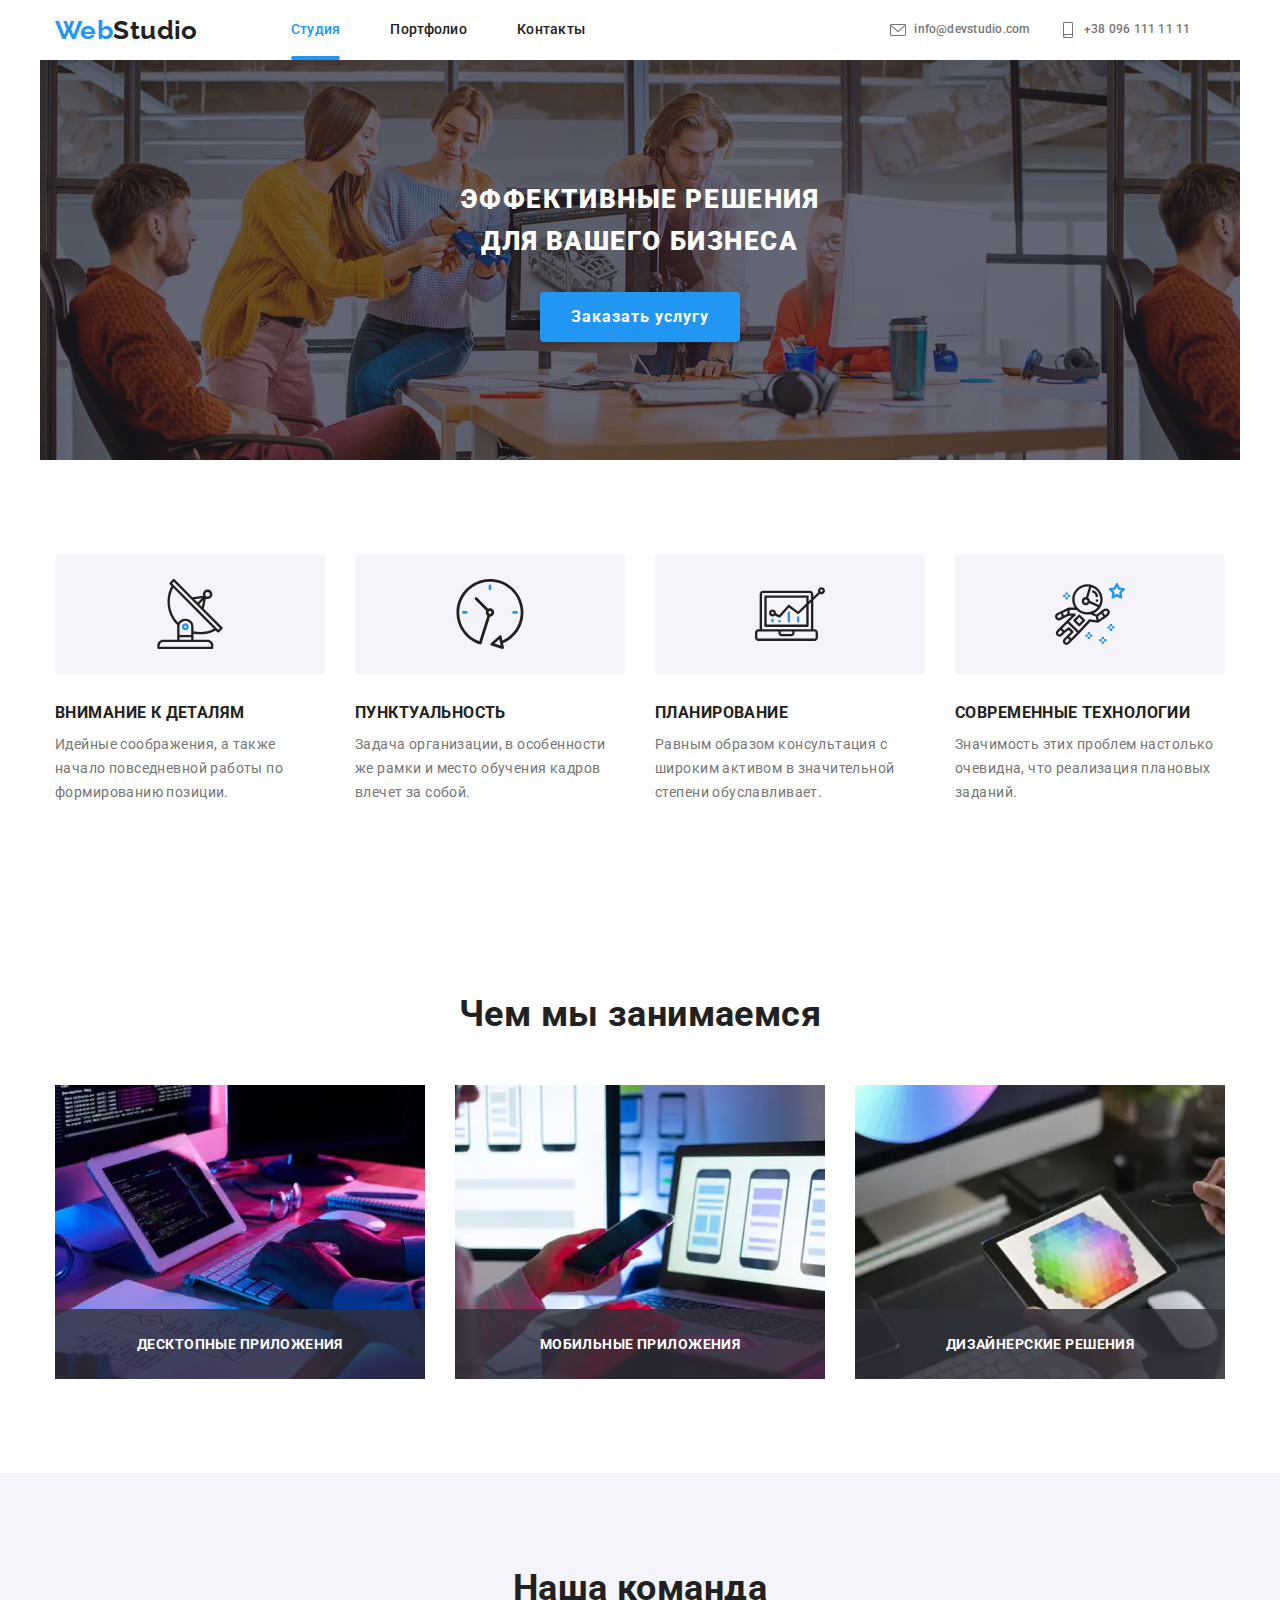
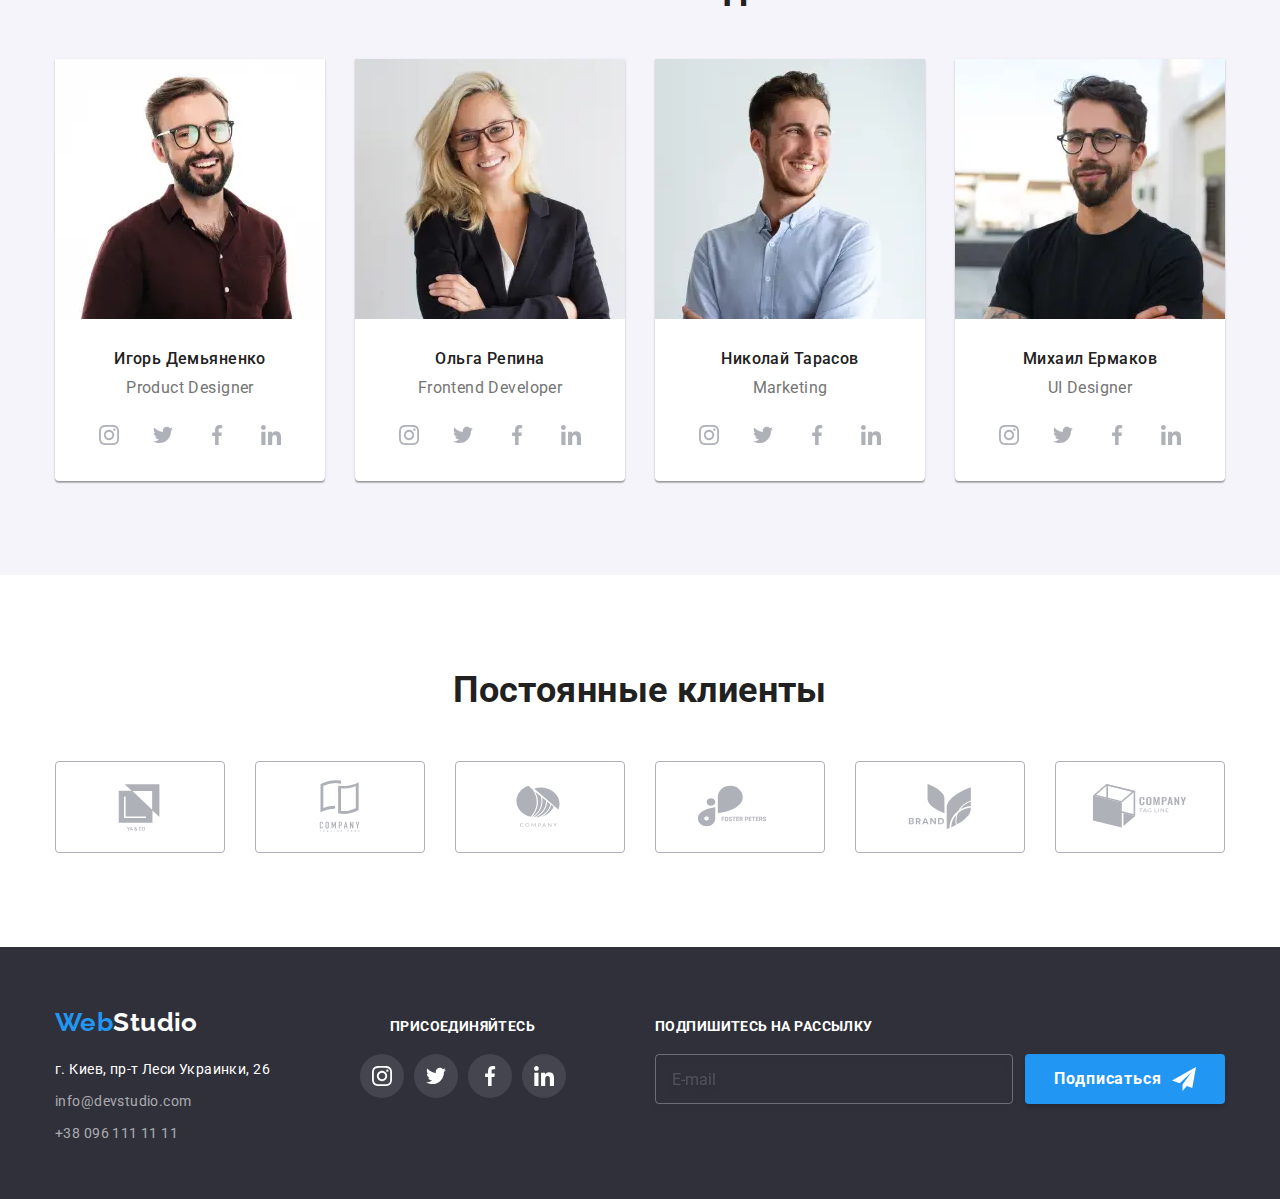
==== index.html @ 32bf3b50 "исправление ошибок в разметке." ====
<!doctype html>
<html lang="ru">
<head>
    <meta charset="utf-8">
    <meta name="viewport" content="width=device-width, initial-scale=1.0" />
    <link 
    href="https://fonts.googleapis.com/css2?family=Raleway:wght@700&family=Roboto:wght@400;500;700;900&display=swap"
    rel="stylesheet">
    <link rel="stylesheet" href="./css/modern-normalize.css">
    <link rel="stylesheet" href="./css/main.min.css" />
    <title>Studio Main</title>
</head>
<body>
<!-- Page header -->
<header class="page-header">
    <div class="section__container header-container">
        <nav class="nav-group">
            <a href="#" class="header-logo">
                <span class="header-logo-colorized">Web</span>Studio
            </a>
            <ul class="site-nav">
                <li class="site-nav__item"> 
                    <a href="#" class="site-nav__link site-nav__link--current">Студия</a>
                </li>
                <li class="site-nav__item"> 
                    <a href="./portfolio.html" class="site-nav__link">Портфолио</a>
                </li>
                <li class="site-nav__item"> 
                    <a href="#" class="site-nav__link">Контакты</a>
                </li>
            </ul>
        </nav>
        <ul class="contact">
            <li class="contact__item"> 
               <a href="mailto:info@devstudio.com" class="contact__link">
                <svg class="contact__icon contact__icon--envelope">
                    <use href="./images/sprite.svg#envelope"></use>
                </svg>
                info@devstudio.com
                </a>
            </li>
            <li class="contact__item"> 
                <a href="tel:+380961111111" class="contact__link">
                    <svg class="contact__icon contact__icon--phone">
                        <use href="./images/sprite.svg#smartphone"></use>
                    </svg>
                    +38 096 111 11 11
                </a> 
            </li>
        </ul>
        <button type="button" class="menu-btn" data-menu-open>
            <svg class="menu-btn__icon" width="40" height="40">
                <use href="./images/sprite.svg#menu-icon"></use>
            </svg>
        </button>
    </div>
    <div class="mob-menu" data-menu>
        <div class="section__container mob-menu__container" >
            <button class="mob-menu__close-btn" type="button" data-menu-close>
                <svg class="mob-menu__close-icon" width="40" height="40">
                    <use href="./images/sprite.svg#close-mob-menu"></use>
                </svg>
            </button>
            <ul class="mob-menu__nav">
                <li class="mob-menu__nav__item">
                    <a href="#" class="mob-menu__nav__link mob-menu__nav__link--current">Студия</a>
                </li>
                <li class="mob-menu__nav__item">
                    <a href="./portfolio.html" class="mob-menu__nav__link">Портфолио</a>
                </li>
                <li class="mob-menu__nav__item">
                    <a href="#" class="mob-menu__nav__link">Контакты</a>
                </li>
            </ul>
            <div class="mob-menu__tel">
                <a href="tel:+380961111111" class="mob-menu__tel__link">
                    +38 096 111 11 11
                </a>
            </div>
            <div class="mob-menu__mail">
                <a href="mailto:info@devstudio.com" class="mob-menu__mail__link">
                    info@devstudio.com
                </a>
            </div>
            <ul class="mob-menu__socials">
                <li class="mob-menu__socials__item">
                    <a class="mob-menu__socials__link" href="#">Instagram</a>
                </li>
                <li class="mob-menu__socials__item">
                    <a class="mob-menu__socials__link" href="#">Twitter</a>
                </li>
                <li class="mob-menu__socials__item">
                    <a class="mob-menu__socials__link" href="#">Facebook</a>
                </li>
                <li class="mob-menu__socials__item">
                    <a class="mob-menu__socials__link" href="#">LinkedIn</a>
                </li>
            </ul>
        </div>
    </div>
</header>

<main>
<!-- Hero -->
<section class="section__container hero">
    <h1 class="hero__title">Эффективные решения для вашего бизнеса</h1>
    <button type="button" class="button-primary button-primary--hero" data-modal-open>Заказать услугу</button>
</section>

<!-- Our advantages -->
<section class="section">
    <div class="section__container">
        <h2 class="section__title section__title--hide">Наши преимущества</h2>
        <ul class="advantage">
            <li class="advantage__item">
                <div class="icon-wrapper">                
                  <svg class="advantage__icon" width="70" height="70">
                    <use href="./images/sprite.svg#antenna"></use>
                  </svg>
                </div>
                <h3 class="advantage__title">Внимание к деталям</h3>
                <p class="advantage__text">Идейные соображения, а также начало повседневной работы по формированию позиции.</p>
            </li>
            <li class="advantage__item">
                <div class="icon-wrapper">
                  <svg class="advantage__icon" width="70" height="70">
                    <use href="./images/sprite.svg#clock"></use>
                  </svg>
                </div>
                <h3 class="advantage__title">Пунктуальность</h3>
                <p class="advantage__text">Задача организации, в особенности же рамки и место обучения кадров влечет за собой.</p>
            </li>
            <li class="advantage__item">
                <div class="icon-wrapper">
                  <svg class="advantage__icon" width="70" height="70">
                    <use href="./images/sprite.svg#diagram"></use>
                  </svg>
                </div>
                <h3 class="advantage__title">Планирование</h3>
                <p class="advantage__text">Равным образом консультация с широким активом в значительной степени обуславливает.</p>
            </li>
            <li class="advantage__item">
                <div class="icon-wrapper">
                  <svg class="advantage__icon" width="70" height="70">
                    <use href="./images/sprite.svg#astronaut"></use>
                  </svg>
                </div>
                <h3 class="advantage__title">Современные технологии</h3>
                <p class="advantage__text">Значимость этих проблем настолько очевидна, что реализация плановых заданий.</p>
            </li>
        </ul>
    </div>
</section>

<!-- Features -->
<section class="section section--none-top">
    <div class="section__container">
        <h2 class="section__title">Чем мы занимаемся</h2>
        <ul class="feature">
            <li class="feature__item">
                <picture>
                    <source srcset="
                        ./images/desk/feature1.webp 1x, 
                        ./images/desk/feature1@2x.webp 2x" type="image/webp"/>
                    <source srcset="
                        ./images/desk/feature1.jpg 1x, 
                        ./images/desk/feature1@2x.jpg 2x" type="image/jpg"/>
                    <img class="member__image" src="./images/mob/feature1.jpg" alt="Процесс расработки проекта">
                </picture>
                <div class="feature-wrapper">
                    <p class="feature__text">Десктопные приложения</p>
                </div>
            </li>
            <li class="feature__item">
                <picture>
                    <source srcset="
                        ./images/desk/feature2.webp 1x, 
                        ./images/desk/feature2@2x.webp 2x" type="image/webp"/>
                    <source srcset="
                        ./images/desk/feature2.jpg 1x, 
                        ./images/desk/feature2@2x.jpg 2x" type="image/jpg"/>
                    <img class="member__image" src="./images/mob/feature2.jpg" alt="Адаптация для мобильных устройств">
                </picture>
                <div class="feature-wrapper">
                    <p class="feature__text">Мобильные приложения</p>
                </div>
            </li>
            <li class="feature__item">
                <picture>
                    <source srcset="
                        ./images/desk/feature3.webp 1x, 
                        ./images/desk/feature3@2x.webp 2x" type="image/webp"/>
                    <source srcset="
                        ./images/desk/feature3.jpg 1x, 
                        ./images/desk/feature3@2x.jpg 2x" type="image/jpg"/>
                    <img class="member__image" src="./images/mob/feature3.jpg" alt="Разработка дизайна">
                </picture>
                <div class="feature-wrapper">
                    <p class="feature__text">Дизайнерские решения</p>
                </div>
            </li>
        </ul>
    </div>
</section>

<!-- Our team -->
<section class="section section--dimm">
    <div class="section__container">
        <h2 class="section__title">Наша команда</h2>
        <ul class="member">
            <li class="member__item">
                <picture>
                    <source media="(min-width:1200px)" srcset="
                        ./images/desk/member1.webp 1x, 
                        ./images/desk/member1@2x.webp 2x" type="image/webp"/>
                    <source media="(min-width:1200px)" srcset="
                        ./images/desk/member1.jpg 1x, 
                        ./images/desk/member1@2x.jpg 2x" type="image/jpg"/>
                    <source media="(min-width:768px)" srcset="
                        ./images/tab/member1.webp 1x, 
                        ./images/tab/member1@2x.webp 2x" type="image/webp"/>
                    <source media="(min-width:768px)" srcset="
                        ./images/tab/member1.jpg 1x, 
                        ./images/tab/member1@2x.jpg 2x" type="image/jpg"/>
                    <source media="(max-width:767px)" srcset="
                        ./images/mob/member1.webp 1x, 
                        ./images/mob/member1@2x.webp 2x" type="image/webp"/>
                    <source media="(max-width:767px)" srcset="
                        ./images/mob/member1.jpg 1x, 
                        ./images/mob/member1@2x.jpg 2x" type="image/jpg"/>
                    <img class="member__image" src="./images/mob/member1.jpg" alt="фото Игоря Демьяненко">
                </picture>
                <div class="member-wrapper">
                  <h3 class="member__name">Игорь Демьяненко</h3>
                  <p class="member__position">Product Designer</p>
                  <ul class="socials">
                      <li class="socials__item">
                        <a href="" class="socials__link">
                            <svg class="socials__icon socials__icon--grey">
                                <use href="./images/sprite.svg#instagram"></use>
                            </svg>
                        </a>
                          </li>
                      <li class="socials__item">
                        <a href="" class="socials__link">
                            <svg class="socials__icon socials__icon--grey">
                                <use href="./images/sprite.svg#twitter"></use>
                            </svg>
                        </a>
                          </li>
                      <li class="socials__item">
                        <a href="" class="socials__link">
                            <svg class="socials__icon socials__icon--grey">
                                <use href="./images/sprite.svg#facebook"></use>
                            </svg>
                        </a>
                          </li>
                      <li class="socials__item">
                         <a href="" class="socials__link">
                            <svg class="socials__icon socials__icon--grey">
                                <use href="./images/sprite.svg#linkedin"></use>
                            </svg>
                        </a>
                          </li>
                  </ul>
                </div>
            </li>
            <li class="member__item">
                <picture>
                    <source media="(min-width:1200px)" srcset="
                        ./images/desk/member2.webp 1x, 
                        ./images/desk/member2@2x.webp 2x" type="image/webp"/>
                    <source media="(min-width:1200px)" srcset="
                        ./images/desk/member2.jpg 1x, 
                        ./images/desk/member2@2x.jpg 2x" type="image/jpg"/>
                    <source media="(min-width:768px)" srcset="
                        ./images/tab/member2.webp 1x, 
                        ./images/tab/member2@2x.webp 2x" type="image/webp"/>
                    <source media="(min-width:768px)" srcset="
                        ./images/tab/member2.jpg 1x, 
                        ./images/tab/member2@2x.jpg 2x" type="image/jpg"/>
                    <source media="(max-width:767px)" srcset="
                        ./images/mob/member2.webp 1x, 
                        ./images/mob/member2@2x.webp 2x" type="image/webp"/>
                    <source media="(max-width:767px)" srcset="
                        ./images/mob/member2.jpg 1x, 
                        ./images/mob/member2@2x.jpg 2x" type="image/jpg"/>
                    <img class="member__image" src="./images/mob/member2.jpg" alt="фото Игоря Демьяненко">
                </picture>
                <div class="member-wrapper">
                  <h3 class="member__name">Ольга Репина</h3>
                  <p class="member__position">Frontend Developer</p>
                  <ul class="socials">
                      <li class="socials__item">
                          <a href="" class="socials__link">
                              <svg class="socials__icon socials__icon--grey">
                                  <use href="./images/sprite.svg#instagram"></use>
                              </svg>
                          </a>
                      </li>
                      <li class="socials__item">
                          <a href="" class="socials__link">
                              <svg class="socials__icon socials__icon--grey">
                                  <use href="./images/sprite.svg#twitter"></use>
                              </svg>
                          </a>
                      </li>
                      <li class="socials__item">
                          <a href="" class="socials__link">
                              <svg class="socials__icon socials__icon--grey">
                                  <use href="./images/sprite.svg#facebook"></use>
                              </svg>
                          </a>
                      </li>
                      <li class="socials__item">
                          <a href="" class="socials__link">
                              <svg class="socials__icon socials__icon--grey">
                                  <use href="./images/sprite.svg#linkedin"></use>
                              </svg>
                          </a>
                      </li>
                  </ul>
                </div>
            </li>
            <li class="member__item">
                <picture>
                    <source media="(min-width:1200px)" srcset="
                        ./images/desk/member3.webp 1x, 
                        ./images/desk/member3@2x.webp 2x" type="image/webp"/>
                    <source media="(min-width:1200px)" srcset="
                        ./images/desk/member3.jpg 1x, 
                        ./images/desk/member3@2x.jpg 2x" type="image/jpg"/>
                    <source media="(min-width:768px)" srcset="
                        ./images/tab/member3.webp 1x, 
                        ./images/tab/member3@2x.webp 2x" type="image/webp"/>
                    <source media="(min-width:768px)" srcset="
                        ./images/tab/member3.jpg 1x, 
                        ./images/tab/member3@2x.jpg 2x" type="image/jpg"/>
                    <source media="(max-width:767px)" srcset="
                        ./images/mob/member3.webp 1x, 
                        ./images/mob/member3@2x.webp 2x" type="image/webp"/>
                    <source media="(max-width:767px)" srcset="
                        ./images/mob/member3.jpg 1x, 
                        ./images/mob/member3@2x.jpg 2x" type="image/jpg"/>
                    <img class="member__image" src="./images/mob/member3.jpg" alt="фото Игоря Демьяненко">
                </picture>
                <div class="member-wrapper">
                  <h3 class="member__name">Николай Тарасов</h3>
                  <p class="member__position">Marketing</p>
                  <ul class="socials">
                      <li class="socials__item">
                          <a href="" class="socials__link">
                              <svg class="socials__icon socials__icon--grey">
                                  <use href="./images/sprite.svg#instagram"></use>
                              </svg>
                          </a>
                      </li>
                      <li class="socials__item">
                          <a href="" class="socials__link">
                              <svg class="socials__icon socials__icon--grey">
                                  <use href="./images/sprite.svg#twitter"></use>
                              </svg>
                          </a>
                      </li>
                      <li class="socials__item">
                          <a href="" class="socials__link">
                              <svg class="socials__icon socials__icon--grey">
                                  <use href="./images/sprite.svg#facebook"></use>
                              </svg>
                          </a>
                      </li>
                      <li class="socials__item">
                          <a href="" class="socials__link">
                              <svg class="socials__icon socials__icon--grey">
                                  <use href="./images/sprite.svg#linkedin"></use>
                              </svg>
                          </a>
                      </li>
                  </ul>
                </div>
            </li>
            <li class="member__item">
                <picture>
                    <source media="(min-width:1200px)" srcset="
                        ./images/desk/member4.webp 1x, 
                        ./images/desk/member4@2x.webp 2x" type="image/webp"/>
                    <source media="(min-width:1200px)" srcset="
                        ./images/desk/member4.jpg 1x, 
                        ./images/desk/member4@2x.jpg 2x" type="image/jpg"/>
                    <source media="(min-width:768px)" srcset="
                        ./images/tab/member4.webp 1x, 
                        ./images/tab/member4@2x.webp 2x" type="image/webp"/>
                    <source media="(min-width:768px)" srcset="
                        ./images/tab/member4.jpg 1x, 
                        ./images/tab/member4@2x.jpg 2x" type="image/jpg"/>
                    <source media="(max-width:767px)" srcset="
                        ./images/mob/member4.webp 1x, 
                        ./images/mob/member4@2x.webp 2x" type="image/webp"/>
                    <source media="(max-width:767px)" srcset="
                        ./images/mob/member4.jpg 1x, 
                        ./images/mob/member4@2x.jpg 2x" type="image/jpg"/>
                    <img class="member__image" src="./images/mob/member4.jpg" alt="фото Игоря Демьяненко">
                </picture>
                <div class="member-wrapper">
                  <h3 class="member__name">Михаил Ермаков</h3>
                  <p class="member__position">UI Designer</p>
                  <ul class="socials">
                      <li class="socials__item">
                          <a href="" class="socials__link">
                              <svg class="socials__icon socials__icon--grey">
                                  <use href="./images/sprite.svg#instagram"></use>
                              </svg>
                          </a>
                      </li>
                      <li class="socials__item">
                          <a href="" class="socials__link">
                              <svg class="socials__icon socials__icon--grey">
                                  <use href="./images/sprite.svg#twitter"></use>
                              </svg>
                          </a>
                      </li>
                      <li class="socials__item">
                          <a href="" class="socials__link">
                              <svg class="socials__icon socials__icon--grey">
                                  <use href="./images/sprite.svg#facebook"></use>
                              </svg>
                          </a>
                      </li>
                      <li class="socials__item">
                          <a href="" class="socials__link">
                              <svg class="socials__icon socials__icon--grey">
                                  <use href="./images/sprite.svg#linkedin"></use>
                              </svg>
                          </a>
                      </li>
                  </ul>
                </div>
            </li>
        </ul>
    </div>
</section>

<!-- Our Clients -->
<section class="section">
    <div class="section__container">
        <h2 class="section__title">Постоянные клиенты</h2>
        <ul class="client">
            <li class="client__item">
                <a href="" class="client__link">
                    <svg class="client__icon" width="106" height="60">
                        <use  href="./images/clients-sprite.svg#logo1"></use>
                    </svg>
                </a>
            </li>
            <li class="client__item">
                <a href="" class="client__link">
                    <svg class="client__icon" width="106" height="60">
                        <use href="./images/clients-sprite.svg#logo2"></use>
                    </svg>
                </a>
            </li>
            <li class="client__item">
                <a href="" class="client__link">
                    <svg class="client__icon" width="106" height="60">
                        <use href="./images/clients-sprite.svg#logo3"></use>
                    </svg>
                </a>
            </li>
            <li class="client__item">
                <a href="" class="client__link">
                    <svg class="client__icon" width="106" height="60">
                        <use href="./images/clients-sprite.svg#logo4"></use>
                    </svg>
                </a>
            </li>
            <li class="client__item">
                <a href="" class="client__link">
                    <svg class="client__icon" width="106" height="60">
                        <use href="./images/clients-sprite.svg#logo5"></use>
                    </svg>
                </a>
            </li>
            <li class="client__item">
                <a href="" class="client__link">
                    <svg class="client__icon" width="106" height="60">
                        <use href="./images/clients-sprite.svg#logo6"></use>
                    </svg>
                </a>
            </li>
        </ul>
    </div>
</section>
</main>

<!-- Footer -->
<footer class="page-footer">
    <div class="section__container footer-container">      
        <div class="ftr-address-wrapper">
            <a href="#" class="footer-logo">
                <span class="footer-logo-colorized">Web</span>Studio
            </a>
            <address class="footer-address">
                <p class="location">г. Киев, пр-т Леси Украинки, 26</p>
                <ul class="ftr-contact">
                    <li class="ftr-contact__item"> 
                        <a href="mailto:info@devstudio.com" class="ftr-contact__link">info@devstudio.com
                        </a> 
                    </li>
                    <li class="ftr-contact__item"> 
                        <a href="tel:+380961111111" class="ftr-contact__link">+38 096 111 11 11
                        </a> 
                    </li>
                </ul>
            </address>
        </div>
        <div class="ftr-socials-wrapper">
            <p class="appeal">присоединяйтесь</p>
            <ul class="socials">
                <li class="socials__item">
                    <a href="" class="socials__link">
                      <svg class="socials__icon">
                        <use href="./images/sprite.svg#instagram"></use>
                      </svg>
                    </a>                    
                </li>
                <li class="socials__item">
                    <a href="" class="socials__link">
                      <svg class="socials__icon">
                        <use href="./images/sprite.svg#twitter"></use>
                      </svg>
                    </a>                    
                </li>
                <li class="socials__item">
                    <a href="" class="socials__link">
                      <svg class="socials__icon">
                        <use href="./images/sprite.svg#facebook"></use>
                      </svg>
                    </a>                    
                </li>
                <li class="socials__item">
                    <a href="" class="socials__link">
                      <svg class="socials__icon">
                        <use href="./images/sprite.svg#linkedin"></use>
                      </svg>
                    </a>                    
                </li>
            </ul>
        </div>       
        <form name="subscription" class="subscription">
            <label for="user_mail" class="subscription__title">Подпишитесь на рассылку</label>
            <div class="signup">
                <input type="email" name="mail" id="user_mail" class="signup__mail" placeholder="E-mail">
                    <button type="submit" class="button-primary button-primary--footer">
                        Подписаться
                        <svg class="signup__icon">
                            <use href="./images/sprite.svg#send"></use>
                        </svg>
                    </button>
            </div>           
        </form>
    </div>
</footer>

<!-- Modal Window -->
<div class="backdrop backdrop--is-hidden" data-modal>
    <div class="window">
        <h3 class="window__title">Оставьте свои данные, мы вам перезвоним</h3>
        <button class="window__close-button" data-modal-close></button>
        <form class="form" name="order__form">
            <div class="form__field">
                <label class="form__field__lable" for="client-name">Имя</label>
                <div class="input-wrapper">
                    <input
                    class="form__field__input" 
                    type="text"
                    name="client-name"
                    id="client-name">
                    <svg class="form__field__icon">
                        <use href="./images/sprite.svg#person"></use>
                    </svg>
                </div>
            </div>
            <div class="form__field">
                <label class="form__field__lable" for="phone-number">Телефон</label>
                <div class="input-wrapper">
                    <input
                    class="form__field__input" 
                    type="tel" 
                    name="phone-number"
                    id="phone-number">
                    <svg class="form__field__icon">
                        <use href="./images/sprite.svg#phone"></use>
                    </svg>
                </div>
            </div>
            <div class="form__field">
                <label class="form__field__lable" for="mail">Почта</label>
                <div class="input-wrapper">
                    <input
                    class="form__field__input" 
                    type="email" 
                    name="mail"
                    id="mail">
                    <svg class="form__field__icon">
                        <use href="./images/sprite.svg#email"></use>
                    </svg>
                </div>
            </div> 
            <div class="form__comment">
                <label class="form__comment__lable" for="comment">Комментарий</label>
                <textarea class="form__comment__textarea" name="comment" rows="5" id="comment" placeholder="Введите текст"></textarea>
            </div>
            <div class="form__checkbox">
                <label class="form__checkbox__lable">
                    <input class="form__checkbox__standart" type="checkbox" name="agreement" value="agree"/>
                    <span class="form__checkbox__custom"></span><span class="">Соглашаюсь с рассылкой и принимаю</span>
                </label>
                <a class="form__checkbox__contract-link" href=""> Условия договора</a>
            </div>
            <button class="button-primary button-primary--modal-wind" type="submit">Отправить</button>
        </form>
    </div>
</div>
<script src="./js/modal.js"></script> 
<script src="./js/mobile-menu.js"></script>
</body>
</html>
---- css/main.min.css ----
.mob-menu__nav__link,.mob-menu__tel__link,.mob-menu__mail__link,.mob-menu__socials__link,.ftr-contact__link,.socials__link,.client__link,.form__checkbox__contract-link,.portfolio__link{text-decoration:none}.ftr-contact,.advantage,.member,.socials,.client,.filter,.portfolio{padding:0;margin:0;list-style:none}.location,.appeal,.advantage__text,.member__position,.portfolio__filter,.overlay__text{margin:0;padding:0}.header-logo,.footer-logo{font-family:Raleway;font-size:26px;line-height:1.19;font-weight:700;text-decoration:none}.button-primary--footer,.button-primary--hero,.button-primary{display:-webkit-box;display:-ms-flexbox;display:flex;-webkit-box-align:center;-ms-flex-align:center;align-items:center;-webkit-box-pack:center;-ms-flex-pack:center;justify-content:center;width:200px;height:50px;border-radius:4px;border:none;font-weight:700;font-size:16px;line-height:1.88;letter-spacing:0.06em;color:#fff;-webkit-box-shadow:0px 4px 4px rgba(0,0,0,0.15);box-shadow:0px 4px 4px rgba(0,0,0,0.15);background-color:#2196f3;cursor:pointer}*,*::before,*::after{-webkit-box-sizing:border-box;box-sizing:border-box}body{background-color:#fff;color:#757575;font-family:Roboto,sans-serif;letter-spacing:0.03em;font-size:14px;line-height:1.71}.section__container{padding:0 15px;margin:0 auto;overflow-x:hidden}@media screen and (min-width: 480px){.section__container{width:480px;padding:60px 15px}}@media screen and (min-width: 768px){.section__container{width:768px}}@media screen and (min-width: 1200px){.section__container{width:1200px;padding:94px 15px}}.section__title{margin-top:0;font-weight:bold;line-height:1.17;text-align:center;color:#212121}@media screen and (min-width: 480px){.section__title{margin-bottom:30px;font-size:28px}}@media screen and (min-width: 1200px){.section__title{margin-bottom:50px;font-size:36px}}.mob-menu{z-index:2;position:absolute;top:0;left:0;opacity:0;visibility:hidden;pointer-events:none;width:100%;height:100vh;overflow:auto}.mob-menu.is-open{opacity:1;visibility:visible;pointer-events:auto;background-color:#fff}.mob-menu__container{position:relative;padding-top:48px;padding-bottom:48px;padding-left:40px}.mob-menu__close-btn{position:absolute;top:10px;right:15px;display:-webkit-box;display:-ms-flexbox;display:flex;-webkit-box-align:center;-ms-flex-align:center;align-items:center;-webkit-box-pack:center;-ms-flex-pack:center;justify-content:center;padding:0;border:0;-webkit-box-sizing:border-box;box-sizing:border-box;background-color:transparent;line-height:0}.mob-menu__close-icon{display:block;fill:#212121}.mob-menu__close-btn:active .mob-menu__close-icon{fill:#2196f3}.mob-menu__nav{padding:0;margin:0 0 302px 0;list-style:none}.mob-menu__nav__item{margin-bottom:32px}.mob-menu__nav__link{font-weight:500;letter-spacing:0.02em;font-size:40px;line-height:1.18;color:#212121}.mob-menu__nav__link--current{color:#2196f3}.mob-menu__tel{margin-bottom:32px}.mob-menu__tel__link{font-weight:500;font-size:34px;line-height:1.18;letter-spacing:0.02em;color:#2196f3}.mob-menu__mail{margin-bottom:64px}.mob-menu__mail__link{font-weight:500;font-size:24px;line-height:1.18;letter-spacing:0.02em;color:#757575}.mob-menu__socials{display:-webkit-box;display:-ms-flexbox;display:flex;padding:0;margin:0;list-style:none}.mob-menu__socials__item:not(:last-child){padding-right:10px}.mob-menu__socials__item+.mob-menu__socials__item{padding-left:10px;border-left:1px solid rgba(33,33,33,0.2)}.mob-menu__socials__link{font-weight:500;font-size:18px;line-height:1.22;letter-spacing:0.02em;color:#2196f3}.site-nav{display:none}.contact{display:none}.header-container{display:-webkit-box;display:-ms-flexbox;display:flex;-webkit-box-pack:justify;-ms-flex-pack:justify;justify-content:space-between;-webkit-box-align:center;-ms-flex-align:center;align-items:center;height:60px;padding:0 15px}.header-logo{font-size:24px;color:#212121}.header-logo-colorized{color:#2196f3}.menu-btn{display:-webkit-box;display:-ms-flexbox;display:flex;-webkit-box-align:center;-ms-flex-align:center;align-items:center;-webkit-box-pack:center;-ms-flex-pack:center;justify-content:center;padding:0;border:0;-webkit-box-sizing:border-box;box-sizing:border-box;background-color:transparent;line-height:0}.menu-btn__icon{display:block;fill:#212121}.menu-btn:active .menu-btn__icon{fill:#2196f3}@media screen and (min-width: 768px){.menu-btn{display:none}.nav-group{display:-webkit-box;display:-ms-flexbox;display:flex;-webkit-box-align:center;-ms-flex-align:center;align-items:center;height:60px}.site-nav{display:-webkit-box;display:-ms-flexbox;display:flex;list-style:none;height:60px;margin:0 0 0 88px;padding:0}.site-nav__item{position:relative}.site-nav__item+.site-nav__item{margin-left:50px}.site-nav__link{display:block;padding:22px 0;color:#212121;font-weight:500;font-size:14px;line-height:1.14;letter-spacing:0.02em;text-decoration:none;-webkit-transition:color 250ms cubic-bezier(0.4, 0, 0.2, 1);transition:color 250ms cubic-bezier(0.4, 0, 0.2, 1)}.site-nav__link--current{color:#2196f3}.site-nav__link--current::after{content:'';position:absolute;bottom:0;left:0;width:100%;height:4px;border-radius:2px;background-color:#2196f3}.contact{display:-webkit-box;display:-ms-flexbox;display:flex;-webkit-box-orient:vertical;-webkit-box-direction:normal;-ms-flex-direction:column;flex-direction:column;margin:0;padding:0;list-style:none}.contact__item:first-child{margin-bottom:10px}.contact__link{text-decoration:none;display:-webkit-box;display:-ms-flexbox;display:flex;color:#757575;font-weight:500;font-size:12px;line-height:1.17;letter-spacing:0.02em;-webkit-transition:color 250ms cubic-bezier(0.4, 0, 0.2, 1);transition:color 250ms cubic-bezier(0.4, 0, 0.2, 1)}.contact__icon{width:16px;height:16px;margin-right:8px;fill:currentColor}}@media screen and (min-width: 1200px){.header-container{-webkit-box-pack:start;-ms-flex-pack:start;justify-content:start}.header-logo{font-size:26px}.site-nav{margin-left:93px}.site-nav__link:hover,.site-nav__link:focus{color:#2196f3}.contact{-webkit-box-orient:horizontal;-webkit-box-direction:normal;-ms-flex-direction:row;flex-direction:row;margin-left:305px}.contact__link:hover,.contact__link:focus{color:#2196f3}.contact__item:first-child{margin-bottom:0px}.contact__item:last-child{margin-left:30px}}.page-footer{background-color:#2f303a}.ftr-address-wrapper{display:block;text-align:center;margin-bottom:60px}.footer-logo{display:block;margin-bottom:20px;font-size:24px;color:#fff}.footer-logo-colorized{color:#2196f3}.location{margin-bottom:8px;font-style:normal;line-height:1.71;color:#fff}.ftr-contact__item:first-child{margin-bottom:8px}.ftr-contact__link{font-style:normal;line-height:1.71;color:rgba(255,255,255,0.6)}.ftr-contact__link:active{color:#fff}.ftr-socials-wrapper{display:block;text-align:center;margin-bottom:60px}.appeal{margin-bottom:20px;line-height:1.17;font-weight:700;text-transform:uppercase;color:#fff}.subscription{display:-webkit-box;display:-ms-flexbox;display:flex;-webkit-box-orient:vertical;-webkit-box-direction:normal;-ms-flex-direction:column;flex-direction:column;text-align:center}.subscription__title{margin-bottom:20px;line-height:1.17;font-weight:700;text-transform:uppercase;color:#fff}.signup{display:block;text-align:center}.signup__mail{width:450px;height:50px;padding-left:16px;margin-bottom:20px;font-size:16px;line-height:1.25;color:rgba(255,255,255,0.6);background-color:transparent;border:1px solid rgba(255,255,255,0.3);-webkit-box-sizing:border-box;box-sizing:border-box;-webkit-filter:drop-shadow(0px 4px 4px rgba(0,0,0,0.15));filter:drop-shadow(0px 4px 4px rgba(0,0,0,0.15));border-radius:4px}.signup__icon{display:inline-block;width:24px;height:24px;margin-left:10px;background-color:transparent}.button-primary--footer{margin:0 auto}@media screen and (min-width: 768px){.footer-container{display:-webkit-box;display:-ms-flexbox;display:flex;-ms-flex-wrap:wrap;flex-wrap:wrap;-ms-flex-pack:distribute;justify-content:space-around}}@media screen and (min-width: 1200px){.footer-container{display:-webkit-box;display:-ms-flexbox;display:flex;-webkit-box-align:baseline;-ms-flex-align:baseline;align-items:baseline;-webkit-box-pack:justify;-ms-flex-pack:justify;justify-content:space-between;height:252px;padding:60px 15px}.footer-logo{font-size:26px}.ftr-address-wrapper{text-align:left}.subscription{display:-webkit-box;display:-ms-flexbox;display:flex;-webkit-box-orient:vertical;-webkit-box-direction:normal;-ms-flex-direction:column;flex-direction:column;text-align:left}.button-primary--footer{margin-left:12px}.signup{display:-webkit-box;display:-ms-flexbox;display:flex}.signup__mail{width:358px;margin-bottom:0}}.hero{max-width:480px;margin:0 auto;padding-top:118px;padding-bottom:118px;background-color:#c4c4c4;background-size:contain;background-image:-webkit-gradient(linear, left top, left bottom, from(rgba(47,48,58,0.4)), to(rgba(47,48,58,0.4))),url(../../../images/mob/Hero.jpg);background-image:linear-gradient(rgba(47,48,58,0.4), rgba(47,48,58,0.4)),url(../../../images/mob/Hero.jpg)}@media screen and (min-device-pixel-ratio: 2), screen and (-webkit-min-device-pixel-ratio: 2), screen and (min-resolution: 192dpi), screen and (min-resolution: 2dppx){.hero{background-image:url(../../../images/mob/Hero@2x.jpg)}}.hero__title{margin:0 auto 30px;max-width:360px;font-weight:900;font-size:26px;line-height:1.62;text-align:center;letter-spacing:0.06em;text-transform:uppercase;color:#fff}@media screen and (min-width: 768px){.hero{max-width:768px;background-image:-webkit-gradient(linear, left top, left bottom, from(rgba(47,48,58,0.4)), to(rgba(47,48,58,0.4))),url(../../../images/tab/Hero.jpg);background-image:linear-gradient(rgba(47,48,58,0.4), rgba(47,48,58,0.4)),url(../../../images/tab/Hero.jpg)}}@media screen and (min-width: 768px) and (min-device-pixel-ratio: 2), screen and (min-width: 768px) and (-webkit-min-device-pixel-ratio: 2), screen and (min-width: 768px) and (min-resolution: 192dpi), screen and (min-width: 768px) and (min-resolution: 2dppx){.hero{background-image:url(../../../images/tab/Hero@2x.jpg)}}@media screen and (min-width: 1200px){.hero{max-width:1200px;background-image:-webkit-gradient(linear, left top, left bottom, from(rgba(47,48,58,0.4)), to(rgba(47,48,58,0.4))),url(../../../images/desk/Hero.jpg);background-image:linear-gradient(rgba(47,48,58,0.4), rgba(47,48,58,0.4)),url(../../../images/desk/Hero.jpg)}}@media screen and (min-width: 1200px) and (min-device-pixel-ratio: 2), screen and (min-width: 1200px) and (-webkit-min-device-pixel-ratio: 2), screen and (min-width: 1200px) and (min-resolution: 192dpi), screen and (min-width: 1200px) and (min-resolution: 2dppx){.hero{background-image:url(../../../images/desk/Hero@2x.jpg)}}.button-primary--hero{margin:0 auto;-webkit-transition:background-color 250ms cubic-bezier(0.4, 0, 0.2, 1);transition:background-color 250ms cubic-bezier(0.4, 0, 0.2, 1)}.button-primary--hero:hover,.button-primary--hero:focus{background-color:#188ce8}.advantage__title{margin-top:0;margin-bottom:10px;text-align:center;font-weight:bold;line-height:1.14;text-transform:uppercase;color:#212121}.advantage__item{margin-bottom:30px}.advantage__item:last-child{margin-bottom:0%}.icon-wrapper{display:-webkit-box;display:-ms-flexbox;display:flex;-webkit-box-align:center;-ms-flex-align:center;align-items:center;-webkit-box-pack:center;-ms-flex-pack:center;justify-content:center;margin-bottom:30px;max-width:450px;height:120px;border-radius:4px;background-color:#f5f4fa}.section__title--hide{display:none}@media screen and (min-width: 768px){.advantage{display:-webkit-box;display:-ms-flexbox;display:flex;-ms-flex-wrap:wrap;flex-wrap:wrap}.advantage__item{max-width:354px}.advantage__item:nth-child(2n){margin-left:30px}.advantage__item:nth-last-child(-n+2){margin-bottom:0}.advantage__title{text-align:left}}@media screen and (min-width: 1200px){.advantage{-ms-flex-wrap:nowrap;flex-wrap:nowrap}.advantage__item{max-width:270px;margin-bottom:0}.advantage__item+.advantage__item{margin-left:30px}}.section--none-top{display:none}@media screen and (min-width: 1200px){.section--none-top{display:block;padding-top:0}.feature{display:-webkit-box;display:-ms-flexbox;display:flex;list-style:none;margin:0;padding:0%;-webkit-box-pack:center;-ms-flex-pack:center;justify-content:center}.feature__item{position:relative}.feature__item+.feature__item{margin-left:30px}.feature__image{display:block}.feature__text{margin:0;padding:0}.feature-wrapper{position:absolute;display:block;bottom:0;left:0;text-align:center;padding-top:27px;padding-bottom:27px;width:100%;height:70px;font-weight:700;line-height:1.17;text-transform:uppercase;color:#fff;background-color:rgba(47,48,58,0.8)}}.section--dimm{background-color:#f5f4fa}.member__image{display:block;width:100%}.member__name{font-weight:500;font-size:16px;line-height:1.19;text-align:center;margin-top:0;margin-bottom:10px;color:#212121}.member__position{margin-bottom:16px;font-size:16px;line-height:1.19;text-align:center}.member__item{max-width:100%;-webkit-box-shadow:0px 1px 3px rgba(0,0,0,0.12),0px 1px 1px rgba(0,0,0,0.14),0px 2px 1px rgba(0,0,0,0.2);box-shadow:0px 1px 3px rgba(0,0,0,0.12),0px 1px 1px rgba(0,0,0,0.14),0px 2px 1px rgba(0,0,0,0.2);border-radius:0px 0px 4px 4px;background-color:#fff;margin-bottom:30px}.member-wrapper{padding:30px 0 24px}.socials{display:-webkit-box;display:-ms-flexbox;display:flex;-webkit-box-pack:center;-ms-flex-pack:center;justify-content:center}.socials__item+.socials__item{margin-left:10px}.socials__link{display:-webkit-box;display:-ms-flexbox;display:flex;-webkit-box-align:center;-ms-flex-align:center;align-items:center;-webkit-box-pack:center;-ms-flex-pack:center;justify-content:center;width:44px;height:44px;border-radius:50px;background-color:rgba(255,255,255,0.1);-webkit-transition:background-color 250ms cubic-bezier(0.4, 0, 0.2, 1);transition:background-color 250ms cubic-bezier(0.4, 0, 0.2, 1)}.socials__item:active .socials__link{background-color:#2196f3}.socials__icon{display:inline-block;width:20px;height:20px;fill:#fff;-webkit-transition:fill 250ms cubic-bezier(0.4, 0, 0.2, 1);transition:fill 250ms cubic-bezier(0.4, 0, 0.2, 1)}.socials__icon--grey{fill:#afb1b8}.socials__item:active .socials__icon{fill:#fff}@media screen and (min-width: 768px){.member{display:-webkit-box;display:-ms-flexbox;display:flex;-ms-flex-wrap:wrap;flex-wrap:wrap}.member__item{width:354px}.member__item:nth-child(2n){margin-left:30px}.member__item:nth-last-child(-n+2){margin-bottom:0}}@media screen and (min-width: 1200px){.member{-ms-flex-wrap:nowrap;flex-wrap:nowrap}.member__item{width:270px;margin-bottom:0}.member__item+.member__item{margin-left:30px}.socials__item:hover .socials__link{background-color:#2196f3}.socials__item:hover .socials__icon{fill:#fff}}.client{display:-webkit-box;display:-ms-flexbox;display:flex;-ms-flex-wrap:wrap;flex-wrap:wrap;-webkit-box-sizing:border-box;box-sizing:border-box}.client__item:nth-child(2n){margin-left:30px}.client__item{margin-bottom:30px;width:210px}.client__link{display:-webkit-box;display:-ms-flexbox;display:flex;-webkit-box-align:center;-ms-flex-align:center;align-items:center;-webkit-box-pack:center;-ms-flex-pack:center;justify-content:center;width:100%;height:92px;border:1px solid #afb1b8;-webkit-box-sizing:border-box;box-sizing:border-box;border-radius:4px;-webkit-transition:border-color 250ms cubic-bezier(0.4, 0, 0.2, 1);transition:border-color 250ms cubic-bezier(0.4, 0, 0.2, 1)}.client__link:active{border-color:#2196f3}.client__icon{fill:#afb1b8;-webkit-transition:fill 250ms cubic-bezier(0.4, 0, 0.2, 1);transition:fill 250ms cubic-bezier(0.4, 0, 0.2, 1)}.client__link:active .client__icon{fill:#2196f3}@media screen and (min-width: 768px){.client{-webkit-box-align:center;-ms-flex-align:center;align-items:center;-webkit-box-pack:center;-ms-flex-pack:center;justify-content:center}.client__item{margin-left:30px}.client__item:nth-child(3n+1){margin-left:0}.client__item:nth-last-child(-n+3){margin-bottom:0}.client__link{width:226px}}@media screen and (min-width: 1200px){.client{-ms-flex-wrap:nowrap;flex-wrap:nowrap}.client__item{margin-bottom:0}.client__item+.client__item{margin-left:30px}.client__link{width:170px}.client__link:hover{border-color:#2196f3}.client__link:hover .client__icon{fill:#2196f3}}input:focus-visible,textarea:focus-visible{outline:none}.backdrop{position:fixed;top:0;left:0;display:block;width:100%;height:100%;background-color:rgba(0,0,0,0.2);-webkit-transition:opacity 250ms cubic-bezier(0.4, 0, 0.2, 1),-webkit-transform 250ms cubic-bezier(0.4, 0, 0.2, 1);transition:opacity 250ms cubic-bezier(0.4, 0, 0.2, 1),-webkit-transform 250ms cubic-bezier(0.4, 0, 0.2, 1);transition:opacity 250ms cubic-bezier(0.4, 0, 0.2, 1),transform 250ms cubic-bezier(0.4, 0, 0.2, 1);transition:opacity 250ms cubic-bezier(0.4, 0, 0.2, 1),transform 250ms cubic-bezier(0.4, 0, 0.2, 1),-webkit-transform 250ms cubic-bezier(0.4, 0, 0.2, 1)}.backdrop--is-hidden{opacity:0;-webkit-transform:scale(0);transform:scale(0);pointer-events:none}.window{position:absolute;top:50%;left:50%;-webkit-transform:translate(-50%, -50%);transform:translate(-50%, -50%);width:450px;height:609px;padding:40px;background-color:#fff;-webkit-box-shadow:0px 1px 3px rgba(0,0,0,0.12),0px 1px 1px rgba(0,0,0,0.14),0px 2px 1px rgba(0,0,0,0.2);box-shadow:0px 1px 3px rgba(0,0,0,0.12),0px 1px 1px rgba(0,0,0,0.14),0px 2px 1px rgba(0,0,0,0.2);border-radius:4px}.window__title{margin:0;font-weight:bold;font-size:20px;line-height:1.5;text-align:center;color:#212121}.window__close-button{position:absolute;display:-webkit-box;display:-ms-flexbox;display:flex;-webkit-box-align:center;-ms-flex-align:center;align-items:center;-webkit-box-pack:center;-ms-flex-pack:center;justify-content:center;top:8px;right:8px;width:30px;height:30px;background-image:url(../images/close.svg);background-color:transparent;border:none;cursor:pointer;-webkit-transition:background-image 250ms cubic-bezier(0.4, 0, 0.2, 1);transition:background-image 250ms cubic-bezier(0.4, 0, 0.2, 1)}.window__close-button:hover,.window__close-button:focus{background-image:url(../images/close-active.svg)}.input-wrapper{position:relative}.form__field{display:-webkit-box;display:-ms-flexbox;display:flex;-webkit-box-orient:vertical;-webkit-box-direction:normal;-ms-flex-direction:column;flex-direction:column;margin-bottom:10px}.form__field__lable{margin-bottom:4px;font-size:12px;line-height:1.17;letter-spacing:0.01em;color:#757575}.form__field__input{width:100%;height:40px;padding-left:42px;border:1px solid rgba(33,33,33,0.2);border-radius:4px;-webkit-transition:border-color 250ms cubic-bezier(0.4, 0, 0.2, 1);transition:border-color 250ms cubic-bezier(0.4, 0, 0.2, 1)}.form__field__input:focus-within{outline:transparent;border-color:#2196f3}.form__field__icon{position:absolute;top:50%;left:12px;-webkit-transform:translateY(-50%);transform:translateY(-50%);width:18px;height:18px;fill:#212121;-webkit-transition:fill 250ms cubic-bezier(0.4, 0, 0.2, 1);transition:fill 250ms cubic-bezier(0.4, 0, 0.2, 1)}.form__field__input:focus+.form__field__icon{fill:#2196f3}::-webkit-input-placeholder{color:rgba(117,117,117,0.5)}:-ms-input-placeholder{color:rgba(117,117,117,0.5)}::-ms-input-placeholder{color:rgba(117,117,117,0.5)}::placeholder{color:rgba(117,117,117,0.5)}.form__comment{display:-webkit-box;display:-ms-flexbox;display:flex;-webkit-box-orient:vertical;-webkit-box-direction:normal;-ms-flex-direction:column;flex-direction:column}.form__comment__lable{margin-bottom:4px;font-size:12px;line-height:1.17;letter-spacing:0.01em}.form__comment__textarea{width:100%;height:120px;padding:12px 16px;resize:none;margin-bottom:20px;font-size:12px;line-height:1.17;letter-spacing:0.01em;border:1px solid rgba(33,33,33,0.2);border-radius:4px;-webkit-transition:border-color 250ms cubic-bezier(0.4, 0, 0.2, 1);transition:border-color 250ms cubic-bezier(0.4, 0, 0.2, 1)}.form__comment__textarea:focus{outline:transparent;border-color:#2196f3}.form__checkbox{display:block;text-align:center;margin-bottom:30px}.form__checkbox__lable{display:inline-block;font-size:12px;line-height:1.17}.form__checkbox__contract-link{font-size:12px;line-height:1.17;color:#2196f3}.form__checkbox__standart{-webkit-appearance:none;-moz-appearance:none;appearance:none;position:absolute}.form__checkbox__custom{display:inline-block;min-width:16px;height:15px;margin-right:7px;border:2px solid #212121;border-radius:4px;overflow:hidden;-webkit-transition:background-color 250ms cubic-bezier(0.4, 0, 0.2, 1),background-image 250ms cubic-bezier(0.4, 0, 0.2, 1),border-color 250ms cubic-bezier(0.4, 0, 0.2, 1);transition:background-color 250ms cubic-bezier(0.4, 0, 0.2, 1),background-image 250ms cubic-bezier(0.4, 0, 0.2, 1),border-color 250ms cubic-bezier(0.4, 0, 0.2, 1)}.form__checkbox__standart:checked+.form__checkbox__custom{border-color:transparent;background-color:#2196f3;background-image:url(../images/checkbox.svg);background-size:contain;background-position:center;background-repeat:no-repeat;background-origin:border-box}.button-primary--modal-wind{margin:0 auto}@media screen and (min-width: 1200px){.window{width:528px;height:581px}.form__checkbox__lable{font-size:14px}.form__checkbox__contract-link{font-size:14px}}.filter{display:-webkit-box;display:-ms-flexbox;display:flex;-ms-flex-wrap:wrap;flex-wrap:wrap;-webkit-box-pack:left;-ms-flex-pack:left;justify-content:left;margin-bottom:40px}.filter__item:not(:last-child){margin-right:8px}.filter__item:not(:nth-last-child(-n+2)){margin-bottom:15px}.button-secondary{display:inline-block;padding:6px 22px;border-radius:4px;border:none;color:#212121;background-color:#f5f4fa;font-family:inherit;font-weight:500;font-size:16px;line-height:1.63;text-align:center;letter-spacing:0.03em;cursor:pointer;-webkit-transition:background-color 250ms cubic-bezier(0.4, 0, 0.2, 1),color 250ms cubic-bezier(0.4, 0, 0.2, 1),-webkit-box-shadow 250ms cubic-bezier(0.4, 0, 0.2, 1);transition:background-color 250ms cubic-bezier(0.4, 0, 0.2, 1),color 250ms cubic-bezier(0.4, 0, 0.2, 1),-webkit-box-shadow 250ms cubic-bezier(0.4, 0, 0.2, 1);transition:background-color 250ms cubic-bezier(0.4, 0, 0.2, 1),color 250ms cubic-bezier(0.4, 0, 0.2, 1),box-shadow 250ms cubic-bezier(0.4, 0, 0.2, 1);transition:background-color 250ms cubic-bezier(0.4, 0, 0.2, 1),color 250ms cubic-bezier(0.4, 0, 0.2, 1),box-shadow 250ms cubic-bezier(0.4, 0, 0.2, 1),-webkit-box-shadow 250ms cubic-bezier(0.4, 0, 0.2, 1)}.button-secondary:hover,.button-secondary:focus,.button-secondary--current{color:#fff;background-color:#2196f3;-webkit-box-shadow:0px 3px 1px rgba(0,0,0,0.1),0px 1px 2px rgba(0,0,0,0.08),0px 2px 2px rgba(0,0,0,0.12);box-shadow:0px 3px 1px rgba(0,0,0,0.1),0px 1px 2px rgba(0,0,0,0.08),0px 2px 2px rgba(0,0,0,0.12)}@media screen and (min-width: 768px){.filter{-webkit-box-pack:center;-ms-flex-pack:center;justify-content:center;margin-bottom:30px}}@media screen and (min-width: 1200px){.filter{margin-bottom:50px}}.image-thumb{max-width:450px;position:relative;overflow:hidden}.text-wrapper{display:block;-webkit-box-flex:1;-ms-flex-positive:1;flex-grow:1;width:450px;padding:20px 24px;border:1px solid #eee;border-top:none}.portfolio{-webkit-box-sizing:border-box;box-sizing:border-box}.portfolio__item{margin:0 auto 30px;max-width:450px}.portfolio__item:last-child{margin-bottom:0}.portfolio__link{display:-webkit-box;display:-ms-flexbox;display:flex;-webkit-box-orient:vertical;-webkit-box-direction:normal;-ms-flex-direction:column;flex-direction:column;height:100%;width:100%}.portfolio__link:hover,.portfolio__link:focus{-webkit-box-shadow:0px 1px 1px rgba(0,0,0,0.12),0px 4px 4px rgba(0,0,0,0.06),1px 4px 6px rgba(0,0,0,0.16);box-shadow:0px 1px 1px rgba(0,0,0,0.12),0px 4px 4px rgba(0,0,0,0.06),1px 4px 6px rgba(0,0,0,0.16)}.portfolio__image{display:block}.portfolio__title{margin-bottom:4px;margin-top:0;color:#212121;font-weight:700;font-size:18px;line-height:2;letter-spacing:0.06em}.portfolio__filter{color:#757575;font-size:16px;line-height:1.88}.overlay{position:absolute;bottom:0;left:0;-webkit-box-align:center;-ms-flex-align:center;align-items:center;-webkit-transform:translateY(100%);transform:translateY(100%);padding:63px 24px;width:100%;height:100%;background-color:rgba(33,150,243,0.9);-webkit-transition:-webkit-transform 250ms cubic-bezier(0.4, 0, 0.2, 1),-webkit-box-shadow 250ms cubic-bezier(0.4, 0, 0.2, 1);transition:-webkit-transform 250ms cubic-bezier(0.4, 0, 0.2, 1),-webkit-box-shadow 250ms cubic-bezier(0.4, 0, 0.2, 1);transition:transform 250ms cubic-bezier(0.4, 0, 0.2, 1),box-shadow 250ms cubic-bezier(0.4, 0, 0.2, 1);transition:transform 250ms cubic-bezier(0.4, 0, 0.2, 1),box-shadow 250ms cubic-bezier(0.4, 0, 0.2, 1),-webkit-transform 250ms cubic-bezier(0.4, 0, 0.2, 1),-webkit-box-shadow 250ms cubic-bezier(0.4, 0, 0.2, 1)}.overlay__text{font-size:18px;line-height:1.56;color:#fff}.portfolio__link:hover .overlay{-webkit-transform:translateY(0%);transform:translateY(0%)}@media screen and (min-width: 768px){.portfolio{display:-webkit-box;display:-ms-flexbox;display:flex;-ms-flex-wrap:wrap;flex-wrap:wrap}.portfolio__item{-webkit-box-flex:1;-ms-flex-positive:1;flex-grow:1;margin:0 0 30px 0;max-width:354px}.portfolio__item:nth-child(2n){margin-left:30px}.portfolio__link{width:354px}.text-wrapper{width:354px}}@media screen and (min-width: 1200px){.portfolio{-webkit-box-pack:center;-ms-flex-pack:center;justify-content:center}.portfolio__item{margin:0 30px 30px 0;max-width:370px}.portfolio__item:nth-child(2n){margin-left:0}.portfolio__item:nth-child(3n){margin-right:0}.portfolio__item:nth-last-child(-n+3){margin-bottom:0}.portfolio__link{width:370px}.text-wrapper{width:370px}}
/*# sourceMappingURL=main.min.css.map */
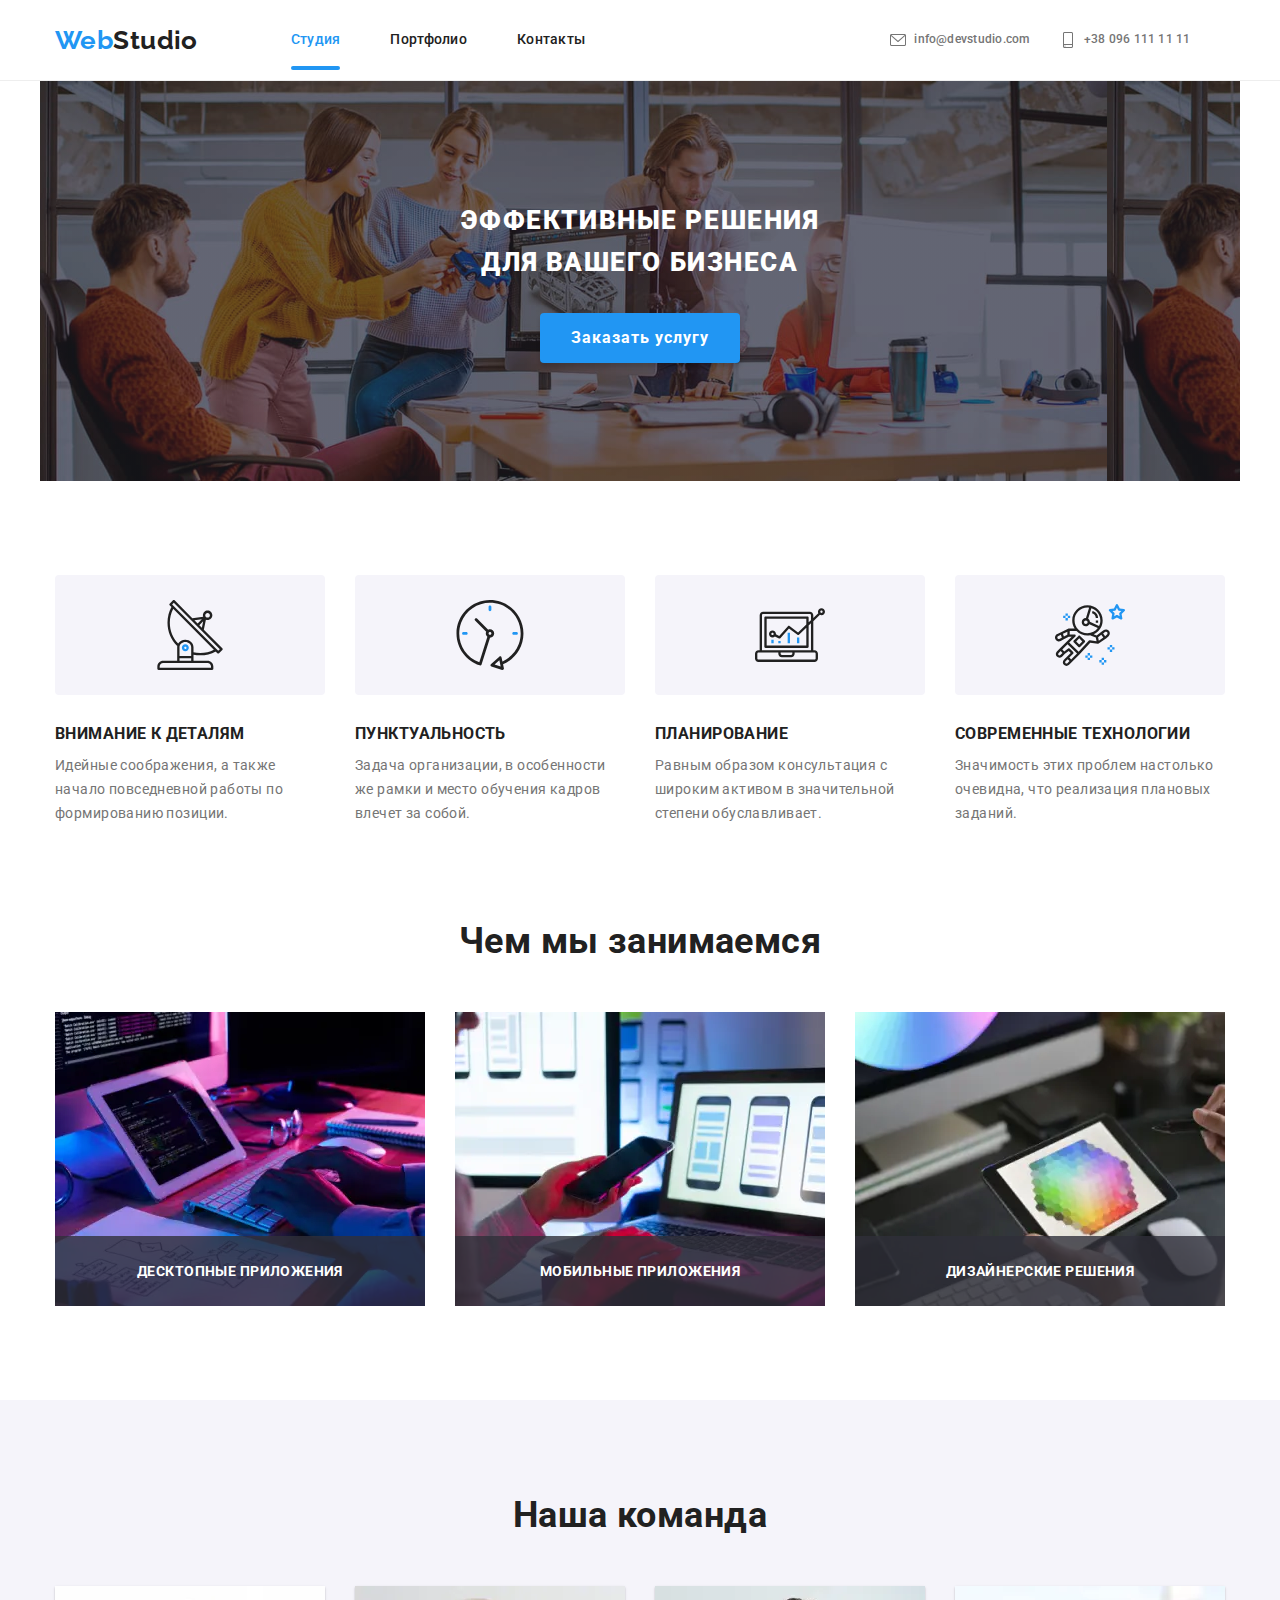
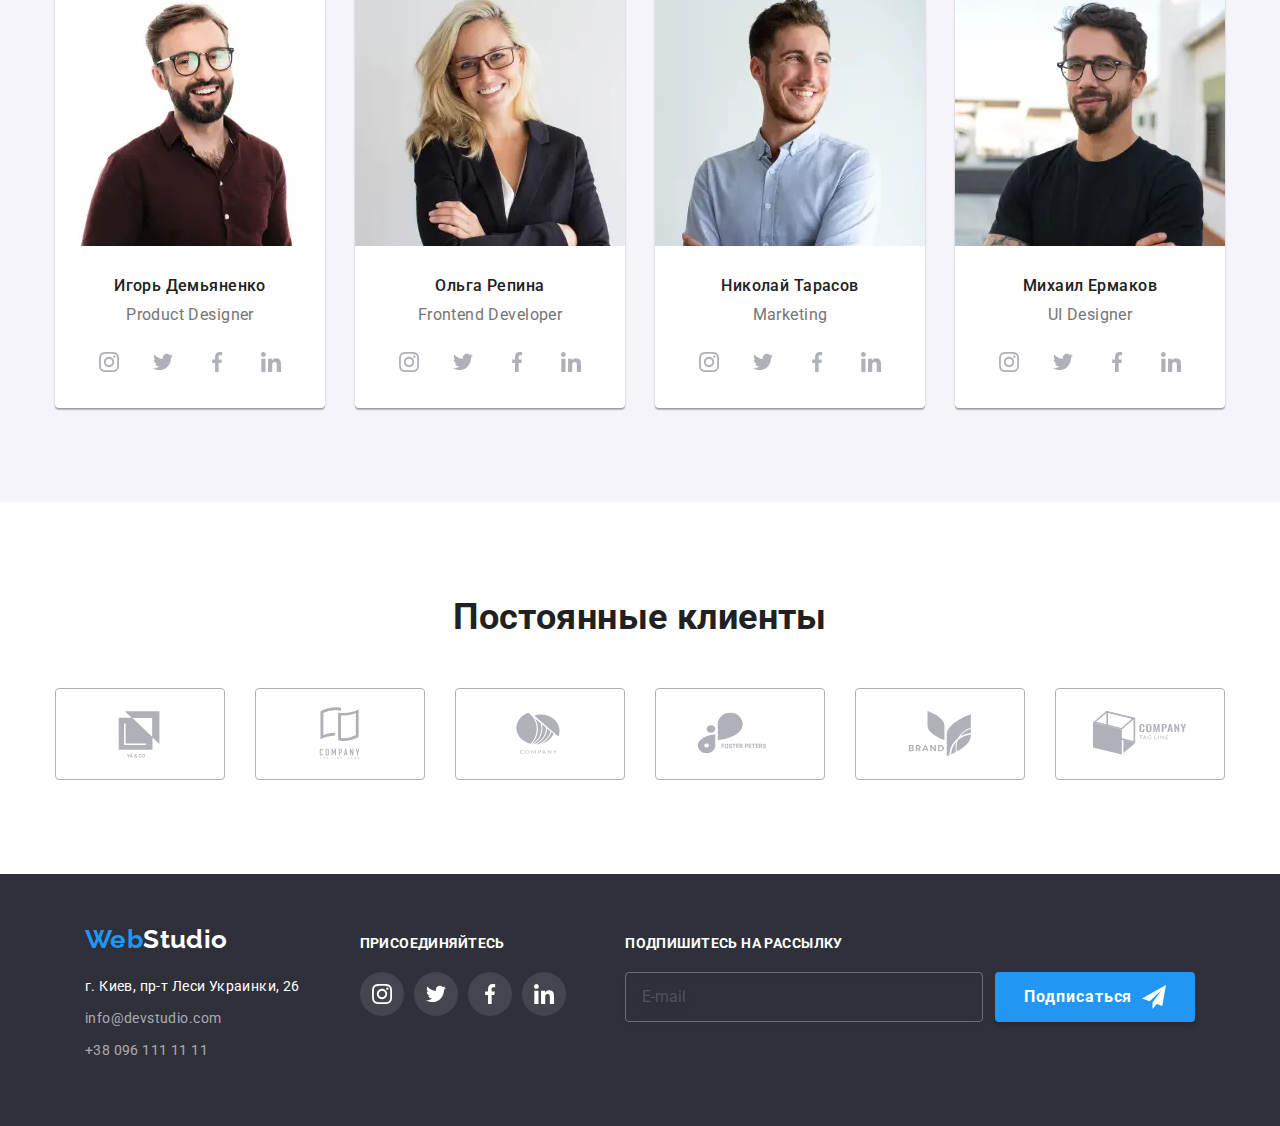
==== commit 835617b2: "исправлено мобильное меню" ====
--- a/index.html
+++ b/index.html
@@ -61,41 +61,45 @@
                     <use href="./images/sprite.svg#close-mob-menu"></use>
                 </svg>
             </button>
-            <ul class="mob-menu__nav">
-                <li class="mob-menu__nav__item">
-                    <a href="#" class="mob-menu__nav__link mob-menu__nav__link--current">Студия</a>
-                </li>
-                <li class="mob-menu__nav__item">
-                    <a href="./portfolio.html" class="mob-menu__nav__link">Портфолио</a>
-                </li>
-                <li class="mob-menu__nav__item">
-                    <a href="#" class="mob-menu__nav__link">Контакты</a>
-                </li>
-            </ul>
-            <div class="mob-menu__tel">
-                <a href="tel:+380961111111" class="mob-menu__tel__link">
-                    +38 096 111 11 11
-                </a>
+            <div class="mob-menu__wrapper">
+                <ul class="mob-menu__nav">
+                    <li class="mob-menu__nav__item">
+                        <a href="#" class="mob-menu__nav__link mob-menu__nav__link--current">Студия</a>
+                    </li>
+                    <li class="mob-menu__nav__item">
+                        <a href="./portfolio.html" class="mob-menu__nav__link">Портфолио</a>
+                    </li>
+                    <li class="mob-menu__nav__item">
+                        <a href="#" class="mob-menu__nav__link">Контакты</a>
+                    </li>
+                </ul>
+                <div class="mob-menu__contacts">
+                    <div class="mob-menu__tel">
+                        <a href="tel:+380961111111" class="mob-menu__tel__link">
+                            +38 096 111 11 11
+                        </a>
+                    </div>
+                    <div class="mob-menu__mail">
+                        <a href="mailto:info@devstudio.com" class="mob-menu__mail__link">
+                            info@devstudio.com
+                        </a>
+                    </div>
+                    <ul class="mob-menu__socials">
+                        <li class="mob-menu__socials__item">
+                            <a class="mob-menu__socials__link" href="#">Instagram</a>
+                        </li>
+                        <li class="mob-menu__socials__item">
+                            <a class="mob-menu__socials__link" href="#">Twitter</a>
+                        </li>
+                        <li class="mob-menu__socials__item">
+                            <a class="mob-menu__socials__link" href="#">Facebook</a>
+                        </li>
+                        <li class="mob-menu__socials__item">
+                            <a class="mob-menu__socials__link" href="#">LinkedIn</a>
+                        </li>
+                    </ul>
+                </div>
             </div>
-            <div class="mob-menu__mail">
-                <a href="mailto:info@devstudio.com" class="mob-menu__mail__link">
-                    info@devstudio.com
-                </a>
-            </div>
-            <ul class="mob-menu__socials">
-                <li class="mob-menu__socials__item">
-                    <a class="mob-menu__socials__link" href="#">Instagram</a>
-                </li>
-                <li class="mob-menu__socials__item">
-                    <a class="mob-menu__socials__link" href="#">Twitter</a>
-                </li>
-                <li class="mob-menu__socials__item">
-                    <a class="mob-menu__socials__link" href="#">Facebook</a>
-                </li>
-                <li class="mob-menu__socials__item">
-                    <a class="mob-menu__socials__link" href="#">LinkedIn</a>
-                </li>
-            </ul>
         </div>
     </div>
 </header>
@@ -153,8 +157,8 @@
 </section>
 
 <!-- Features -->
-<section class="section section--none-top">
-    <div class="section__container">
+<section class="section">
+    <div class="section__container section--none-top">
         <h2 class="section__title">Чем мы занимаемся</h2>
         <ul class="feature">
             <li class="feature__item">
--- a/css/main.min.css
+++ b/css/main.min.css
@@ -1,2 +1,2 @@
-.mob-menu__nav__link,.mob-menu__tel__link,.mob-menu__mail__link,.mob-menu__socials__link,.ftr-contact__link,.socials__link,.client__link,.form__checkbox__contract-link,.portfolio__link{text-decoration:none}.ftr-contact,.advantage,.member,.socials,.client,.filter,.portfolio{padding:0;margin:0;list-style:none}.location,.appeal,.advantage__text,.member__position,.portfolio__filter,.overlay__text{margin:0;padding:0}.header-logo,.footer-logo{font-family:Raleway;font-size:26px;line-height:1.19;font-weight:700;text-decoration:none}.button-primary--footer,.button-primary--hero,.button-primary{display:-webkit-box;display:-ms-flexbox;display:flex;-webkit-box-align:center;-ms-flex-align:center;align-items:center;-webkit-box-pack:center;-ms-flex-pack:center;justify-content:center;width:200px;height:50px;border-radius:4px;border:none;font-weight:700;font-size:16px;line-height:1.88;letter-spacing:0.06em;color:#fff;-webkit-box-shadow:0px 4px 4px rgba(0,0,0,0.15);box-shadow:0px 4px 4px rgba(0,0,0,0.15);background-color:#2196f3;cursor:pointer}*,*::before,*::after{-webkit-box-sizing:border-box;box-sizing:border-box}body{background-color:#fff;color:#757575;font-family:Roboto,sans-serif;letter-spacing:0.03em;font-size:14px;line-height:1.71}.section__container{padding:0 15px;margin:0 auto;overflow-x:hidden}@media screen and (min-width: 480px){.section__container{width:480px;padding:60px 15px}}@media screen and (min-width: 768px){.section__container{width:768px}}@media screen and (min-width: 1200px){.section__container{width:1200px;padding:94px 15px}}.section__title{margin-top:0;font-weight:bold;line-height:1.17;text-align:center;color:#212121}@media screen and (min-width: 480px){.section__title{margin-bottom:30px;font-size:28px}}@media screen and (min-width: 1200px){.section__title{margin-bottom:50px;font-size:36px}}.mob-menu{z-index:2;position:absolute;top:0;left:0;opacity:0;visibility:hidden;pointer-events:none;width:100%;height:100vh;overflow:auto}.mob-menu.is-open{opacity:1;visibility:visible;pointer-events:auto;background-color:#fff}.mob-menu__container{position:relative;padding-top:48px;padding-bottom:48px;padding-left:40px}.mob-menu__close-btn{position:absolute;top:10px;right:15px;display:-webkit-box;display:-ms-flexbox;display:flex;-webkit-box-align:center;-ms-flex-align:center;align-items:center;-webkit-box-pack:center;-ms-flex-pack:center;justify-content:center;padding:0;border:0;-webkit-box-sizing:border-box;box-sizing:border-box;background-color:transparent;line-height:0}.mob-menu__close-icon{display:block;fill:#212121}.mob-menu__close-btn:active .mob-menu__close-icon{fill:#2196f3}.mob-menu__nav{padding:0;margin:0 0 302px 0;list-style:none}.mob-menu__nav__item{margin-bottom:32px}.mob-menu__nav__link{font-weight:500;letter-spacing:0.02em;font-size:40px;line-height:1.18;color:#212121}.mob-menu__nav__link--current{color:#2196f3}.mob-menu__tel{margin-bottom:32px}.mob-menu__tel__link{font-weight:500;font-size:34px;line-height:1.18;letter-spacing:0.02em;color:#2196f3}.mob-menu__mail{margin-bottom:64px}.mob-menu__mail__link{font-weight:500;font-size:24px;line-height:1.18;letter-spacing:0.02em;color:#757575}.mob-menu__socials{display:-webkit-box;display:-ms-flexbox;display:flex;padding:0;margin:0;list-style:none}.mob-menu__socials__item:not(:last-child){padding-right:10px}.mob-menu__socials__item+.mob-menu__socials__item{padding-left:10px;border-left:1px solid rgba(33,33,33,0.2)}.mob-menu__socials__link{font-weight:500;font-size:18px;line-height:1.22;letter-spacing:0.02em;color:#2196f3}.site-nav{display:none}.contact{display:none}.header-container{display:-webkit-box;display:-ms-flexbox;display:flex;-webkit-box-pack:justify;-ms-flex-pack:justify;justify-content:space-between;-webkit-box-align:center;-ms-flex-align:center;align-items:center;height:60px;padding:0 15px}.header-logo{font-size:24px;color:#212121}.header-logo-colorized{color:#2196f3}.menu-btn{display:-webkit-box;display:-ms-flexbox;display:flex;-webkit-box-align:center;-ms-flex-align:center;align-items:center;-webkit-box-pack:center;-ms-flex-pack:center;justify-content:center;padding:0;border:0;-webkit-box-sizing:border-box;box-sizing:border-box;background-color:transparent;line-height:0}.menu-btn__icon{display:block;fill:#212121}.menu-btn:active .menu-btn__icon{fill:#2196f3}@media screen and (min-width: 768px){.menu-btn{display:none}.nav-group{display:-webkit-box;display:-ms-flexbox;display:flex;-webkit-box-align:center;-ms-flex-align:center;align-items:center;height:60px}.site-nav{display:-webkit-box;display:-ms-flexbox;display:flex;list-style:none;height:60px;margin:0 0 0 88px;padding:0}.site-nav__item{position:relative}.site-nav__item+.site-nav__item{margin-left:50px}.site-nav__link{display:block;padding:22px 0;color:#212121;font-weight:500;font-size:14px;line-height:1.14;letter-spacing:0.02em;text-decoration:none;-webkit-transition:color 250ms cubic-bezier(0.4, 0, 0.2, 1);transition:color 250ms cubic-bezier(0.4, 0, 0.2, 1)}.site-nav__link--current{color:#2196f3}.site-nav__link--current::after{content:'';position:absolute;bottom:0;left:0;width:100%;height:4px;border-radius:2px;background-color:#2196f3}.contact{display:-webkit-box;display:-ms-flexbox;display:flex;-webkit-box-orient:vertical;-webkit-box-direction:normal;-ms-flex-direction:column;flex-direction:column;margin:0;padding:0;list-style:none}.contact__item:first-child{margin-bottom:10px}.contact__link{text-decoration:none;display:-webkit-box;display:-ms-flexbox;display:flex;color:#757575;font-weight:500;font-size:12px;line-height:1.17;letter-spacing:0.02em;-webkit-transition:color 250ms cubic-bezier(0.4, 0, 0.2, 1);transition:color 250ms cubic-bezier(0.4, 0, 0.2, 1)}.contact__icon{width:16px;height:16px;margin-right:8px;fill:currentColor}}@media screen and (min-width: 1200px){.header-container{-webkit-box-pack:start;-ms-flex-pack:start;justify-content:start}.header-logo{font-size:26px}.site-nav{margin-left:93px}.site-nav__link:hover,.site-nav__link:focus{color:#2196f3}.contact{-webkit-box-orient:horizontal;-webkit-box-direction:normal;-ms-flex-direction:row;flex-direction:row;margin-left:305px}.contact__link:hover,.contact__link:focus{color:#2196f3}.contact__item:first-child{margin-bottom:0px}.contact__item:last-child{margin-left:30px}}.page-footer{background-color:#2f303a}.ftr-address-wrapper{display:block;text-align:center;margin-bottom:60px}.footer-logo{display:block;margin-bottom:20px;font-size:24px;color:#fff}.footer-logo-colorized{color:#2196f3}.location{margin-bottom:8px;font-style:normal;line-height:1.71;color:#fff}.ftr-contact__item:first-child{margin-bottom:8px}.ftr-contact__link{font-style:normal;line-height:1.71;color:rgba(255,255,255,0.6)}.ftr-contact__link:active{color:#fff}.ftr-socials-wrapper{display:block;text-align:center;margin-bottom:60px}.appeal{margin-bottom:20px;line-height:1.17;font-weight:700;text-transform:uppercase;color:#fff}.subscription{display:-webkit-box;display:-ms-flexbox;display:flex;-webkit-box-orient:vertical;-webkit-box-direction:normal;-ms-flex-direction:column;flex-direction:column;text-align:center}.subscription__title{margin-bottom:20px;line-height:1.17;font-weight:700;text-transform:uppercase;color:#fff}.signup{display:block;text-align:center}.signup__mail{width:450px;height:50px;padding-left:16px;margin-bottom:20px;font-size:16px;line-height:1.25;color:rgba(255,255,255,0.6);background-color:transparent;border:1px solid rgba(255,255,255,0.3);-webkit-box-sizing:border-box;box-sizing:border-box;-webkit-filter:drop-shadow(0px 4px 4px rgba(0,0,0,0.15));filter:drop-shadow(0px 4px 4px rgba(0,0,0,0.15));border-radius:4px}.signup__icon{display:inline-block;width:24px;height:24px;margin-left:10px;background-color:transparent}.button-primary--footer{margin:0 auto}@media screen and (min-width: 768px){.footer-container{display:-webkit-box;display:-ms-flexbox;display:flex;-ms-flex-wrap:wrap;flex-wrap:wrap;-ms-flex-pack:distribute;justify-content:space-around}}@media screen and (min-width: 1200px){.footer-container{display:-webkit-box;display:-ms-flexbox;display:flex;-webkit-box-align:baseline;-ms-flex-align:baseline;align-items:baseline;-webkit-box-pack:justify;-ms-flex-pack:justify;justify-content:space-between;height:252px;padding:60px 15px}.footer-logo{font-size:26px}.ftr-address-wrapper{text-align:left}.subscription{display:-webkit-box;display:-ms-flexbox;display:flex;-webkit-box-orient:vertical;-webkit-box-direction:normal;-ms-flex-direction:column;flex-direction:column;text-align:left}.button-primary--footer{margin-left:12px}.signup{display:-webkit-box;display:-ms-flexbox;display:flex}.signup__mail{width:358px;margin-bottom:0}}.hero{max-width:480px;margin:0 auto;padding-top:118px;padding-bottom:118px;background-color:#c4c4c4;background-size:contain;background-image:-webkit-gradient(linear, left top, left bottom, from(rgba(47,48,58,0.4)), to(rgba(47,48,58,0.4))),url(../../../images/mob/Hero.jpg);background-image:linear-gradient(rgba(47,48,58,0.4), rgba(47,48,58,0.4)),url(../../../images/mob/Hero.jpg)}@media screen and (min-device-pixel-ratio: 2), screen and (-webkit-min-device-pixel-ratio: 2), screen and (min-resolution: 192dpi), screen and (min-resolution: 2dppx){.hero{background-image:url(../../../images/mob/Hero@2x.jpg)}}.hero__title{margin:0 auto 30px;max-width:360px;font-weight:900;font-size:26px;line-height:1.62;text-align:center;letter-spacing:0.06em;text-transform:uppercase;color:#fff}@media screen and (min-width: 768px){.hero{max-width:768px;background-image:-webkit-gradient(linear, left top, left bottom, from(rgba(47,48,58,0.4)), to(rgba(47,48,58,0.4))),url(../../../images/tab/Hero.jpg);background-image:linear-gradient(rgba(47,48,58,0.4), rgba(47,48,58,0.4)),url(../../../images/tab/Hero.jpg)}}@media screen and (min-width: 768px) and (min-device-pixel-ratio: 2), screen and (min-width: 768px) and (-webkit-min-device-pixel-ratio: 2), screen and (min-width: 768px) and (min-resolution: 192dpi), screen and (min-width: 768px) and (min-resolution: 2dppx){.hero{background-image:url(../../../images/tab/Hero@2x.jpg)}}@media screen and (min-width: 1200px){.hero{max-width:1200px;background-image:-webkit-gradient(linear, left top, left bottom, from(rgba(47,48,58,0.4)), to(rgba(47,48,58,0.4))),url(../../../images/desk/Hero.jpg);background-image:linear-gradient(rgba(47,48,58,0.4), rgba(47,48,58,0.4)),url(../../../images/desk/Hero.jpg)}}@media screen and (min-width: 1200px) and (min-device-pixel-ratio: 2), screen and (min-width: 1200px) and (-webkit-min-device-pixel-ratio: 2), screen and (min-width: 1200px) and (min-resolution: 192dpi), screen and (min-width: 1200px) and (min-resolution: 2dppx){.hero{background-image:url(../../../images/desk/Hero@2x.jpg)}}.button-primary--hero{margin:0 auto;-webkit-transition:background-color 250ms cubic-bezier(0.4, 0, 0.2, 1);transition:background-color 250ms cubic-bezier(0.4, 0, 0.2, 1)}.button-primary--hero:hover,.button-primary--hero:focus{background-color:#188ce8}.advantage__title{margin-top:0;margin-bottom:10px;text-align:center;font-weight:bold;line-height:1.14;text-transform:uppercase;color:#212121}.advantage__item{margin-bottom:30px}.advantage__item:last-child{margin-bottom:0%}.icon-wrapper{display:-webkit-box;display:-ms-flexbox;display:flex;-webkit-box-align:center;-ms-flex-align:center;align-items:center;-webkit-box-pack:center;-ms-flex-pack:center;justify-content:center;margin-bottom:30px;max-width:450px;height:120px;border-radius:4px;background-color:#f5f4fa}.section__title--hide{display:none}@media screen and (min-width: 768px){.advantage{display:-webkit-box;display:-ms-flexbox;display:flex;-ms-flex-wrap:wrap;flex-wrap:wrap}.advantage__item{max-width:354px}.advantage__item:nth-child(2n){margin-left:30px}.advantage__item:nth-last-child(-n+2){margin-bottom:0}.advantage__title{text-align:left}}@media screen and (min-width: 1200px){.advantage{-ms-flex-wrap:nowrap;flex-wrap:nowrap}.advantage__item{max-width:270px;margin-bottom:0}.advantage__item+.advantage__item{margin-left:30px}}.section--none-top{display:none}@media screen and (min-width: 1200px){.section--none-top{display:block;padding-top:0}.feature{display:-webkit-box;display:-ms-flexbox;display:flex;list-style:none;margin:0;padding:0%;-webkit-box-pack:center;-ms-flex-pack:center;justify-content:center}.feature__item{position:relative}.feature__item+.feature__item{margin-left:30px}.feature__image{display:block}.feature__text{margin:0;padding:0}.feature-wrapper{position:absolute;display:block;bottom:0;left:0;text-align:center;padding-top:27px;padding-bottom:27px;width:100%;height:70px;font-weight:700;line-height:1.17;text-transform:uppercase;color:#fff;background-color:rgba(47,48,58,0.8)}}.section--dimm{background-color:#f5f4fa}.member__image{display:block;width:100%}.member__name{font-weight:500;font-size:16px;line-height:1.19;text-align:center;margin-top:0;margin-bottom:10px;color:#212121}.member__position{margin-bottom:16px;font-size:16px;line-height:1.19;text-align:center}.member__item{max-width:100%;-webkit-box-shadow:0px 1px 3px rgba(0,0,0,0.12),0px 1px 1px rgba(0,0,0,0.14),0px 2px 1px rgba(0,0,0,0.2);box-shadow:0px 1px 3px rgba(0,0,0,0.12),0px 1px 1px rgba(0,0,0,0.14),0px 2px 1px rgba(0,0,0,0.2);border-radius:0px 0px 4px 4px;background-color:#fff;margin-bottom:30px}.member-wrapper{padding:30px 0 24px}.socials{display:-webkit-box;display:-ms-flexbox;display:flex;-webkit-box-pack:center;-ms-flex-pack:center;justify-content:center}.socials__item+.socials__item{margin-left:10px}.socials__link{display:-webkit-box;display:-ms-flexbox;display:flex;-webkit-box-align:center;-ms-flex-align:center;align-items:center;-webkit-box-pack:center;-ms-flex-pack:center;justify-content:center;width:44px;height:44px;border-radius:50px;background-color:rgba(255,255,255,0.1);-webkit-transition:background-color 250ms cubic-bezier(0.4, 0, 0.2, 1);transition:background-color 250ms cubic-bezier(0.4, 0, 0.2, 1)}.socials__item:active .socials__link{background-color:#2196f3}.socials__icon{display:inline-block;width:20px;height:20px;fill:#fff;-webkit-transition:fill 250ms cubic-bezier(0.4, 0, 0.2, 1);transition:fill 250ms cubic-bezier(0.4, 0, 0.2, 1)}.socials__icon--grey{fill:#afb1b8}.socials__item:active .socials__icon{fill:#fff}@media screen and (min-width: 768px){.member{display:-webkit-box;display:-ms-flexbox;display:flex;-ms-flex-wrap:wrap;flex-wrap:wrap}.member__item{width:354px}.member__item:nth-child(2n){margin-left:30px}.member__item:nth-last-child(-n+2){margin-bottom:0}}@media screen and (min-width: 1200px){.member{-ms-flex-wrap:nowrap;flex-wrap:nowrap}.member__item{width:270px;margin-bottom:0}.member__item+.member__item{margin-left:30px}.socials__item:hover .socials__link{background-color:#2196f3}.socials__item:hover .socials__icon{fill:#fff}}.client{display:-webkit-box;display:-ms-flexbox;display:flex;-ms-flex-wrap:wrap;flex-wrap:wrap;-webkit-box-sizing:border-box;box-sizing:border-box}.client__item:nth-child(2n){margin-left:30px}.client__item{margin-bottom:30px;width:210px}.client__link{display:-webkit-box;display:-ms-flexbox;display:flex;-webkit-box-align:center;-ms-flex-align:center;align-items:center;-webkit-box-pack:center;-ms-flex-pack:center;justify-content:center;width:100%;height:92px;border:1px solid #afb1b8;-webkit-box-sizing:border-box;box-sizing:border-box;border-radius:4px;-webkit-transition:border-color 250ms cubic-bezier(0.4, 0, 0.2, 1);transition:border-color 250ms cubic-bezier(0.4, 0, 0.2, 1)}.client__link:active{border-color:#2196f3}.client__icon{fill:#afb1b8;-webkit-transition:fill 250ms cubic-bezier(0.4, 0, 0.2, 1);transition:fill 250ms cubic-bezier(0.4, 0, 0.2, 1)}.client__link:active .client__icon{fill:#2196f3}@media screen and (min-width: 768px){.client{-webkit-box-align:center;-ms-flex-align:center;align-items:center;-webkit-box-pack:center;-ms-flex-pack:center;justify-content:center}.client__item{margin-left:30px}.client__item:nth-child(3n+1){margin-left:0}.client__item:nth-last-child(-n+3){margin-bottom:0}.client__link{width:226px}}@media screen and (min-width: 1200px){.client{-ms-flex-wrap:nowrap;flex-wrap:nowrap}.client__item{margin-bottom:0}.client__item+.client__item{margin-left:30px}.client__link{width:170px}.client__link:hover{border-color:#2196f3}.client__link:hover .client__icon{fill:#2196f3}}input:focus-visible,textarea:focus-visible{outline:none}.backdrop{position:fixed;top:0;left:0;display:block;width:100%;height:100%;background-color:rgba(0,0,0,0.2);-webkit-transition:opacity 250ms cubic-bezier(0.4, 0, 0.2, 1),-webkit-transform 250ms cubic-bezier(0.4, 0, 0.2, 1);transition:opacity 250ms cubic-bezier(0.4, 0, 0.2, 1),-webkit-transform 250ms cubic-bezier(0.4, 0, 0.2, 1);transition:opacity 250ms cubic-bezier(0.4, 0, 0.2, 1),transform 250ms cubic-bezier(0.4, 0, 0.2, 1);transition:opacity 250ms cubic-bezier(0.4, 0, 0.2, 1),transform 250ms cubic-bezier(0.4, 0, 0.2, 1),-webkit-transform 250ms cubic-bezier(0.4, 0, 0.2, 1)}.backdrop--is-hidden{opacity:0;-webkit-transform:scale(0);transform:scale(0);pointer-events:none}.window{position:absolute;top:50%;left:50%;-webkit-transform:translate(-50%, -50%);transform:translate(-50%, -50%);width:450px;height:609px;padding:40px;background-color:#fff;-webkit-box-shadow:0px 1px 3px rgba(0,0,0,0.12),0px 1px 1px rgba(0,0,0,0.14),0px 2px 1px rgba(0,0,0,0.2);box-shadow:0px 1px 3px rgba(0,0,0,0.12),0px 1px 1px rgba(0,0,0,0.14),0px 2px 1px rgba(0,0,0,0.2);border-radius:4px}.window__title{margin:0;font-weight:bold;font-size:20px;line-height:1.5;text-align:center;color:#212121}.window__close-button{position:absolute;display:-webkit-box;display:-ms-flexbox;display:flex;-webkit-box-align:center;-ms-flex-align:center;align-items:center;-webkit-box-pack:center;-ms-flex-pack:center;justify-content:center;top:8px;right:8px;width:30px;height:30px;background-image:url(../images/close.svg);background-color:transparent;border:none;cursor:pointer;-webkit-transition:background-image 250ms cubic-bezier(0.4, 0, 0.2, 1);transition:background-image 250ms cubic-bezier(0.4, 0, 0.2, 1)}.window__close-button:hover,.window__close-button:focus{background-image:url(../images/close-active.svg)}.input-wrapper{position:relative}.form__field{display:-webkit-box;display:-ms-flexbox;display:flex;-webkit-box-orient:vertical;-webkit-box-direction:normal;-ms-flex-direction:column;flex-direction:column;margin-bottom:10px}.form__field__lable{margin-bottom:4px;font-size:12px;line-height:1.17;letter-spacing:0.01em;color:#757575}.form__field__input{width:100%;height:40px;padding-left:42px;border:1px solid rgba(33,33,33,0.2);border-radius:4px;-webkit-transition:border-color 250ms cubic-bezier(0.4, 0, 0.2, 1);transition:border-color 250ms cubic-bezier(0.4, 0, 0.2, 1)}.form__field__input:focus-within{outline:transparent;border-color:#2196f3}.form__field__icon{position:absolute;top:50%;left:12px;-webkit-transform:translateY(-50%);transform:translateY(-50%);width:18px;height:18px;fill:#212121;-webkit-transition:fill 250ms cubic-bezier(0.4, 0, 0.2, 1);transition:fill 250ms cubic-bezier(0.4, 0, 0.2, 1)}.form__field__input:focus+.form__field__icon{fill:#2196f3}::-webkit-input-placeholder{color:rgba(117,117,117,0.5)}:-ms-input-placeholder{color:rgba(117,117,117,0.5)}::-ms-input-placeholder{color:rgba(117,117,117,0.5)}::placeholder{color:rgba(117,117,117,0.5)}.form__comment{display:-webkit-box;display:-ms-flexbox;display:flex;-webkit-box-orient:vertical;-webkit-box-direction:normal;-ms-flex-direction:column;flex-direction:column}.form__comment__lable{margin-bottom:4px;font-size:12px;line-height:1.17;letter-spacing:0.01em}.form__comment__textarea{width:100%;height:120px;padding:12px 16px;resize:none;margin-bottom:20px;font-size:12px;line-height:1.17;letter-spacing:0.01em;border:1px solid rgba(33,33,33,0.2);border-radius:4px;-webkit-transition:border-color 250ms cubic-bezier(0.4, 0, 0.2, 1);transition:border-color 250ms cubic-bezier(0.4, 0, 0.2, 1)}.form__comment__textarea:focus{outline:transparent;border-color:#2196f3}.form__checkbox{display:block;text-align:center;margin-bottom:30px}.form__checkbox__lable{display:inline-block;font-size:12px;line-height:1.17}.form__checkbox__contract-link{font-size:12px;line-height:1.17;color:#2196f3}.form__checkbox__standart{-webkit-appearance:none;-moz-appearance:none;appearance:none;position:absolute}.form__checkbox__custom{display:inline-block;min-width:16px;height:15px;margin-right:7px;border:2px solid #212121;border-radius:4px;overflow:hidden;-webkit-transition:background-color 250ms cubic-bezier(0.4, 0, 0.2, 1),background-image 250ms cubic-bezier(0.4, 0, 0.2, 1),border-color 250ms cubic-bezier(0.4, 0, 0.2, 1);transition:background-color 250ms cubic-bezier(0.4, 0, 0.2, 1),background-image 250ms cubic-bezier(0.4, 0, 0.2, 1),border-color 250ms cubic-bezier(0.4, 0, 0.2, 1)}.form__checkbox__standart:checked+.form__checkbox__custom{border-color:transparent;background-color:#2196f3;background-image:url(../images/checkbox.svg);background-size:contain;background-position:center;background-repeat:no-repeat;background-origin:border-box}.button-primary--modal-wind{margin:0 auto}@media screen and (min-width: 1200px){.window{width:528px;height:581px}.form__checkbox__lable{font-size:14px}.form__checkbox__contract-link{font-size:14px}}.filter{display:-webkit-box;display:-ms-flexbox;display:flex;-ms-flex-wrap:wrap;flex-wrap:wrap;-webkit-box-pack:left;-ms-flex-pack:left;justify-content:left;margin-bottom:40px}.filter__item:not(:last-child){margin-right:8px}.filter__item:not(:nth-last-child(-n+2)){margin-bottom:15px}.button-secondary{display:inline-block;padding:6px 22px;border-radius:4px;border:none;color:#212121;background-color:#f5f4fa;font-family:inherit;font-weight:500;font-size:16px;line-height:1.63;text-align:center;letter-spacing:0.03em;cursor:pointer;-webkit-transition:background-color 250ms cubic-bezier(0.4, 0, 0.2, 1),color 250ms cubic-bezier(0.4, 0, 0.2, 1),-webkit-box-shadow 250ms cubic-bezier(0.4, 0, 0.2, 1);transition:background-color 250ms cubic-bezier(0.4, 0, 0.2, 1),color 250ms cubic-bezier(0.4, 0, 0.2, 1),-webkit-box-shadow 250ms cubic-bezier(0.4, 0, 0.2, 1);transition:background-color 250ms cubic-bezier(0.4, 0, 0.2, 1),color 250ms cubic-bezier(0.4, 0, 0.2, 1),box-shadow 250ms cubic-bezier(0.4, 0, 0.2, 1);transition:background-color 250ms cubic-bezier(0.4, 0, 0.2, 1),color 250ms cubic-bezier(0.4, 0, 0.2, 1),box-shadow 250ms cubic-bezier(0.4, 0, 0.2, 1),-webkit-box-shadow 250ms cubic-bezier(0.4, 0, 0.2, 1)}.button-secondary:hover,.button-secondary:focus,.button-secondary--current{color:#fff;background-color:#2196f3;-webkit-box-shadow:0px 3px 1px rgba(0,0,0,0.1),0px 1px 2px rgba(0,0,0,0.08),0px 2px 2px rgba(0,0,0,0.12);box-shadow:0px 3px 1px rgba(0,0,0,0.1),0px 1px 2px rgba(0,0,0,0.08),0px 2px 2px rgba(0,0,0,0.12)}@media screen and (min-width: 768px){.filter{-webkit-box-pack:center;-ms-flex-pack:center;justify-content:center;margin-bottom:30px}}@media screen and (min-width: 1200px){.filter{margin-bottom:50px}}.image-thumb{max-width:450px;position:relative;overflow:hidden}.text-wrapper{display:block;-webkit-box-flex:1;-ms-flex-positive:1;flex-grow:1;width:450px;padding:20px 24px;border:1px solid #eee;border-top:none}.portfolio{-webkit-box-sizing:border-box;box-sizing:border-box}.portfolio__item{margin:0 auto 30px;max-width:450px}.portfolio__item:last-child{margin-bottom:0}.portfolio__link{display:-webkit-box;display:-ms-flexbox;display:flex;-webkit-box-orient:vertical;-webkit-box-direction:normal;-ms-flex-direction:column;flex-direction:column;height:100%;width:100%}.portfolio__link:hover,.portfolio__link:focus{-webkit-box-shadow:0px 1px 1px rgba(0,0,0,0.12),0px 4px 4px rgba(0,0,0,0.06),1px 4px 6px rgba(0,0,0,0.16);box-shadow:0px 1px 1px rgba(0,0,0,0.12),0px 4px 4px rgba(0,0,0,0.06),1px 4px 6px rgba(0,0,0,0.16)}.portfolio__image{display:block}.portfolio__title{margin-bottom:4px;margin-top:0;color:#212121;font-weight:700;font-size:18px;line-height:2;letter-spacing:0.06em}.portfolio__filter{color:#757575;font-size:16px;line-height:1.88}.overlay{position:absolute;bottom:0;left:0;-webkit-box-align:center;-ms-flex-align:center;align-items:center;-webkit-transform:translateY(100%);transform:translateY(100%);padding:63px 24px;width:100%;height:100%;background-color:rgba(33,150,243,0.9);-webkit-transition:-webkit-transform 250ms cubic-bezier(0.4, 0, 0.2, 1),-webkit-box-shadow 250ms cubic-bezier(0.4, 0, 0.2, 1);transition:-webkit-transform 250ms cubic-bezier(0.4, 0, 0.2, 1),-webkit-box-shadow 250ms cubic-bezier(0.4, 0, 0.2, 1);transition:transform 250ms cubic-bezier(0.4, 0, 0.2, 1),box-shadow 250ms cubic-bezier(0.4, 0, 0.2, 1);transition:transform 250ms cubic-bezier(0.4, 0, 0.2, 1),box-shadow 250ms cubic-bezier(0.4, 0, 0.2, 1),-webkit-transform 250ms cubic-bezier(0.4, 0, 0.2, 1),-webkit-box-shadow 250ms cubic-bezier(0.4, 0, 0.2, 1)}.overlay__text{font-size:18px;line-height:1.56;color:#fff}.portfolio__link:hover .overlay{-webkit-transform:translateY(0%);transform:translateY(0%)}@media screen and (min-width: 768px){.portfolio{display:-webkit-box;display:-ms-flexbox;display:flex;-ms-flex-wrap:wrap;flex-wrap:wrap}.portfolio__item{-webkit-box-flex:1;-ms-flex-positive:1;flex-grow:1;margin:0 0 30px 0;max-width:354px}.portfolio__item:nth-child(2n){margin-left:30px}.portfolio__link{width:354px}.text-wrapper{width:354px}}@media screen and (min-width: 1200px){.portfolio{-webkit-box-pack:center;-ms-flex-pack:center;justify-content:center}.portfolio__item{margin:0 30px 30px 0;max-width:370px}.portfolio__item:nth-child(2n){margin-left:0}.portfolio__item:nth-child(3n){margin-right:0}.portfolio__item:nth-last-child(-n+3){margin-bottom:0}.portfolio__link{width:370px}.text-wrapper{width:370px}}
+.mob-menu__nav__link,.mob-menu__tel__link,.mob-menu__mail__link,.mob-menu__socials__link,.ftr-contact__link,.socials__link,.client__link,.form__checkbox__contract-link,.portfolio__link{text-decoration:none}.ftr-contact,.advantage,.member,.socials,.client,.filter,.portfolio{padding:0;margin:0;list-style:none}.location,.appeal,.advantage__text,.member__position,.portfolio__filter,.overlay__text{margin:0;padding:0}.header-logo,.footer-logo{font-family:Raleway;font-size:26px;line-height:1.19;font-weight:700;text-decoration:none}.button-primary--footer,.button-primary--hero,.button-primary{display:-webkit-box;display:-ms-flexbox;display:flex;-webkit-box-align:center;-ms-flex-align:center;align-items:center;-webkit-box-pack:center;-ms-flex-pack:center;justify-content:center;width:200px;height:50px;border-radius:4px;border:none;font-weight:700;font-size:16px;line-height:1.88;letter-spacing:0.06em;color:#fff;-webkit-box-shadow:0px 4px 4px rgba(0,0,0,0.15);box-shadow:0px 4px 4px rgba(0,0,0,0.15);background-color:#2196f3;cursor:pointer}*,*::before,*::after{-webkit-box-sizing:border-box;box-sizing:border-box}body{background-color:#fff;color:#757575;font-family:Roboto,sans-serif;letter-spacing:0.03em;font-size:14px;line-height:1.71}.section__container{padding:0 15px;margin:0 auto;overflow-x:hidden}@media screen and (min-width: 480px){.section__container{width:480px;padding:60px 15px}}@media screen and (min-width: 768px){.section__container{width:768px}}@media screen and (min-width: 1200px){.section__container{width:1200px;padding:94px 15px}}.section__title{margin-top:0;font-weight:bold;line-height:1.17;text-align:center;color:#212121}@media screen and (min-width: 480px){.section__title{margin-bottom:30px;font-size:28px}}@media screen and (min-width: 1200px){.section__title{margin-bottom:50px;font-size:36px}}.mob-menu{z-index:2;position:absolute;top:0;left:0;opacity:0;visibility:hidden;pointer-events:none;width:480px;height:796;overflow:auto}.mob-menu.is-open{opacity:1;visibility:visible;pointer-events:auto;background-color:#fff}.mob-menu__container{position:relative;padding-top:48px;padding-bottom:48px;padding-left:40px}.mob-menu__close-btn{position:absolute;top:10px;right:15px;display:-webkit-box;display:-ms-flexbox;display:flex;-webkit-box-align:center;-ms-flex-align:center;align-items:center;-webkit-box-pack:center;-ms-flex-pack:center;justify-content:center;padding:0;border:0;-webkit-box-sizing:border-box;box-sizing:border-box;background-color:transparent;line-height:0}.mob-menu__close-icon{display:block;fill:#212121}.mob-menu__close-btn:active .mob-menu__close-icon{fill:#2196f3}.mob-menu__nav{padding:0;margin:0 0 302px 0;list-style:none}.mob-menu__nav__item{margin-bottom:32px}.mob-menu__nav__link{font-weight:500;letter-spacing:0.02em;font-size:40px;line-height:1.18;color:#212121}.mob-menu__nav__link--current{color:#2196f3}.mob-menu__tel{margin-bottom:32px}.mob-menu__tel__link{font-weight:500;font-size:34px;line-height:1.18;letter-spacing:0.02em;color:#2196f3}.mob-menu__mail{margin-bottom:64px}.mob-menu__mail__link{font-weight:500;font-size:24px;line-height:1.18;letter-spacing:0.02em;color:#757575}.mob-menu__socials{display:-webkit-box;display:-ms-flexbox;display:flex;padding:0;margin:0;list-style:none}.mob-menu__socials__item:not(:last-child){padding-right:10px}.mob-menu__socials__item+.mob-menu__socials__item{padding-left:10px;border-left:1px solid rgba(33,33,33,0.2)}.mob-menu__socials__link{font-weight:500;font-size:18px;line-height:1.22;letter-spacing:0.02em;color:#2196f3}.site-nav{display:none}.contact{display:none}.header-container{display:-webkit-box;display:-ms-flexbox;display:flex;-webkit-box-pack:justify;-ms-flex-pack:justify;justify-content:space-between;-webkit-box-align:center;-ms-flex-align:center;align-items:center;height:60px;padding:0 15px}.header-logo{font-size:24px;color:#212121}.header-logo-colorized{color:#2196f3}.menu-btn{display:-webkit-box;display:-ms-flexbox;display:flex;-webkit-box-align:center;-ms-flex-align:center;align-items:center;-webkit-box-pack:center;-ms-flex-pack:center;justify-content:center;padding:0;border:0;-webkit-box-sizing:border-box;box-sizing:border-box;background-color:transparent;line-height:0}.menu-btn__icon{display:block;fill:#212121}.menu-btn:active .menu-btn__icon{fill:#2196f3}@media screen and (min-width: 768px){.menu-btn{display:none}.nav-group{display:-webkit-box;display:-ms-flexbox;display:flex;-webkit-box-align:center;-ms-flex-align:center;align-items:center;height:60px}.site-nav{display:-webkit-box;display:-ms-flexbox;display:flex;list-style:none;height:60px;margin:0 0 0 88px;padding:0}.site-nav__item{position:relative}.site-nav__item+.site-nav__item{margin-left:50px}.site-nav__link{display:block;padding:22px 0;color:#212121;font-weight:500;font-size:14px;line-height:1.14;letter-spacing:0.02em;text-decoration:none;-webkit-transition:color 250ms cubic-bezier(0.4, 0, 0.2, 1);transition:color 250ms cubic-bezier(0.4, 0, 0.2, 1)}.site-nav__link--current{color:#2196f3}.site-nav__link--current::after{content:'';position:absolute;bottom:0;left:0;width:100%;height:4px;border-radius:2px;background-color:#2196f3}.contact{display:-webkit-box;display:-ms-flexbox;display:flex;-webkit-box-orient:vertical;-webkit-box-direction:normal;-ms-flex-direction:column;flex-direction:column;margin:0;padding:0;list-style:none}.contact__item:first-child{margin-bottom:10px}.contact__link{text-decoration:none;display:-webkit-box;display:-ms-flexbox;display:flex;color:#757575;font-weight:500;font-size:12px;line-height:1.17;letter-spacing:0.02em;-webkit-transition:color 250ms cubic-bezier(0.4, 0, 0.2, 1);transition:color 250ms cubic-bezier(0.4, 0, 0.2, 1)}.contact__icon{width:16px;height:16px;margin-right:8px;fill:currentColor}}@media screen and (min-width: 1200px){.page-header{border-bottom:1px solid #eee}.header-container{-webkit-box-pack:start;-ms-flex-pack:start;justify-content:start;height:80px}.header-logo{font-size:26px}.site-nav{margin-left:93px}.site-nav__link:hover,.site-nav__link:focus{color:#2196f3}.contact{-webkit-box-orient:horizontal;-webkit-box-direction:normal;-ms-flex-direction:row;flex-direction:row;margin-left:305px}.contact__link:hover,.contact__link:focus{color:#2196f3}.contact__item:first-child{margin-bottom:0px}.contact__item:last-child{margin-left:30px}}.page-footer{background-color:#2f303a}.ftr-address-wrapper{display:block;text-align:center;margin-bottom:60px}.footer-logo{display:block;margin-bottom:20px;font-size:24px;color:#fff}.footer-logo-colorized{color:#2196f3}.location{margin-bottom:8px;font-style:normal;line-height:1.71;color:#fff}.ftr-contact__item:first-child{margin-bottom:8px}.ftr-contact__link{font-style:normal;line-height:1.71;color:rgba(255,255,255,0.6)}.ftr-contact__link:active{color:#fff}.ftr-socials-wrapper{display:block;text-align:center;margin-bottom:60px}.appeal{margin-bottom:20px;line-height:1.17;font-weight:700;text-transform:uppercase;color:#fff}.subscription{display:-webkit-box;display:-ms-flexbox;display:flex;-webkit-box-orient:vertical;-webkit-box-direction:normal;-ms-flex-direction:column;flex-direction:column;text-align:center}.subscription__title{margin-bottom:20px;line-height:1.17;font-weight:700;text-transform:uppercase;color:#fff}.signup{display:block;text-align:center}.signup__mail{width:450px;height:50px;padding-left:16px;margin-bottom:20px;font-size:16px;line-height:1.25;color:rgba(255,255,255,0.6);background-color:transparent;border:1px solid rgba(255,255,255,0.3);-webkit-box-sizing:border-box;box-sizing:border-box;-webkit-filter:drop-shadow(0px 4px 4px rgba(0,0,0,0.15));filter:drop-shadow(0px 4px 4px rgba(0,0,0,0.15));border-radius:4px}.signup__icon{display:inline-block;width:24px;height:24px;margin-left:10px;background-color:transparent}.button-primary--footer{margin:0 auto}@media screen and (min-width: 768px){.footer-container{display:-webkit-box;display:-ms-flexbox;display:flex;-ms-flex-wrap:wrap;flex-wrap:wrap;-ms-flex-pack:distribute;justify-content:space-around}}@media screen and (min-width: 1200px){.page-footer{display:-webkit-box;display:-ms-flexbox;display:flex;-webkit-box-align:center;-ms-flex-align:center;align-items:center;height:252px}.footer-container{display:-webkit-box;display:-ms-flexbox;display:flex;-webkit-box-align:baseline;-ms-flex-align:baseline;align-items:baseline;padding:0 15px}.ftr-address-wrapper{display:-webkit-box;display:-ms-flexbox;display:flex;-webkit-box-orient:vertical;-webkit-box-direction:normal;-ms-flex-direction:column;flex-direction:column}.footer-logo{font-size:26px}.ftr-address-wrapper{text-align:left;margin-bottom:0}.appeal{text-align:left}.subscription{display:-webkit-box;display:-ms-flexbox;display:flex;-webkit-box-orient:vertical;-webkit-box-direction:normal;-ms-flex-direction:column;flex-direction:column;text-align:left}.button-primary--footer{margin-left:12px}.signup{display:-webkit-box;display:-ms-flexbox;display:flex}.signup__mail{width:358px;margin-bottom:0}}.hero{margin:0 auto;padding-top:118px;padding-bottom:118px;background-color:#c4c4c4;background-size:contain;background-image:-webkit-gradient(linear, left top, left bottom, from(rgba(47,48,58,0.4)), to(rgba(47,48,58,0.4))),url(../../../images/mob/Hero.jpg);background-image:linear-gradient(rgba(47,48,58,0.4), rgba(47,48,58,0.4)),url(../../../images/mob/Hero.jpg)}@media screen and (min-device-pixel-ratio: 2), screen and (-webkit-min-device-pixel-ratio: 2), screen and (min-resolution: 192dpi), screen and (min-resolution: 2dppx){.hero{background-image:url(../../../images/mob/Hero@2x.jpg)}}.hero__title{margin:0 auto 30px;max-width:360px;font-weight:900;font-size:26px;line-height:1.62;text-align:center;letter-spacing:0.06em;text-transform:uppercase;color:#fff}@media screen and (min-width: 768px){.hero{background-image:-webkit-gradient(linear, left top, left bottom, from(rgba(47,48,58,0.4)), to(rgba(47,48,58,0.4))),url(../../../images/tab/Hero.jpg);background-image:linear-gradient(rgba(47,48,58,0.4), rgba(47,48,58,0.4)),url(../../../images/tab/Hero.jpg)}}@media screen and (min-width: 768px) and (min-device-pixel-ratio: 2), screen and (min-width: 768px) and (-webkit-min-device-pixel-ratio: 2), screen and (min-width: 768px) and (min-resolution: 192dpi), screen and (min-width: 768px) and (min-resolution: 2dppx){.hero{background-image:url(../../../images/tab/Hero@2x.jpg)}}@media screen and (min-width: 1200px){.hero{max-width:1600px;background-image:-webkit-gradient(linear, left top, left bottom, from(rgba(47,48,58,0.4)), to(rgba(47,48,58,0.4))),url(../../../images/desk/Hero.jpg);background-image:linear-gradient(rgba(47,48,58,0.4), rgba(47,48,58,0.4)),url(../../../images/desk/Hero.jpg)}}@media screen and (min-width: 1200px) and (min-device-pixel-ratio: 2), screen and (min-width: 1200px) and (-webkit-min-device-pixel-ratio: 2), screen and (min-width: 1200px) and (min-resolution: 192dpi), screen and (min-width: 1200px) and (min-resolution: 2dppx){.hero{background-image:url(../../../images/desk/Hero@2x.jpg)}}.button-primary--hero{margin:0 auto;-webkit-transition:background-color 250ms cubic-bezier(0.4, 0, 0.2, 1);transition:background-color 250ms cubic-bezier(0.4, 0, 0.2, 1)}.button-primary--hero:hover,.button-primary--hero:focus{background-color:#188ce8}.advantage__title{margin-top:0;margin-bottom:10px;text-align:center;font-weight:bold;line-height:1.14;text-transform:uppercase;color:#212121}.advantage__item{margin-bottom:30px}.advantage__item:last-child{margin-bottom:0%}.icon-wrapper{display:-webkit-box;display:-ms-flexbox;display:flex;-webkit-box-align:center;-ms-flex-align:center;align-items:center;-webkit-box-pack:center;-ms-flex-pack:center;justify-content:center;margin-bottom:30px;max-width:450px;height:120px;border-radius:4px;background-color:#f5f4fa}.section__title--hide{display:none}@media screen and (min-width: 768px){.advantage{display:-webkit-box;display:-ms-flexbox;display:flex;-ms-flex-wrap:wrap;flex-wrap:wrap}.advantage__item{max-width:354px}.advantage__item:nth-child(2n){margin-left:30px}.advantage__item:nth-last-child(-n+2){margin-bottom:0}.advantage__title{text-align:left}}@media screen and (min-width: 1200px){.advantage{-ms-flex-wrap:nowrap;flex-wrap:nowrap}.advantage__item{max-width:270px;margin-bottom:0}.advantage__item+.advantage__item{margin-left:30px}}.section--none-top{display:none}@media screen and (min-width: 1200px){.section--none-top{display:block;padding-top:0}.feature{display:-webkit-box;display:-ms-flexbox;display:flex;list-style:none;margin:0;padding:0%;-webkit-box-pack:center;-ms-flex-pack:center;justify-content:center}.feature__item{position:relative}.feature__item+.feature__item{margin-left:30px}.feature__image{display:block}.feature__text{margin:0;padding:0}.feature-wrapper{position:absolute;display:block;bottom:0;left:0;text-align:center;padding-top:27px;padding-bottom:27px;width:100%;height:70px;font-weight:700;line-height:1.17;text-transform:uppercase;color:#fff;background-color:rgba(47,48,58,0.8)}}.section--dimm{background-color:#f5f4fa}.member__image{display:block;width:100%}.member__name{font-weight:500;font-size:16px;line-height:1.19;text-align:center;margin-top:0;margin-bottom:10px;color:#212121}.member__position{margin-bottom:16px;font-size:16px;line-height:1.19;text-align:center}.member__item{max-width:100%;-webkit-box-shadow:0px 1px 3px rgba(0,0,0,0.12),0px 1px 1px rgba(0,0,0,0.14),0px 2px 1px rgba(0,0,0,0.2);box-shadow:0px 1px 3px rgba(0,0,0,0.12),0px 1px 1px rgba(0,0,0,0.14),0px 2px 1px rgba(0,0,0,0.2);border-radius:0px 0px 4px 4px;background-color:#fff;margin-bottom:30px}.member-wrapper{padding:30px 0 24px}.socials{display:-webkit-box;display:-ms-flexbox;display:flex;-webkit-box-pack:center;-ms-flex-pack:center;justify-content:center}.socials__item+.socials__item{margin-left:10px}.socials__link{display:-webkit-box;display:-ms-flexbox;display:flex;-webkit-box-align:center;-ms-flex-align:center;align-items:center;-webkit-box-pack:center;-ms-flex-pack:center;justify-content:center;width:44px;height:44px;border-radius:50px;background-color:rgba(255,255,255,0.1);-webkit-transition:background-color 250ms cubic-bezier(0.4, 0, 0.2, 1);transition:background-color 250ms cubic-bezier(0.4, 0, 0.2, 1)}.socials__item:active .socials__link{background-color:#2196f3}.socials__icon{display:inline-block;width:20px;height:20px;fill:#fff;-webkit-transition:fill 250ms cubic-bezier(0.4, 0, 0.2, 1);transition:fill 250ms cubic-bezier(0.4, 0, 0.2, 1)}.socials__icon--grey{fill:#afb1b8}.socials__item:active .socials__icon{fill:#fff}@media screen and (min-width: 768px){.member{display:-webkit-box;display:-ms-flexbox;display:flex;-ms-flex-wrap:wrap;flex-wrap:wrap}.member__item{width:354px}.member__item:nth-child(2n){margin-left:30px}.member__item:nth-last-child(-n+2){margin-bottom:0}}@media screen and (min-width: 1200px){.member{-ms-flex-wrap:nowrap;flex-wrap:nowrap}.member__item{width:270px;margin-bottom:0}.member__item+.member__item{margin-left:30px}.socials__item:hover .socials__link{background-color:#2196f3}.socials__item:hover .socials__icon{fill:#fff}}.client{display:-webkit-box;display:-ms-flexbox;display:flex;-ms-flex-wrap:wrap;flex-wrap:wrap;-webkit-box-sizing:border-box;box-sizing:border-box}.client__item:nth-child(2n){margin-left:30px}.client__item{margin-bottom:30px;width:210px}.client__link{display:-webkit-box;display:-ms-flexbox;display:flex;-webkit-box-align:center;-ms-flex-align:center;align-items:center;-webkit-box-pack:center;-ms-flex-pack:center;justify-content:center;width:100%;height:92px;border:1px solid #afb1b8;-webkit-box-sizing:border-box;box-sizing:border-box;border-radius:4px;-webkit-transition:border-color 250ms cubic-bezier(0.4, 0, 0.2, 1);transition:border-color 250ms cubic-bezier(0.4, 0, 0.2, 1)}.client__link:active{border-color:#2196f3}.client__icon{fill:#afb1b8;-webkit-transition:fill 250ms cubic-bezier(0.4, 0, 0.2, 1);transition:fill 250ms cubic-bezier(0.4, 0, 0.2, 1)}.client__link:active .client__icon{fill:#2196f3}@media screen and (min-width: 768px){.client{-webkit-box-align:center;-ms-flex-align:center;align-items:center;-webkit-box-pack:center;-ms-flex-pack:center;justify-content:center}.client__item{margin-left:30px}.client__item:nth-child(3n+1){margin-left:0}.client__item:nth-last-child(-n+3){margin-bottom:0}.client__link{width:226px}}@media screen and (min-width: 1200px){.client{-ms-flex-wrap:nowrap;flex-wrap:nowrap}.client__item{margin-bottom:0}.client__item+.client__item{margin-left:30px}.client__link{width:170px}.client__link:hover{border-color:#2196f3}.client__link:hover .client__icon{fill:#2196f3}}input:focus-visible,textarea:focus-visible{outline:none}.backdrop{position:fixed;top:0;left:0;display:block;width:100%;height:100%;background-color:rgba(0,0,0,0.2);-webkit-transition:opacity 250ms cubic-bezier(0.4, 0, 0.2, 1),-webkit-transform 250ms cubic-bezier(0.4, 0, 0.2, 1);transition:opacity 250ms cubic-bezier(0.4, 0, 0.2, 1),-webkit-transform 250ms cubic-bezier(0.4, 0, 0.2, 1);transition:opacity 250ms cubic-bezier(0.4, 0, 0.2, 1),transform 250ms cubic-bezier(0.4, 0, 0.2, 1);transition:opacity 250ms cubic-bezier(0.4, 0, 0.2, 1),transform 250ms cubic-bezier(0.4, 0, 0.2, 1),-webkit-transform 250ms cubic-bezier(0.4, 0, 0.2, 1)}.backdrop--is-hidden{opacity:0;-webkit-transform:scale(0);transform:scale(0);pointer-events:none}.window{position:absolute;top:50%;left:50%;-webkit-transform:translate(-50%, -50%);transform:translate(-50%, -50%);width:450px;height:609px;padding:40px;background-color:#fff;-webkit-box-shadow:0px 1px 3px rgba(0,0,0,0.12),0px 1px 1px rgba(0,0,0,0.14),0px 2px 1px rgba(0,0,0,0.2);box-shadow:0px 1px 3px rgba(0,0,0,0.12),0px 1px 1px rgba(0,0,0,0.14),0px 2px 1px rgba(0,0,0,0.2);border-radius:4px}.window__title{margin:0;font-weight:bold;font-size:20px;line-height:1.5;text-align:center;color:#212121}.window__close-button{position:absolute;display:-webkit-box;display:-ms-flexbox;display:flex;-webkit-box-align:center;-ms-flex-align:center;align-items:center;-webkit-box-pack:center;-ms-flex-pack:center;justify-content:center;top:8px;right:8px;width:30px;height:30px;background-image:url(../images/close.svg);background-color:transparent;border:none;cursor:pointer;-webkit-transition:background-image 250ms cubic-bezier(0.4, 0, 0.2, 1);transition:background-image 250ms cubic-bezier(0.4, 0, 0.2, 1)}.window__close-button:hover,.window__close-button:focus{background-image:url(../images/close-active.svg)}.input-wrapper{position:relative}.form__field{display:-webkit-box;display:-ms-flexbox;display:flex;-webkit-box-orient:vertical;-webkit-box-direction:normal;-ms-flex-direction:column;flex-direction:column;margin-bottom:10px}.form__field__lable{margin-bottom:4px;font-size:12px;line-height:1.17;letter-spacing:0.01em;color:#757575}.form__field__input{width:100%;height:40px;padding-left:42px;border:1px solid rgba(33,33,33,0.2);border-radius:4px;-webkit-transition:border-color 250ms cubic-bezier(0.4, 0, 0.2, 1);transition:border-color 250ms cubic-bezier(0.4, 0, 0.2, 1)}.form__field__input:focus-within{outline:transparent;border-color:#2196f3}.form__field__icon{position:absolute;top:50%;left:12px;-webkit-transform:translateY(-50%);transform:translateY(-50%);width:18px;height:18px;fill:#212121;-webkit-transition:fill 250ms cubic-bezier(0.4, 0, 0.2, 1);transition:fill 250ms cubic-bezier(0.4, 0, 0.2, 1)}.form__field__input:focus+.form__field__icon{fill:#2196f3}::-webkit-input-placeholder{color:rgba(117,117,117,0.5)}:-ms-input-placeholder{color:rgba(117,117,117,0.5)}::-ms-input-placeholder{color:rgba(117,117,117,0.5)}::placeholder{color:rgba(117,117,117,0.5)}.form__comment{display:-webkit-box;display:-ms-flexbox;display:flex;-webkit-box-orient:vertical;-webkit-box-direction:normal;-ms-flex-direction:column;flex-direction:column}.form__comment__lable{margin-bottom:4px;font-size:12px;line-height:1.17;letter-spacing:0.01em}.form__comment__textarea{width:100%;height:120px;padding:12px 16px;resize:none;margin-bottom:20px;font-size:12px;line-height:1.17;letter-spacing:0.01em;border:1px solid rgba(33,33,33,0.2);border-radius:4px;-webkit-transition:border-color 250ms cubic-bezier(0.4, 0, 0.2, 1);transition:border-color 250ms cubic-bezier(0.4, 0, 0.2, 1)}.form__comment__textarea:focus{outline:transparent;border-color:#2196f3}.form__checkbox{display:block;text-align:center;margin-bottom:30px}.form__checkbox__lable{display:inline-block;font-size:12px;line-height:1.17}.form__checkbox__contract-link{font-size:12px;line-height:1.17;color:#2196f3}.form__checkbox__standart{-webkit-appearance:none;-moz-appearance:none;appearance:none;position:absolute}.form__checkbox__custom{display:inline-block;min-width:16px;height:15px;margin-right:7px;border:2px solid #212121;border-radius:4px;overflow:hidden;-webkit-transition:background-color 250ms cubic-bezier(0.4, 0, 0.2, 1),background-image 250ms cubic-bezier(0.4, 0, 0.2, 1),border-color 250ms cubic-bezier(0.4, 0, 0.2, 1);transition:background-color 250ms cubic-bezier(0.4, 0, 0.2, 1),background-image 250ms cubic-bezier(0.4, 0, 0.2, 1),border-color 250ms cubic-bezier(0.4, 0, 0.2, 1)}.form__checkbox__standart:checked+.form__checkbox__custom{border-color:transparent;background-color:#2196f3;background-image:url(../images/checkbox.svg);background-size:contain;background-position:center;background-repeat:no-repeat;background-origin:border-box}.button-primary--modal-wind{margin:0 auto}@media screen and (min-width: 1200px){.window{width:528px;height:581px}.form__checkbox__lable{font-size:14px}.form__checkbox__contract-link{font-size:14px}}.filter{display:-webkit-box;display:-ms-flexbox;display:flex;-ms-flex-wrap:wrap;flex-wrap:wrap;-webkit-box-pack:left;-ms-flex-pack:left;justify-content:left;margin-bottom:40px}.filter__item:not(:last-child){margin-right:8px}.filter__item:not(:nth-last-child(-n+2)){margin-bottom:15px}.button-secondary{display:inline-block;padding:6px 22px;border-radius:4px;border:none;color:#212121;background-color:#f5f4fa;font-family:inherit;font-weight:500;font-size:16px;line-height:1.63;text-align:center;letter-spacing:0.03em;cursor:pointer;-webkit-transition:background-color 250ms cubic-bezier(0.4, 0, 0.2, 1),color 250ms cubic-bezier(0.4, 0, 0.2, 1),-webkit-box-shadow 250ms cubic-bezier(0.4, 0, 0.2, 1);transition:background-color 250ms cubic-bezier(0.4, 0, 0.2, 1),color 250ms cubic-bezier(0.4, 0, 0.2, 1),-webkit-box-shadow 250ms cubic-bezier(0.4, 0, 0.2, 1);transition:background-color 250ms cubic-bezier(0.4, 0, 0.2, 1),color 250ms cubic-bezier(0.4, 0, 0.2, 1),box-shadow 250ms cubic-bezier(0.4, 0, 0.2, 1);transition:background-color 250ms cubic-bezier(0.4, 0, 0.2, 1),color 250ms cubic-bezier(0.4, 0, 0.2, 1),box-shadow 250ms cubic-bezier(0.4, 0, 0.2, 1),-webkit-box-shadow 250ms cubic-bezier(0.4, 0, 0.2, 1)}.button-secondary:hover,.button-secondary:focus,.button-secondary--current{color:#fff;background-color:#2196f3;-webkit-box-shadow:0px 3px 1px rgba(0,0,0,0.1),0px 1px 2px rgba(0,0,0,0.08),0px 2px 2px rgba(0,0,0,0.12);box-shadow:0px 3px 1px rgba(0,0,0,0.1),0px 1px 2px rgba(0,0,0,0.08),0px 2px 2px rgba(0,0,0,0.12)}@media screen and (min-width: 768px){.filter{-webkit-box-pack:center;-ms-flex-pack:center;justify-content:center;margin-bottom:30px}}@media screen and (min-width: 1200px){.filter{margin-bottom:50px}}.image-thumb{max-width:450px;position:relative;overflow:hidden}.text-wrapper{display:block;-webkit-box-flex:1;-ms-flex-positive:1;flex-grow:1;width:450px;padding:20px 24px;border:1px solid #eee;border-top:none}.portfolio{-webkit-box-sizing:border-box;box-sizing:border-box}.portfolio__item{margin:0 auto 30px;max-width:450px}.portfolio__item:last-child{margin-bottom:0}.portfolio__link{display:-webkit-box;display:-ms-flexbox;display:flex;-webkit-box-orient:vertical;-webkit-box-direction:normal;-ms-flex-direction:column;flex-direction:column;height:100%;width:100%}.portfolio__link:hover,.portfolio__link:focus{-webkit-box-shadow:0px 1px 1px rgba(0,0,0,0.12),0px 4px 4px rgba(0,0,0,0.06),1px 4px 6px rgba(0,0,0,0.16);box-shadow:0px 1px 1px rgba(0,0,0,0.12),0px 4px 4px rgba(0,0,0,0.06),1px 4px 6px rgba(0,0,0,0.16)}.portfolio__image{display:block}.portfolio__title{margin-bottom:4px;margin-top:0;color:#212121;font-weight:700;font-size:18px;line-height:2;letter-spacing:0.06em}.portfolio__filter{color:#757575;font-size:16px;line-height:1.88}.overlay{position:absolute;bottom:0;left:0;-webkit-box-align:center;-ms-flex-align:center;align-items:center;-webkit-transform:translateY(100%);transform:translateY(100%);padding:63px 24px;width:100%;height:100%;background-color:rgba(33,150,243,0.9);-webkit-transition:-webkit-transform 250ms cubic-bezier(0.4, 0, 0.2, 1),-webkit-box-shadow 250ms cubic-bezier(0.4, 0, 0.2, 1);transition:-webkit-transform 250ms cubic-bezier(0.4, 0, 0.2, 1),-webkit-box-shadow 250ms cubic-bezier(0.4, 0, 0.2, 1);transition:transform 250ms cubic-bezier(0.4, 0, 0.2, 1),box-shadow 250ms cubic-bezier(0.4, 0, 0.2, 1);transition:transform 250ms cubic-bezier(0.4, 0, 0.2, 1),box-shadow 250ms cubic-bezier(0.4, 0, 0.2, 1),-webkit-transform 250ms cubic-bezier(0.4, 0, 0.2, 1),-webkit-box-shadow 250ms cubic-bezier(0.4, 0, 0.2, 1)}.overlay__text{font-size:18px;line-height:1.56;color:#fff}.portfolio__link:hover .overlay{-webkit-transform:translateY(0%);transform:translateY(0%)}@media screen and (min-width: 768px){.portfolio{display:-webkit-box;display:-ms-flexbox;display:flex;-ms-flex-wrap:wrap;flex-wrap:wrap}.portfolio__item{-webkit-box-flex:1;-ms-flex-positive:1;flex-grow:1;margin:0 0 30px 0;max-width:354px}.portfolio__item:nth-child(2n){margin-left:30px}.portfolio__link{width:354px}.text-wrapper{width:354px}}@media screen and (min-width: 1200px){.portfolio{-webkit-box-pack:center;-ms-flex-pack:center;justify-content:center}.portfolio__item{margin:0 30px 30px 0;max-width:370px}.portfolio__item:nth-child(2n){margin-left:0}.portfolio__item:nth-child(3n){margin-right:0}.portfolio__item:nth-last-child(-n+3){margin-bottom:0}.portfolio__link{width:370px}.text-wrapper{width:370px}}
 /*# sourceMappingURL=main.min.css.map */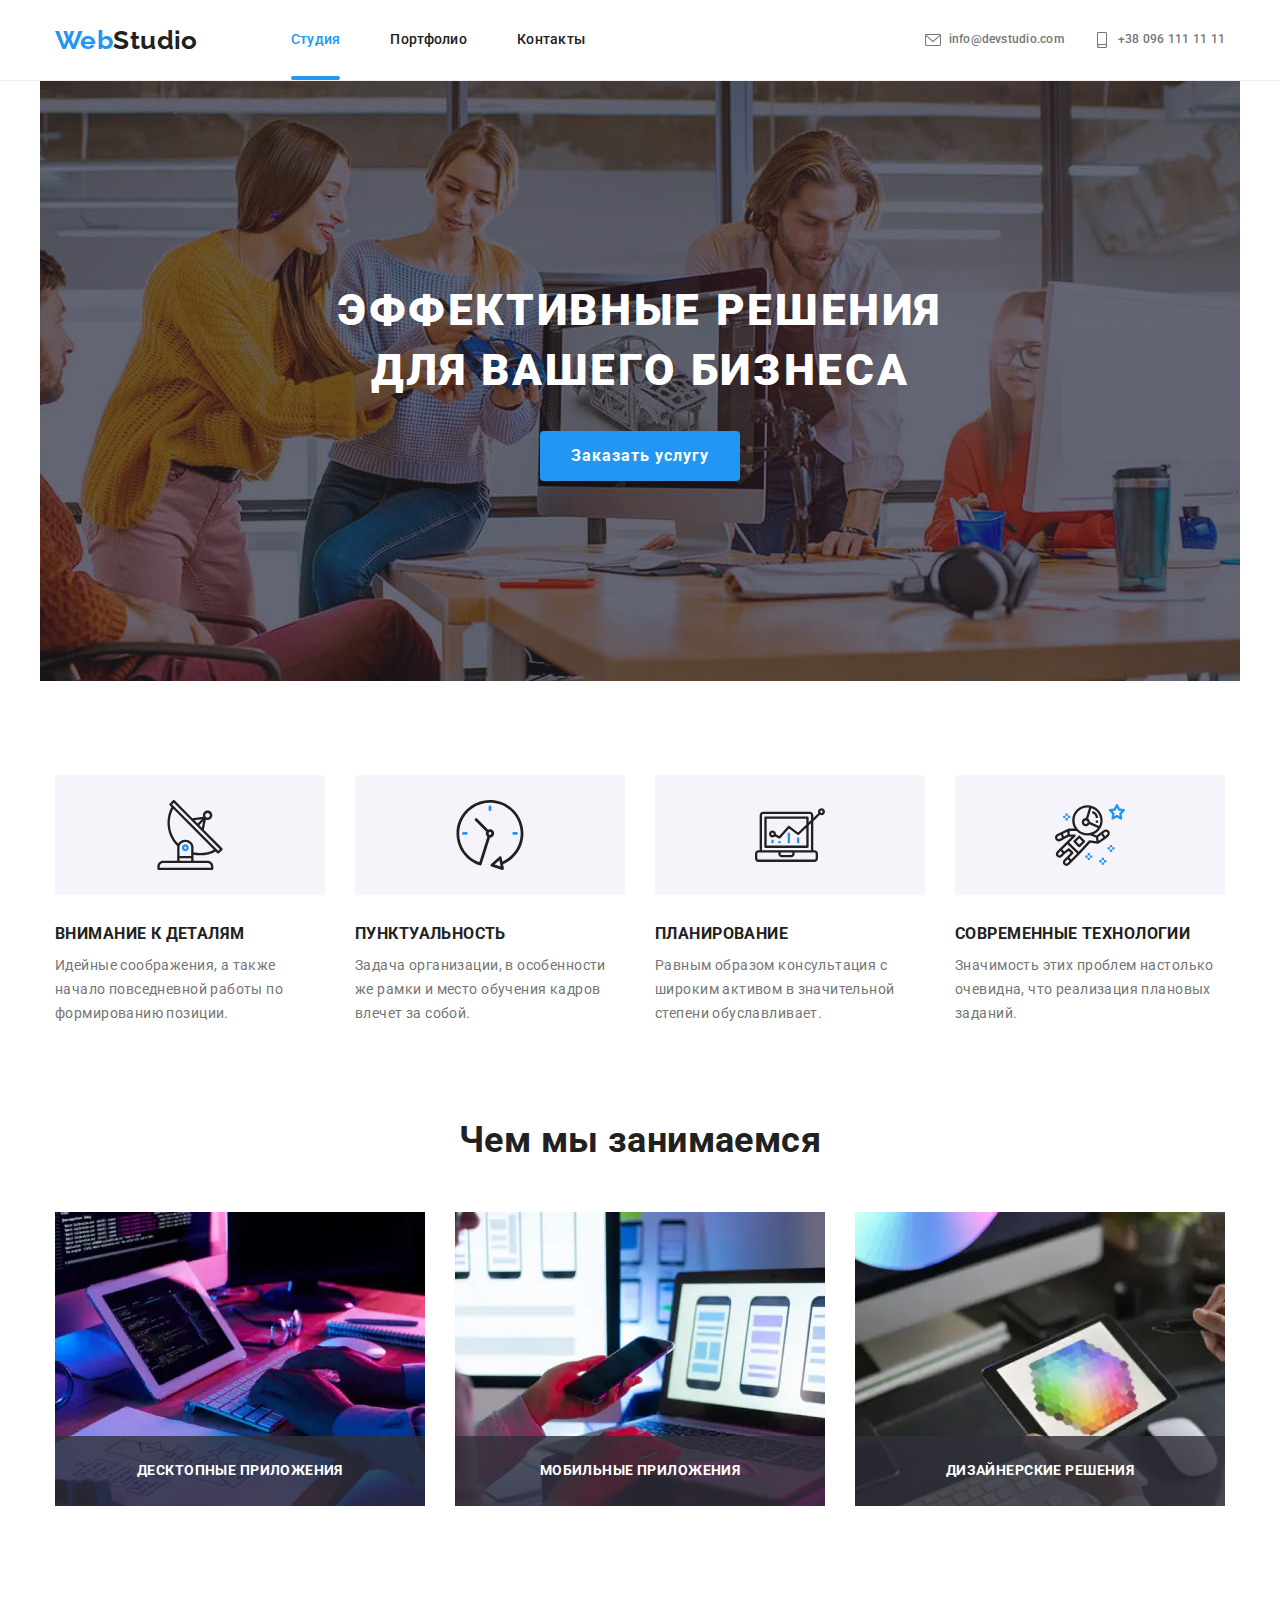
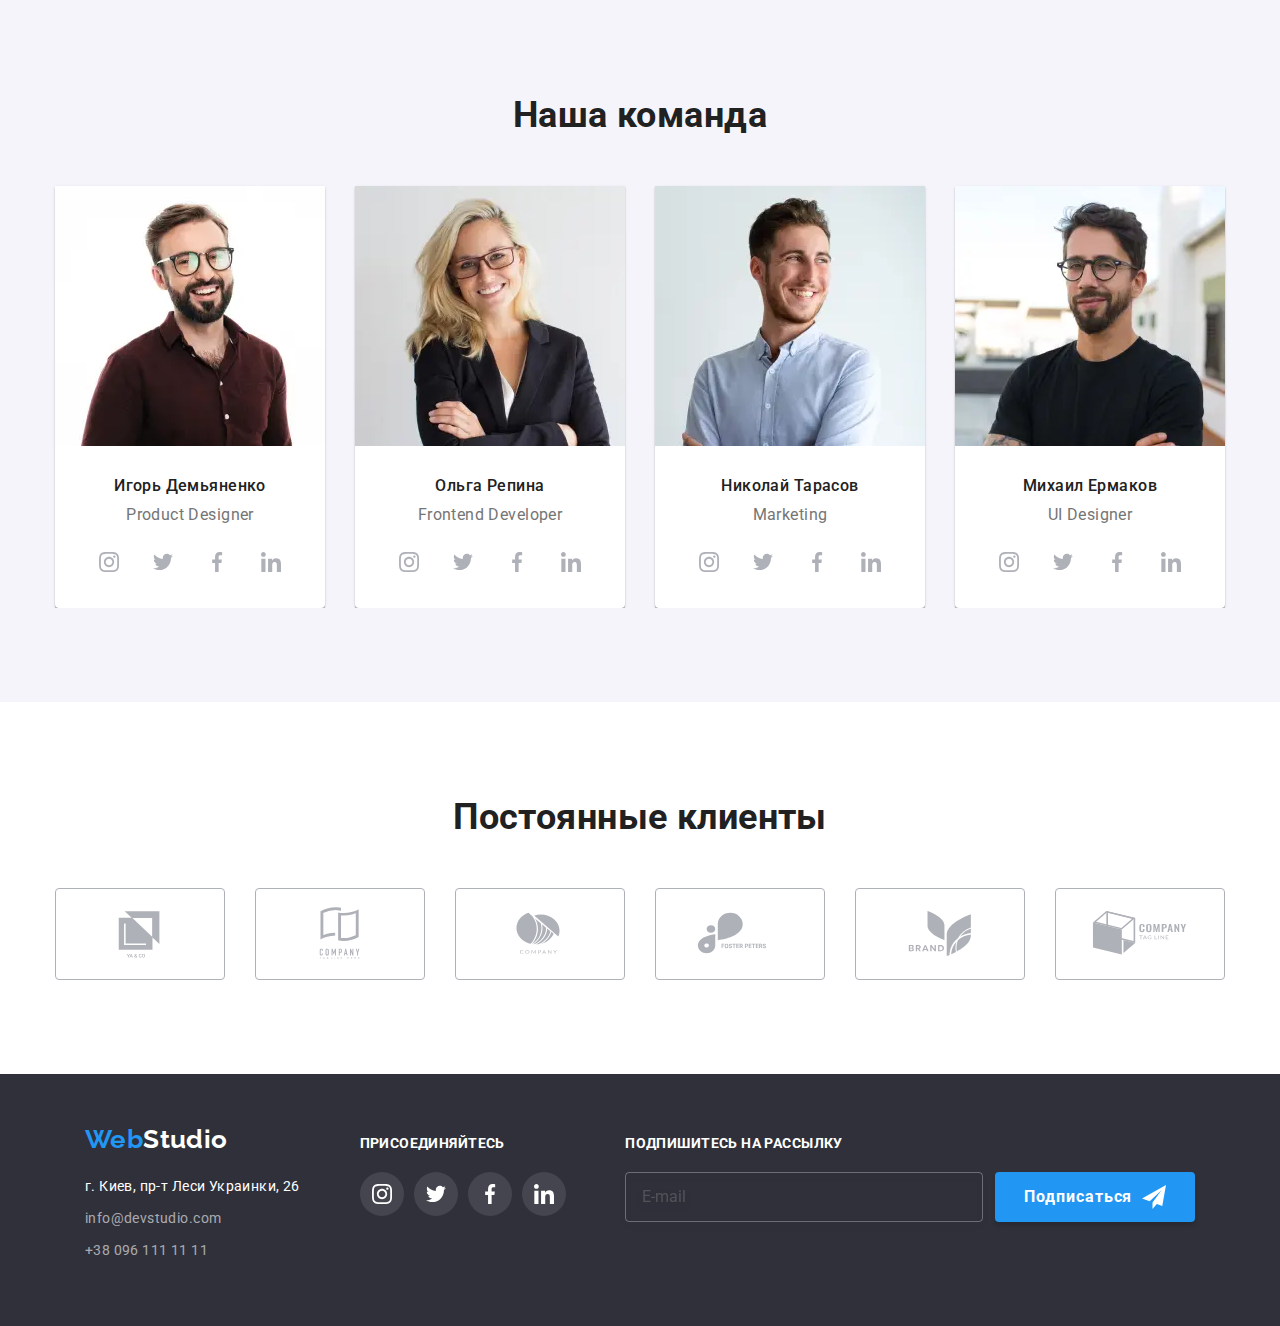
==== commit 43548d65: "исправлены ошибки" ====
--- a/index.html
+++ b/index.html
@@ -55,7 +55,7 @@
         </button>
     </div>
     <div class="mob-menu" data-menu>
-        <div class="section__container mob-menu__container" >
+        <div class="mob-menu__container" >
             <button class="mob-menu__close-btn" type="button" data-menu-close>
                 <svg class="mob-menu__close-icon" width="40" height="40">
                     <use href="./images/sprite.svg#close-mob-menu"></use>
@@ -157,19 +157,19 @@
 </section>
 
 <!-- Features -->
-<section class="section">
-    <div class="section__container section--none-top">
+<section class="section section--none-top">
+    <div class="section__container">
         <h2 class="section__title">Чем мы занимаемся</h2>
         <ul class="feature">
             <li class="feature__item">
                 <picture>
                     <source srcset="
-                        ./images/desk/feature1.webp 1x, 
-                        ./images/desk/feature1@2x.webp 2x" type="image/webp"/>
+                        ./images/desk/feature1_1200px.webp 1x, 
+                        ./images/desk/feature1@2x_1200px.webp 2x" type="image/webp"/>
                     <source srcset="
-                        ./images/desk/feature1.jpg 1x, 
-                        ./images/desk/feature1@2x.jpg 2x" type="image/jpg"/>
-                    <img class="member__image" src="./images/mob/feature1.jpg" alt="Процесс расработки проекта">
+                        ./images/desk/feature1_1200px.jpg 1x, 
+                        ./images/desk/feature1@2x_1200px.jpg 2x" type="image/jpg"/>
+                    <img class="member__image" src="./images/mob/feature1_1200px.jpg" alt="Процесс расработки проекта">
                 </picture>
                 <div class="feature-wrapper">
                     <p class="feature__text">Десктопные приложения</p>
@@ -178,12 +178,12 @@
             <li class="feature__item">
                 <picture>
                     <source srcset="
-                        ./images/desk/feature2.webp 1x, 
-                        ./images/desk/feature2@2x.webp 2x" type="image/webp"/>
+                        ./images/desk/feature2_1200px.webp 1x, 
+                        ./images/desk/feature2@2x_1200px.webp 2x" type="image/webp"/>
                     <source srcset="
-                        ./images/desk/feature2.jpg 1x, 
-                        ./images/desk/feature2@2x.jpg 2x" type="image/jpg"/>
-                    <img class="member__image" src="./images/mob/feature2.jpg" alt="Адаптация для мобильных устройств">
+                        ./images/desk/feature2_1200px.jpg 1x, 
+                        ./images/desk/feature2@2x_1200px.jpg 2x" type="image/jpg"/>
+                    <img class="member__image" src="./images/mob/feature2_1200px.jpg" alt="Адаптация для мобильных устройств">
                 </picture>
                 <div class="feature-wrapper">
                     <p class="feature__text">Мобильные приложения</p>
@@ -192,12 +192,12 @@
             <li class="feature__item">
                 <picture>
                     <source srcset="
-                        ./images/desk/feature3.webp 1x, 
-                        ./images/desk/feature3@2x.webp 2x" type="image/webp"/>
+                        ./images/desk/feature3_1200px.webp 1x, 
+                        ./images/desk/feature3@2x_1200px.webp 2x" type="image/webp"/>
                     <source srcset="
-                        ./images/desk/feature3.jpg 1x, 
-                        ./images/desk/feature3@2x.jpg 2x" type="image/jpg"/>
-                    <img class="member__image" src="./images/mob/feature3.jpg" alt="Разработка дизайна">
+                        ./images/desk/feature3_1200px.jpg 1x, 
+                        ./images/desk/feature3@2x_1200px.jpg 2x" type="image/jpg"/>
+                    <img class="member__image" src="./images/mob/feature3_1200px.jpg" alt="Разработка дизайна">
                 </picture>
                 <div class="feature-wrapper">
                     <p class="feature__text">Дизайнерские решения</p>
@@ -215,24 +215,24 @@
             <li class="member__item">
                 <picture>
                     <source media="(min-width:1200px)" srcset="
-                        ./images/desk/member1.webp 1x, 
-                        ./images/desk/member1@2x.webp 2x" type="image/webp"/>
-                    <source media="(min-width:1200px)" srcset="
-                        ./images/desk/member1.jpg 1x, 
-                        ./images/desk/member1@2x.jpg 2x" type="image/jpg"/>
-                    <source media="(min-width:768px)" srcset="
-                        ./images/tab/member1.webp 1x, 
-                        ./images/tab/member1@2x.webp 2x" type="image/webp"/>
-                    <source media="(min-width:768px)" srcset="
-                        ./images/tab/member1.jpg 1x, 
-                        ./images/tab/member1@2x.jpg 2x" type="image/jpg"/>
-                    <source media="(max-width:767px)" srcset="
-                        ./images/mob/member1.webp 1x, 
-                        ./images/mob/member1@2x.webp 2x" type="image/webp"/>
-                    <source media="(max-width:767px)" srcset="
-                        ./images/mob/member1.jpg 1x, 
-                        ./images/mob/member1@2x.jpg 2x" type="image/jpg"/>
-                    <img class="member__image" src="./images/mob/member1.jpg" alt="фото Игоря Демьяненко">
+                        ./images/desk/member1_1200px.webp 1x, 
+                        ./images/desk/member1@2x_1200px.webp 2x" type="image/webp"/>
+                    <source media="(min-width:1200px)" srcset="
+                        ./images/desk/member1_1200px.jpg 1x, 
+                        ./images/desk/member1@2x_1200px.jpg 2x" type="image/jpg"/>
+                    <source media="(min-width:768px)" srcset="
+                        ./images/tab/member1_768px.webp 1x, 
+                        ./images/tab/member1@2x_768px.webp 2x" type="image/webp"/>
+                    <source media="(min-width:768px)" srcset="
+                        ./images/tab/member1_768px.jpg 1x, 
+                        ./images/tab/member1@2x_768px.jpg 2x" type="image/jpg"/>
+                    <source media="(max-width:767px)" srcset="
+                        ./images/mob/member1_480px.webp 1x, 
+                        ./images/mob/member1@2x_480px.webp 2x" type="image/webp"/>
+                    <source media="(max-width:767px)" srcset="
+                        ./images/mob/member1_480px.jpg 1x, 
+                        ./images/mob/member1@2x_480px.jpg 2x" type="image/jpg"/>
+                    <img class="member__image" src="./images/mob/member1_480px.jpg" alt="фото Игоря Демьяненко">
                 </picture>
                 <div class="member-wrapper">
                   <h3 class="member__name">Игорь Демьяненко</h3>
@@ -272,24 +272,24 @@
             <li class="member__item">
                 <picture>
                     <source media="(min-width:1200px)" srcset="
-                        ./images/desk/member2.webp 1x, 
-                        ./images/desk/member2@2x.webp 2x" type="image/webp"/>
-                    <source media="(min-width:1200px)" srcset="
-                        ./images/desk/member2.jpg 1x, 
-                        ./images/desk/member2@2x.jpg 2x" type="image/jpg"/>
-                    <source media="(min-width:768px)" srcset="
-                        ./images/tab/member2.webp 1x, 
-                        ./images/tab/member2@2x.webp 2x" type="image/webp"/>
-                    <source media="(min-width:768px)" srcset="
-                        ./images/tab/member2.jpg 1x, 
-                        ./images/tab/member2@2x.jpg 2x" type="image/jpg"/>
-                    <source media="(max-width:767px)" srcset="
-                        ./images/mob/member2.webp 1x, 
-                        ./images/mob/member2@2x.webp 2x" type="image/webp"/>
-                    <source media="(max-width:767px)" srcset="
-                        ./images/mob/member2.jpg 1x, 
-                        ./images/mob/member2@2x.jpg 2x" type="image/jpg"/>
-                    <img class="member__image" src="./images/mob/member2.jpg" alt="фото Игоря Демьяненко">
+                        ./images/desk/member2_1200px.webp 1x, 
+                        ./images/desk/member2@2x_1200px.webp 2x" type="image/webp"/>
+                    <source media="(min-width:1200px)" srcset="
+                        ./images/desk/member2_1200px.jpg 1x, 
+                        ./images/desk/member2@2x_1200px.jpg 2x" type="image/jpg"/>
+                    <source media="(min-width:768px)" srcset="
+                        ./images/tab/member2_768px.webp 1x, 
+                        ./images/tab/member2@2x_768px.webp 2x" type="image/webp"/>
+                    <source media="(min-width:768px)" srcset="
+                        ./images/tab/member2_768px.jpg 1x, 
+                        ./images/tab/member2@2x_768px.jpg 2x" type="image/jpg"/>
+                    <source media="(max-width:767px)" srcset="
+                        ./images/mob/member2_480px.webp 1x, 
+                        ./images/mob/member2@2x_480px.webp 2x" type="image/webp"/>
+                    <source media="(max-width:767px)" srcset="
+                        ./images/mob/member2_480px.jpg 1x, 
+                        ./images/mob/member2@2x_480px.jpg 2x" type="image/jpg"/>
+                    <img class="member__image" src="./images/mob/member2_480px.jpg" alt="фото Игоря Демьяненко">
                 </picture>
                 <div class="member-wrapper">
                   <h3 class="member__name">Ольга Репина</h3>
@@ -329,24 +329,24 @@
             <li class="member__item">
                 <picture>
                     <source media="(min-width:1200px)" srcset="
-                        ./images/desk/member3.webp 1x, 
-                        ./images/desk/member3@2x.webp 2x" type="image/webp"/>
-                    <source media="(min-width:1200px)" srcset="
-                        ./images/desk/member3.jpg 1x, 
-                        ./images/desk/member3@2x.jpg 2x" type="image/jpg"/>
-                    <source media="(min-width:768px)" srcset="
-                        ./images/tab/member3.webp 1x, 
-                        ./images/tab/member3@2x.webp 2x" type="image/webp"/>
-                    <source media="(min-width:768px)" srcset="
-                        ./images/tab/member3.jpg 1x, 
-                        ./images/tab/member3@2x.jpg 2x" type="image/jpg"/>
-                    <source media="(max-width:767px)" srcset="
-                        ./images/mob/member3.webp 1x, 
-                        ./images/mob/member3@2x.webp 2x" type="image/webp"/>
-                    <source media="(max-width:767px)" srcset="
-                        ./images/mob/member3.jpg 1x, 
-                        ./images/mob/member3@2x.jpg 2x" type="image/jpg"/>
-                    <img class="member__image" src="./images/mob/member3.jpg" alt="фото Игоря Демьяненко">
+                        ./images/desk/member3_1200px.webp 1x, 
+                        ./images/desk/member3@2x_1200px.webp 2x" type="image/webp"/>
+                    <source media="(min-width:1200px)" srcset="
+                        ./images/desk/member3_1200px.jpg 1x, 
+                        ./images/desk/member3@2x_1200px.jpg 2x" type="image/jpg"/>
+                    <source media="(min-width:768px)" srcset="
+                        ./images/tab/member3_768px.webp 1x, 
+                        ./images/tab/member3@2x_768px.webp 2x" type="image/webp"/>
+                    <source media="(min-width:768px)" srcset="
+                        ./images/tab/member3_768px.jpg 1x, 
+                        ./images/tab/member3@2x_768px.jpg 2x" type="image/jpg"/>
+                    <source media="(max-width:767px)" srcset="
+                        ./images/mob/member3_480px.webp 1x, 
+                        ./images/mob/member3@2x_480px.webp 2x" type="image/webp"/>
+                    <source media="(max-width:767px)" srcset="
+                        ./images/mob/member3_480px.jpg 1x, 
+                        ./images/mob/member3@2x_480px.jpg 2x" type="image/jpg"/>
+                    <img class="member__image" src="./images/mob/member3-480px.jpg" alt="фото Игоря Демьяненко">
                 </picture>
                 <div class="member-wrapper">
                   <h3 class="member__name">Николай Тарасов</h3>
@@ -386,24 +386,24 @@
             <li class="member__item">
                 <picture>
                     <source media="(min-width:1200px)" srcset="
-                        ./images/desk/member4.webp 1x, 
-                        ./images/desk/member4@2x.webp 2x" type="image/webp"/>
-                    <source media="(min-width:1200px)" srcset="
-                        ./images/desk/member4.jpg 1x, 
-                        ./images/desk/member4@2x.jpg 2x" type="image/jpg"/>
-                    <source media="(min-width:768px)" srcset="
-                        ./images/tab/member4.webp 1x, 
-                        ./images/tab/member4@2x.webp 2x" type="image/webp"/>
-                    <source media="(min-width:768px)" srcset="
-                        ./images/tab/member4.jpg 1x, 
-                        ./images/tab/member4@2x.jpg 2x" type="image/jpg"/>
-                    <source media="(max-width:767px)" srcset="
-                        ./images/mob/member4.webp 1x, 
-                        ./images/mob/member4@2x.webp 2x" type="image/webp"/>
-                    <source media="(max-width:767px)" srcset="
-                        ./images/mob/member4.jpg 1x, 
-                        ./images/mob/member4@2x.jpg 2x" type="image/jpg"/>
-                    <img class="member__image" src="./images/mob/member4.jpg" alt="фото Игоря Демьяненко">
+                        ./images/desk/member4_1200px.webp 1x, 
+                        ./images/desk/member4@2x_1200px.webp 2x" type="image/webp"/>
+                    <source media="(min-width:1200px)" srcset="
+                        ./images/desk/member4_1200px.jpg 1x, 
+                        ./images/desk/member4@2x_1200px.jpg 2x" type="image/jpg"/>
+                    <source media="(min-width:768px)" srcset="
+                        ./images/tab/member4_768px.webp 1x, 
+                        ./images/tab/member4@2x_768px.webp 2x" type="image/webp"/>
+                    <source media="(min-width:768px)" srcset="
+                        ./images/tab/member4_768px.jpg 1x, 
+                        ./images/tab/member4@2x_768px.jpg 2x" type="image/jpg"/>
+                    <source media="(max-width:767px)" srcset="
+                        ./images/mob/member4_480px.webp 1x, 
+                        ./images/mob/member4@2x_480px.webp 2x" type="image/webp"/>
+                    <source media="(max-width:767px)" srcset="
+                        ./images/mob/member4_480px.jpg 1x, 
+                        ./images/mob/member4@2x_480px.jpg 2x" type="image/jpg"/>
+                    <img class="member__image" src="./images/mob/member4_480px.jpg" alt="фото Игоря Демьяненко">
                 </picture>
                 <div class="member-wrapper">
                   <h3 class="member__name">Михаил Ермаков</h3>
@@ -566,7 +566,7 @@
 </footer>
 
 <!-- Modal Window -->
-<div class="backdrop backdrop--is-hidden" data-modal>
+<div class="backdrop section__container backdrop--is-hidden" data-modal>
     <div class="window">
         <h3 class="window__title">Оставьте свои данные, мы вам перезвоним</h3>
         <button class="window__close-button" data-modal-close></button>
--- a/css/main.min.css
+++ b/css/main.min.css
@@ -1,2 +1,2 @@
-.mob-menu__nav__link,.mob-menu__tel__link,.mob-menu__mail__link,.mob-menu__socials__link,.ftr-contact__link,.socials__link,.client__link,.form__checkbox__contract-link,.portfolio__link{text-decoration:none}.ftr-contact,.advantage,.member,.socials,.client,.filter,.portfolio{padding:0;margin:0;list-style:none}.location,.appeal,.advantage__text,.member__position,.portfolio__filter,.overlay__text{margin:0;padding:0}.header-logo,.footer-logo{font-family:Raleway;font-size:26px;line-height:1.19;font-weight:700;text-decoration:none}.button-primary--footer,.button-primary--hero,.button-primary{display:-webkit-box;display:-ms-flexbox;display:flex;-webkit-box-align:center;-ms-flex-align:center;align-items:center;-webkit-box-pack:center;-ms-flex-pack:center;justify-content:center;width:200px;height:50px;border-radius:4px;border:none;font-weight:700;font-size:16px;line-height:1.88;letter-spacing:0.06em;color:#fff;-webkit-box-shadow:0px 4px 4px rgba(0,0,0,0.15);box-shadow:0px 4px 4px rgba(0,0,0,0.15);background-color:#2196f3;cursor:pointer}*,*::before,*::after{-webkit-box-sizing:border-box;box-sizing:border-box}body{background-color:#fff;color:#757575;font-family:Roboto,sans-serif;letter-spacing:0.03em;font-size:14px;line-height:1.71}.section__container{padding:0 15px;margin:0 auto;overflow-x:hidden}@media screen and (min-width: 480px){.section__container{width:480px;padding:60px 15px}}@media screen and (min-width: 768px){.section__container{width:768px}}@media screen and (min-width: 1200px){.section__container{width:1200px;padding:94px 15px}}.section__title{margin-top:0;font-weight:bold;line-height:1.17;text-align:center;color:#212121}@media screen and (min-width: 480px){.section__title{margin-bottom:30px;font-size:28px}}@media screen and (min-width: 1200px){.section__title{margin-bottom:50px;font-size:36px}}.mob-menu{z-index:2;position:absolute;top:0;left:0;opacity:0;visibility:hidden;pointer-events:none;width:480px;height:796;overflow:auto}.mob-menu.is-open{opacity:1;visibility:visible;pointer-events:auto;background-color:#fff}.mob-menu__container{position:relative;padding-top:48px;padding-bottom:48px;padding-left:40px}.mob-menu__close-btn{position:absolute;top:10px;right:15px;display:-webkit-box;display:-ms-flexbox;display:flex;-webkit-box-align:center;-ms-flex-align:center;align-items:center;-webkit-box-pack:center;-ms-flex-pack:center;justify-content:center;padding:0;border:0;-webkit-box-sizing:border-box;box-sizing:border-box;background-color:transparent;line-height:0}.mob-menu__close-icon{display:block;fill:#212121}.mob-menu__close-btn:active .mob-menu__close-icon{fill:#2196f3}.mob-menu__nav{padding:0;margin:0 0 302px 0;list-style:none}.mob-menu__nav__item{margin-bottom:32px}.mob-menu__nav__link{font-weight:500;letter-spacing:0.02em;font-size:40px;line-height:1.18;color:#212121}.mob-menu__nav__link--current{color:#2196f3}.mob-menu__tel{margin-bottom:32px}.mob-menu__tel__link{font-weight:500;font-size:34px;line-height:1.18;letter-spacing:0.02em;color:#2196f3}.mob-menu__mail{margin-bottom:64px}.mob-menu__mail__link{font-weight:500;font-size:24px;line-height:1.18;letter-spacing:0.02em;color:#757575}.mob-menu__socials{display:-webkit-box;display:-ms-flexbox;display:flex;padding:0;margin:0;list-style:none}.mob-menu__socials__item:not(:last-child){padding-right:10px}.mob-menu__socials__item+.mob-menu__socials__item{padding-left:10px;border-left:1px solid rgba(33,33,33,0.2)}.mob-menu__socials__link{font-weight:500;font-size:18px;line-height:1.22;letter-spacing:0.02em;color:#2196f3}.site-nav{display:none}.contact{display:none}.header-container{display:-webkit-box;display:-ms-flexbox;display:flex;-webkit-box-pack:justify;-ms-flex-pack:justify;justify-content:space-between;-webkit-box-align:center;-ms-flex-align:center;align-items:center;height:60px;padding:0 15px}.header-logo{font-size:24px;color:#212121}.header-logo-colorized{color:#2196f3}.menu-btn{display:-webkit-box;display:-ms-flexbox;display:flex;-webkit-box-align:center;-ms-flex-align:center;align-items:center;-webkit-box-pack:center;-ms-flex-pack:center;justify-content:center;padding:0;border:0;-webkit-box-sizing:border-box;box-sizing:border-box;background-color:transparent;line-height:0}.menu-btn__icon{display:block;fill:#212121}.menu-btn:active .menu-btn__icon{fill:#2196f3}@media screen and (min-width: 768px){.menu-btn{display:none}.nav-group{display:-webkit-box;display:-ms-flexbox;display:flex;-webkit-box-align:center;-ms-flex-align:center;align-items:center;height:60px}.site-nav{display:-webkit-box;display:-ms-flexbox;display:flex;list-style:none;height:60px;margin:0 0 0 88px;padding:0}.site-nav__item{position:relative}.site-nav__item+.site-nav__item{margin-left:50px}.site-nav__link{display:block;padding:22px 0;color:#212121;font-weight:500;font-size:14px;line-height:1.14;letter-spacing:0.02em;text-decoration:none;-webkit-transition:color 250ms cubic-bezier(0.4, 0, 0.2, 1);transition:color 250ms cubic-bezier(0.4, 0, 0.2, 1)}.site-nav__link--current{color:#2196f3}.site-nav__link--current::after{content:'';position:absolute;bottom:0;left:0;width:100%;height:4px;border-radius:2px;background-color:#2196f3}.contact{display:-webkit-box;display:-ms-flexbox;display:flex;-webkit-box-orient:vertical;-webkit-box-direction:normal;-ms-flex-direction:column;flex-direction:column;margin:0;padding:0;list-style:none}.contact__item:first-child{margin-bottom:10px}.contact__link{text-decoration:none;display:-webkit-box;display:-ms-flexbox;display:flex;color:#757575;font-weight:500;font-size:12px;line-height:1.17;letter-spacing:0.02em;-webkit-transition:color 250ms cubic-bezier(0.4, 0, 0.2, 1);transition:color 250ms cubic-bezier(0.4, 0, 0.2, 1)}.contact__icon{width:16px;height:16px;margin-right:8px;fill:currentColor}}@media screen and (min-width: 1200px){.page-header{border-bottom:1px solid #eee}.header-container{-webkit-box-pack:start;-ms-flex-pack:start;justify-content:start;height:80px}.header-logo{font-size:26px}.site-nav{margin-left:93px}.site-nav__link:hover,.site-nav__link:focus{color:#2196f3}.contact{-webkit-box-orient:horizontal;-webkit-box-direction:normal;-ms-flex-direction:row;flex-direction:row;margin-left:305px}.contact__link:hover,.contact__link:focus{color:#2196f3}.contact__item:first-child{margin-bottom:0px}.contact__item:last-child{margin-left:30px}}.page-footer{background-color:#2f303a}.ftr-address-wrapper{display:block;text-align:center;margin-bottom:60px}.footer-logo{display:block;margin-bottom:20px;font-size:24px;color:#fff}.footer-logo-colorized{color:#2196f3}.location{margin-bottom:8px;font-style:normal;line-height:1.71;color:#fff}.ftr-contact__item:first-child{margin-bottom:8px}.ftr-contact__link{font-style:normal;line-height:1.71;color:rgba(255,255,255,0.6)}.ftr-contact__link:active{color:#fff}.ftr-socials-wrapper{display:block;text-align:center;margin-bottom:60px}.appeal{margin-bottom:20px;line-height:1.17;font-weight:700;text-transform:uppercase;color:#fff}.subscription{display:-webkit-box;display:-ms-flexbox;display:flex;-webkit-box-orient:vertical;-webkit-box-direction:normal;-ms-flex-direction:column;flex-direction:column;text-align:center}.subscription__title{margin-bottom:20px;line-height:1.17;font-weight:700;text-transform:uppercase;color:#fff}.signup{display:block;text-align:center}.signup__mail{width:450px;height:50px;padding-left:16px;margin-bottom:20px;font-size:16px;line-height:1.25;color:rgba(255,255,255,0.6);background-color:transparent;border:1px solid rgba(255,255,255,0.3);-webkit-box-sizing:border-box;box-sizing:border-box;-webkit-filter:drop-shadow(0px 4px 4px rgba(0,0,0,0.15));filter:drop-shadow(0px 4px 4px rgba(0,0,0,0.15));border-radius:4px}.signup__icon{display:inline-block;width:24px;height:24px;margin-left:10px;background-color:transparent}.button-primary--footer{margin:0 auto}@media screen and (min-width: 768px){.footer-container{display:-webkit-box;display:-ms-flexbox;display:flex;-ms-flex-wrap:wrap;flex-wrap:wrap;-ms-flex-pack:distribute;justify-content:space-around}}@media screen and (min-width: 1200px){.page-footer{display:-webkit-box;display:-ms-flexbox;display:flex;-webkit-box-align:center;-ms-flex-align:center;align-items:center;height:252px}.footer-container{display:-webkit-box;display:-ms-flexbox;display:flex;-webkit-box-align:baseline;-ms-flex-align:baseline;align-items:baseline;padding:0 15px}.ftr-address-wrapper{display:-webkit-box;display:-ms-flexbox;display:flex;-webkit-box-orient:vertical;-webkit-box-direction:normal;-ms-flex-direction:column;flex-direction:column}.footer-logo{font-size:26px}.ftr-address-wrapper{text-align:left;margin-bottom:0}.appeal{text-align:left}.subscription{display:-webkit-box;display:-ms-flexbox;display:flex;-webkit-box-orient:vertical;-webkit-box-direction:normal;-ms-flex-direction:column;flex-direction:column;text-align:left}.button-primary--footer{margin-left:12px}.signup{display:-webkit-box;display:-ms-flexbox;display:flex}.signup__mail{width:358px;margin-bottom:0}}.hero{margin:0 auto;padding-top:118px;padding-bottom:118px;background-color:#c4c4c4;background-size:contain;background-image:-webkit-gradient(linear, left top, left bottom, from(rgba(47,48,58,0.4)), to(rgba(47,48,58,0.4))),url(../../../images/mob/Hero.jpg);background-image:linear-gradient(rgba(47,48,58,0.4), rgba(47,48,58,0.4)),url(../../../images/mob/Hero.jpg)}@media screen and (min-device-pixel-ratio: 2), screen and (-webkit-min-device-pixel-ratio: 2), screen and (min-resolution: 192dpi), screen and (min-resolution: 2dppx){.hero{background-image:url(../../../images/mob/Hero@2x.jpg)}}.hero__title{margin:0 auto 30px;max-width:360px;font-weight:900;font-size:26px;line-height:1.62;text-align:center;letter-spacing:0.06em;text-transform:uppercase;color:#fff}@media screen and (min-width: 768px){.hero{background-image:-webkit-gradient(linear, left top, left bottom, from(rgba(47,48,58,0.4)), to(rgba(47,48,58,0.4))),url(../../../images/tab/Hero.jpg);background-image:linear-gradient(rgba(47,48,58,0.4), rgba(47,48,58,0.4)),url(../../../images/tab/Hero.jpg)}}@media screen and (min-width: 768px) and (min-device-pixel-ratio: 2), screen and (min-width: 768px) and (-webkit-min-device-pixel-ratio: 2), screen and (min-width: 768px) and (min-resolution: 192dpi), screen and (min-width: 768px) and (min-resolution: 2dppx){.hero{background-image:url(../../../images/tab/Hero@2x.jpg)}}@media screen and (min-width: 1200px){.hero{max-width:1600px;background-image:-webkit-gradient(linear, left top, left bottom, from(rgba(47,48,58,0.4)), to(rgba(47,48,58,0.4))),url(../../../images/desk/Hero.jpg);background-image:linear-gradient(rgba(47,48,58,0.4), rgba(47,48,58,0.4)),url(../../../images/desk/Hero.jpg)}}@media screen and (min-width: 1200px) and (min-device-pixel-ratio: 2), screen and (min-width: 1200px) and (-webkit-min-device-pixel-ratio: 2), screen and (min-width: 1200px) and (min-resolution: 192dpi), screen and (min-width: 1200px) and (min-resolution: 2dppx){.hero{background-image:url(../../../images/desk/Hero@2x.jpg)}}.button-primary--hero{margin:0 auto;-webkit-transition:background-color 250ms cubic-bezier(0.4, 0, 0.2, 1);transition:background-color 250ms cubic-bezier(0.4, 0, 0.2, 1)}.button-primary--hero:hover,.button-primary--hero:focus{background-color:#188ce8}.advantage__title{margin-top:0;margin-bottom:10px;text-align:center;font-weight:bold;line-height:1.14;text-transform:uppercase;color:#212121}.advantage__item{margin-bottom:30px}.advantage__item:last-child{margin-bottom:0%}.icon-wrapper{display:-webkit-box;display:-ms-flexbox;display:flex;-webkit-box-align:center;-ms-flex-align:center;align-items:center;-webkit-box-pack:center;-ms-flex-pack:center;justify-content:center;margin-bottom:30px;max-width:450px;height:120px;border-radius:4px;background-color:#f5f4fa}.section__title--hide{display:none}@media screen and (min-width: 768px){.advantage{display:-webkit-box;display:-ms-flexbox;display:flex;-ms-flex-wrap:wrap;flex-wrap:wrap}.advantage__item{max-width:354px}.advantage__item:nth-child(2n){margin-left:30px}.advantage__item:nth-last-child(-n+2){margin-bottom:0}.advantage__title{text-align:left}}@media screen and (min-width: 1200px){.advantage{-ms-flex-wrap:nowrap;flex-wrap:nowrap}.advantage__item{max-width:270px;margin-bottom:0}.advantage__item+.advantage__item{margin-left:30px}}.section--none-top{display:none}@media screen and (min-width: 1200px){.section--none-top{display:block;padding-top:0}.feature{display:-webkit-box;display:-ms-flexbox;display:flex;list-style:none;margin:0;padding:0%;-webkit-box-pack:center;-ms-flex-pack:center;justify-content:center}.feature__item{position:relative}.feature__item+.feature__item{margin-left:30px}.feature__image{display:block}.feature__text{margin:0;padding:0}.feature-wrapper{position:absolute;display:block;bottom:0;left:0;text-align:center;padding-top:27px;padding-bottom:27px;width:100%;height:70px;font-weight:700;line-height:1.17;text-transform:uppercase;color:#fff;background-color:rgba(47,48,58,0.8)}}.section--dimm{background-color:#f5f4fa}.member__image{display:block;width:100%}.member__name{font-weight:500;font-size:16px;line-height:1.19;text-align:center;margin-top:0;margin-bottom:10px;color:#212121}.member__position{margin-bottom:16px;font-size:16px;line-height:1.19;text-align:center}.member__item{max-width:100%;-webkit-box-shadow:0px 1px 3px rgba(0,0,0,0.12),0px 1px 1px rgba(0,0,0,0.14),0px 2px 1px rgba(0,0,0,0.2);box-shadow:0px 1px 3px rgba(0,0,0,0.12),0px 1px 1px rgba(0,0,0,0.14),0px 2px 1px rgba(0,0,0,0.2);border-radius:0px 0px 4px 4px;background-color:#fff;margin-bottom:30px}.member-wrapper{padding:30px 0 24px}.socials{display:-webkit-box;display:-ms-flexbox;display:flex;-webkit-box-pack:center;-ms-flex-pack:center;justify-content:center}.socials__item+.socials__item{margin-left:10px}.socials__link{display:-webkit-box;display:-ms-flexbox;display:flex;-webkit-box-align:center;-ms-flex-align:center;align-items:center;-webkit-box-pack:center;-ms-flex-pack:center;justify-content:center;width:44px;height:44px;border-radius:50px;background-color:rgba(255,255,255,0.1);-webkit-transition:background-color 250ms cubic-bezier(0.4, 0, 0.2, 1);transition:background-color 250ms cubic-bezier(0.4, 0, 0.2, 1)}.socials__item:active .socials__link{background-color:#2196f3}.socials__icon{display:inline-block;width:20px;height:20px;fill:#fff;-webkit-transition:fill 250ms cubic-bezier(0.4, 0, 0.2, 1);transition:fill 250ms cubic-bezier(0.4, 0, 0.2, 1)}.socials__icon--grey{fill:#afb1b8}.socials__item:active .socials__icon{fill:#fff}@media screen and (min-width: 768px){.member{display:-webkit-box;display:-ms-flexbox;display:flex;-ms-flex-wrap:wrap;flex-wrap:wrap}.member__item{width:354px}.member__item:nth-child(2n){margin-left:30px}.member__item:nth-last-child(-n+2){margin-bottom:0}}@media screen and (min-width: 1200px){.member{-ms-flex-wrap:nowrap;flex-wrap:nowrap}.member__item{width:270px;margin-bottom:0}.member__item+.member__item{margin-left:30px}.socials__item:hover .socials__link{background-color:#2196f3}.socials__item:hover .socials__icon{fill:#fff}}.client{display:-webkit-box;display:-ms-flexbox;display:flex;-ms-flex-wrap:wrap;flex-wrap:wrap;-webkit-box-sizing:border-box;box-sizing:border-box}.client__item:nth-child(2n){margin-left:30px}.client__item{margin-bottom:30px;width:210px}.client__link{display:-webkit-box;display:-ms-flexbox;display:flex;-webkit-box-align:center;-ms-flex-align:center;align-items:center;-webkit-box-pack:center;-ms-flex-pack:center;justify-content:center;width:100%;height:92px;border:1px solid #afb1b8;-webkit-box-sizing:border-box;box-sizing:border-box;border-radius:4px;-webkit-transition:border-color 250ms cubic-bezier(0.4, 0, 0.2, 1);transition:border-color 250ms cubic-bezier(0.4, 0, 0.2, 1)}.client__link:active{border-color:#2196f3}.client__icon{fill:#afb1b8;-webkit-transition:fill 250ms cubic-bezier(0.4, 0, 0.2, 1);transition:fill 250ms cubic-bezier(0.4, 0, 0.2, 1)}.client__link:active .client__icon{fill:#2196f3}@media screen and (min-width: 768px){.client{-webkit-box-align:center;-ms-flex-align:center;align-items:center;-webkit-box-pack:center;-ms-flex-pack:center;justify-content:center}.client__item{margin-left:30px}.client__item:nth-child(3n+1){margin-left:0}.client__item:nth-last-child(-n+3){margin-bottom:0}.client__link{width:226px}}@media screen and (min-width: 1200px){.client{-ms-flex-wrap:nowrap;flex-wrap:nowrap}.client__item{margin-bottom:0}.client__item+.client__item{margin-left:30px}.client__link{width:170px}.client__link:hover{border-color:#2196f3}.client__link:hover .client__icon{fill:#2196f3}}input:focus-visible,textarea:focus-visible{outline:none}.backdrop{position:fixed;top:0;left:0;display:block;width:100%;height:100%;background-color:rgba(0,0,0,0.2);-webkit-transition:opacity 250ms cubic-bezier(0.4, 0, 0.2, 1),-webkit-transform 250ms cubic-bezier(0.4, 0, 0.2, 1);transition:opacity 250ms cubic-bezier(0.4, 0, 0.2, 1),-webkit-transform 250ms cubic-bezier(0.4, 0, 0.2, 1);transition:opacity 250ms cubic-bezier(0.4, 0, 0.2, 1),transform 250ms cubic-bezier(0.4, 0, 0.2, 1);transition:opacity 250ms cubic-bezier(0.4, 0, 0.2, 1),transform 250ms cubic-bezier(0.4, 0, 0.2, 1),-webkit-transform 250ms cubic-bezier(0.4, 0, 0.2, 1)}.backdrop--is-hidden{opacity:0;-webkit-transform:scale(0);transform:scale(0);pointer-events:none}.window{position:absolute;top:50%;left:50%;-webkit-transform:translate(-50%, -50%);transform:translate(-50%, -50%);width:450px;height:609px;padding:40px;background-color:#fff;-webkit-box-shadow:0px 1px 3px rgba(0,0,0,0.12),0px 1px 1px rgba(0,0,0,0.14),0px 2px 1px rgba(0,0,0,0.2);box-shadow:0px 1px 3px rgba(0,0,0,0.12),0px 1px 1px rgba(0,0,0,0.14),0px 2px 1px rgba(0,0,0,0.2);border-radius:4px}.window__title{margin:0;font-weight:bold;font-size:20px;line-height:1.5;text-align:center;color:#212121}.window__close-button{position:absolute;display:-webkit-box;display:-ms-flexbox;display:flex;-webkit-box-align:center;-ms-flex-align:center;align-items:center;-webkit-box-pack:center;-ms-flex-pack:center;justify-content:center;top:8px;right:8px;width:30px;height:30px;background-image:url(../images/close.svg);background-color:transparent;border:none;cursor:pointer;-webkit-transition:background-image 250ms cubic-bezier(0.4, 0, 0.2, 1);transition:background-image 250ms cubic-bezier(0.4, 0, 0.2, 1)}.window__close-button:hover,.window__close-button:focus{background-image:url(../images/close-active.svg)}.input-wrapper{position:relative}.form__field{display:-webkit-box;display:-ms-flexbox;display:flex;-webkit-box-orient:vertical;-webkit-box-direction:normal;-ms-flex-direction:column;flex-direction:column;margin-bottom:10px}.form__field__lable{margin-bottom:4px;font-size:12px;line-height:1.17;letter-spacing:0.01em;color:#757575}.form__field__input{width:100%;height:40px;padding-left:42px;border:1px solid rgba(33,33,33,0.2);border-radius:4px;-webkit-transition:border-color 250ms cubic-bezier(0.4, 0, 0.2, 1);transition:border-color 250ms cubic-bezier(0.4, 0, 0.2, 1)}.form__field__input:focus-within{outline:transparent;border-color:#2196f3}.form__field__icon{position:absolute;top:50%;left:12px;-webkit-transform:translateY(-50%);transform:translateY(-50%);width:18px;height:18px;fill:#212121;-webkit-transition:fill 250ms cubic-bezier(0.4, 0, 0.2, 1);transition:fill 250ms cubic-bezier(0.4, 0, 0.2, 1)}.form__field__input:focus+.form__field__icon{fill:#2196f3}::-webkit-input-placeholder{color:rgba(117,117,117,0.5)}:-ms-input-placeholder{color:rgba(117,117,117,0.5)}::-ms-input-placeholder{color:rgba(117,117,117,0.5)}::placeholder{color:rgba(117,117,117,0.5)}.form__comment{display:-webkit-box;display:-ms-flexbox;display:flex;-webkit-box-orient:vertical;-webkit-box-direction:normal;-ms-flex-direction:column;flex-direction:column}.form__comment__lable{margin-bottom:4px;font-size:12px;line-height:1.17;letter-spacing:0.01em}.form__comment__textarea{width:100%;height:120px;padding:12px 16px;resize:none;margin-bottom:20px;font-size:12px;line-height:1.17;letter-spacing:0.01em;border:1px solid rgba(33,33,33,0.2);border-radius:4px;-webkit-transition:border-color 250ms cubic-bezier(0.4, 0, 0.2, 1);transition:border-color 250ms cubic-bezier(0.4, 0, 0.2, 1)}.form__comment__textarea:focus{outline:transparent;border-color:#2196f3}.form__checkbox{display:block;text-align:center;margin-bottom:30px}.form__checkbox__lable{display:inline-block;font-size:12px;line-height:1.17}.form__checkbox__contract-link{font-size:12px;line-height:1.17;color:#2196f3}.form__checkbox__standart{-webkit-appearance:none;-moz-appearance:none;appearance:none;position:absolute}.form__checkbox__custom{display:inline-block;min-width:16px;height:15px;margin-right:7px;border:2px solid #212121;border-radius:4px;overflow:hidden;-webkit-transition:background-color 250ms cubic-bezier(0.4, 0, 0.2, 1),background-image 250ms cubic-bezier(0.4, 0, 0.2, 1),border-color 250ms cubic-bezier(0.4, 0, 0.2, 1);transition:background-color 250ms cubic-bezier(0.4, 0, 0.2, 1),background-image 250ms cubic-bezier(0.4, 0, 0.2, 1),border-color 250ms cubic-bezier(0.4, 0, 0.2, 1)}.form__checkbox__standart:checked+.form__checkbox__custom{border-color:transparent;background-color:#2196f3;background-image:url(../images/checkbox.svg);background-size:contain;background-position:center;background-repeat:no-repeat;background-origin:border-box}.button-primary--modal-wind{margin:0 auto}@media screen and (min-width: 1200px){.window{width:528px;height:581px}.form__checkbox__lable{font-size:14px}.form__checkbox__contract-link{font-size:14px}}.filter{display:-webkit-box;display:-ms-flexbox;display:flex;-ms-flex-wrap:wrap;flex-wrap:wrap;-webkit-box-pack:left;-ms-flex-pack:left;justify-content:left;margin-bottom:40px}.filter__item:not(:last-child){margin-right:8px}.filter__item:not(:nth-last-child(-n+2)){margin-bottom:15px}.button-secondary{display:inline-block;padding:6px 22px;border-radius:4px;border:none;color:#212121;background-color:#f5f4fa;font-family:inherit;font-weight:500;font-size:16px;line-height:1.63;text-align:center;letter-spacing:0.03em;cursor:pointer;-webkit-transition:background-color 250ms cubic-bezier(0.4, 0, 0.2, 1),color 250ms cubic-bezier(0.4, 0, 0.2, 1),-webkit-box-shadow 250ms cubic-bezier(0.4, 0, 0.2, 1);transition:background-color 250ms cubic-bezier(0.4, 0, 0.2, 1),color 250ms cubic-bezier(0.4, 0, 0.2, 1),-webkit-box-shadow 250ms cubic-bezier(0.4, 0, 0.2, 1);transition:background-color 250ms cubic-bezier(0.4, 0, 0.2, 1),color 250ms cubic-bezier(0.4, 0, 0.2, 1),box-shadow 250ms cubic-bezier(0.4, 0, 0.2, 1);transition:background-color 250ms cubic-bezier(0.4, 0, 0.2, 1),color 250ms cubic-bezier(0.4, 0, 0.2, 1),box-shadow 250ms cubic-bezier(0.4, 0, 0.2, 1),-webkit-box-shadow 250ms cubic-bezier(0.4, 0, 0.2, 1)}.button-secondary:hover,.button-secondary:focus,.button-secondary--current{color:#fff;background-color:#2196f3;-webkit-box-shadow:0px 3px 1px rgba(0,0,0,0.1),0px 1px 2px rgba(0,0,0,0.08),0px 2px 2px rgba(0,0,0,0.12);box-shadow:0px 3px 1px rgba(0,0,0,0.1),0px 1px 2px rgba(0,0,0,0.08),0px 2px 2px rgba(0,0,0,0.12)}@media screen and (min-width: 768px){.filter{-webkit-box-pack:center;-ms-flex-pack:center;justify-content:center;margin-bottom:30px}}@media screen and (min-width: 1200px){.filter{margin-bottom:50px}}.image-thumb{max-width:450px;position:relative;overflow:hidden}.text-wrapper{display:block;-webkit-box-flex:1;-ms-flex-positive:1;flex-grow:1;width:450px;padding:20px 24px;border:1px solid #eee;border-top:none}.portfolio{-webkit-box-sizing:border-box;box-sizing:border-box}.portfolio__item{margin:0 auto 30px;max-width:450px}.portfolio__item:last-child{margin-bottom:0}.portfolio__link{display:-webkit-box;display:-ms-flexbox;display:flex;-webkit-box-orient:vertical;-webkit-box-direction:normal;-ms-flex-direction:column;flex-direction:column;height:100%;width:100%}.portfolio__link:hover,.portfolio__link:focus{-webkit-box-shadow:0px 1px 1px rgba(0,0,0,0.12),0px 4px 4px rgba(0,0,0,0.06),1px 4px 6px rgba(0,0,0,0.16);box-shadow:0px 1px 1px rgba(0,0,0,0.12),0px 4px 4px rgba(0,0,0,0.06),1px 4px 6px rgba(0,0,0,0.16)}.portfolio__image{display:block}.portfolio__title{margin-bottom:4px;margin-top:0;color:#212121;font-weight:700;font-size:18px;line-height:2;letter-spacing:0.06em}.portfolio__filter{color:#757575;font-size:16px;line-height:1.88}.overlay{position:absolute;bottom:0;left:0;-webkit-box-align:center;-ms-flex-align:center;align-items:center;-webkit-transform:translateY(100%);transform:translateY(100%);padding:63px 24px;width:100%;height:100%;background-color:rgba(33,150,243,0.9);-webkit-transition:-webkit-transform 250ms cubic-bezier(0.4, 0, 0.2, 1),-webkit-box-shadow 250ms cubic-bezier(0.4, 0, 0.2, 1);transition:-webkit-transform 250ms cubic-bezier(0.4, 0, 0.2, 1),-webkit-box-shadow 250ms cubic-bezier(0.4, 0, 0.2, 1);transition:transform 250ms cubic-bezier(0.4, 0, 0.2, 1),box-shadow 250ms cubic-bezier(0.4, 0, 0.2, 1);transition:transform 250ms cubic-bezier(0.4, 0, 0.2, 1),box-shadow 250ms cubic-bezier(0.4, 0, 0.2, 1),-webkit-transform 250ms cubic-bezier(0.4, 0, 0.2, 1),-webkit-box-shadow 250ms cubic-bezier(0.4, 0, 0.2, 1)}.overlay__text{font-size:18px;line-height:1.56;color:#fff}.portfolio__link:hover .overlay{-webkit-transform:translateY(0%);transform:translateY(0%)}@media screen and (min-width: 768px){.portfolio{display:-webkit-box;display:-ms-flexbox;display:flex;-ms-flex-wrap:wrap;flex-wrap:wrap}.portfolio__item{-webkit-box-flex:1;-ms-flex-positive:1;flex-grow:1;margin:0 0 30px 0;max-width:354px}.portfolio__item:nth-child(2n){margin-left:30px}.portfolio__link{width:354px}.text-wrapper{width:354px}}@media screen and (min-width: 1200px){.portfolio{-webkit-box-pack:center;-ms-flex-pack:center;justify-content:center}.portfolio__item{margin:0 30px 30px 0;max-width:370px}.portfolio__item:nth-child(2n){margin-left:0}.portfolio__item:nth-child(3n){margin-right:0}.portfolio__item:nth-last-child(-n+3){margin-bottom:0}.portfolio__link{width:370px}.text-wrapper{width:370px}}
+.mob-menu__nav__link,.mob-menu__tel__link,.mob-menu__mail__link,.mob-menu__socials__link,.ftr-contact__link,.socials__link,.client__link,.form__checkbox__contract-link,.portfolio__link{text-decoration:none}.ftr-contact,.advantage,.member,.socials,.client,.filter,.portfolio{padding:0;margin:0;list-style:none}.location,.appeal,.advantage__text,.member__position,.portfolio__filter,.overlay__text{margin:0;padding:0}.header-logo,.footer-logo{font-family:Raleway;font-size:26px;line-height:1.19;font-weight:700;text-decoration:none}.button-primary--footer,.button-primary--hero,.button-primary{display:-webkit-box;display:-ms-flexbox;display:flex;-webkit-box-align:center;-ms-flex-align:center;align-items:center;-webkit-box-pack:center;-ms-flex-pack:center;justify-content:center;width:200px;height:50px;border-radius:4px;border:none;font-weight:700;font-size:16px;line-height:1.88;letter-spacing:0.06em;color:#fff;-webkit-box-shadow:0px 4px 4px rgba(0,0,0,0.15);box-shadow:0px 4px 4px rgba(0,0,0,0.15);background-color:#2196f3;cursor:pointer}*,*::before,*::after{-webkit-box-sizing:border-box;box-sizing:border-box}body{background-color:#fff;color:#757575;font-family:Roboto,sans-serif;letter-spacing:0.03em;font-size:14px;line-height:1.71}.section{padding:60px 15px}@media screen and (min-width: 1200px){.section{padding:94px 15px}}.section__container{padding:0 15px;margin:0 auto;overflow-x:hidden}@media screen and (min-width: 480px){.section__container{width:480px}}@media screen and (min-width: 768px){.section__container{width:768px}}@media screen and (min-width: 1200px){.section__container{width:1200px}}.section__title{margin-top:0;font-weight:bold;line-height:1.17;text-align:center;color:#212121}@media screen and (min-width: 480px){.section__title{margin-bottom:30px;font-size:28px}}@media screen and (min-width: 1200px){.section__title{margin-bottom:50px;font-size:36px}}.mob-menu{z-index:2;position:absolute;top:0;left:0;opacity:0;visibility:hidden;pointer-events:none;width:100%;height:100%;overflow:auto;overflow-x:hidden;-webkit-box-sizing:border-box;box-sizing:border-box}.mob-menu.is-open{opacity:1;visibility:visible;pointer-events:auto;background-color:#fff}.mob-menu__container{position:relative;padding-top:48px;padding-bottom:48px;padding-left:40px}.mob-menu__close-btn{position:absolute;top:10px;right:15px;display:-webkit-box;display:-ms-flexbox;display:flex;-webkit-box-align:center;-ms-flex-align:center;align-items:center;-webkit-box-pack:center;-ms-flex-pack:center;justify-content:center;padding:0;border:0;-webkit-box-sizing:border-box;box-sizing:border-box;background-color:transparent;line-height:0}.mob-menu__close-icon{display:block;fill:#212121}.mob-menu__close-btn:active .mob-menu__close-icon{fill:#2196f3}.mob-menu__nav{padding:0;margin:0 0 302px 0;list-style:none}.mob-menu__nav__item{margin-bottom:32px}.mob-menu__nav__link{font-weight:500;letter-spacing:0.02em;font-size:40px;line-height:1.18;color:#212121}.mob-menu__nav__link--current{color:#2196f3}.mob-menu__tel{margin-bottom:32px}.mob-menu__tel__link{font-weight:500;font-size:34px;line-height:1.18;letter-spacing:0.02em;color:#2196f3}.mob-menu__mail{margin-bottom:64px}.mob-menu__mail__link{font-weight:500;font-size:24px;line-height:1.18;letter-spacing:0.02em;color:#757575}.mob-menu__socials{display:-webkit-box;display:-ms-flexbox;display:flex;padding:0;margin:0;list-style:none}.mob-menu__socials__item:not(:last-child){padding-right:10px}.mob-menu__socials__item+.mob-menu__socials__item{padding-left:10px;border-left:1px solid rgba(33,33,33,0.2)}.mob-menu__socials__link{font-weight:500;font-size:18px;line-height:1.22;letter-spacing:0.02em;color:#2196f3}.page-header{border-bottom:1px solid #eee}.site-nav{display:none}.contact{display:none}.header-container{display:-webkit-box;display:-ms-flexbox;display:flex;-webkit-box-pack:justify;-ms-flex-pack:justify;justify-content:space-between;-webkit-box-align:center;-ms-flex-align:center;align-items:center;height:60px;padding:0 15px}.header-logo{font-size:24px;color:#212121}.header-logo-colorized{color:#2196f3}.menu-btn{display:-webkit-box;display:-ms-flexbox;display:flex;-webkit-box-align:center;-ms-flex-align:center;align-items:center;-webkit-box-pack:center;-ms-flex-pack:center;justify-content:center;padding:0;border:0;-webkit-box-sizing:border-box;box-sizing:border-box;background-color:transparent;line-height:0}.menu-btn__icon{display:block;fill:#212121}.menu-btn:active .menu-btn__icon{fill:#2196f3}@media screen and (min-width: 768px){.menu-btn{display:none}.nav-group{display:-webkit-box;display:-ms-flexbox;display:flex;-webkit-box-align:center;-ms-flex-align:center;align-items:center;height:60px}.site-nav{display:-webkit-box;display:-ms-flexbox;display:flex;list-style:none;height:60px;margin:0 0 0 88px;padding:0}.site-nav__item{position:relative}.site-nav__item+.site-nav__item{margin-left:50px}.site-nav__link{display:block;padding:22px 0;color:#212121;font-weight:500;font-size:14px;line-height:1.14;letter-spacing:0.02em;text-decoration:none;-webkit-transition:color 250ms cubic-bezier(0.4, 0, 0.2, 1);transition:color 250ms cubic-bezier(0.4, 0, 0.2, 1)}.site-nav__link--current{color:#2196f3}.site-nav__link--current::after{content:'';position:absolute;bottom:0;left:0;width:100%;height:4px;border-radius:2px;background-color:#2196f3}.contact{display:-webkit-box;display:-ms-flexbox;display:flex;-webkit-box-orient:vertical;-webkit-box-direction:normal;-ms-flex-direction:column;flex-direction:column;margin:0;padding:0;list-style:none}.contact__item:first-child{margin-bottom:10px}.contact__link{text-decoration:none;display:-webkit-box;display:-ms-flexbox;display:flex;color:#757575;font-weight:500;font-size:12px;line-height:1.17;letter-spacing:0.02em;-webkit-transition:color 250ms cubic-bezier(0.4, 0, 0.2, 1);transition:color 250ms cubic-bezier(0.4, 0, 0.2, 1)}.contact__icon{width:16px;height:16px;margin-right:8px;fill:currentColor}}@media screen and (min-width: 1200px){.header-container{-webkit-box-pack:start;-ms-flex-pack:start;justify-content:start;height:80px}.header-logo{font-size:26px;padding:24px 0}.nav-group{height:80px}.site-nav{-webkit-box-align:center;-ms-flex-align:center;align-items:center;margin-left:93px;padding:32px 0}.site-nav__link{padding:32px 0}.site-nav__link:hover,.site-nav__link:focus{color:#2196f3}.contact{-webkit-box-orient:horizontal;-webkit-box-direction:normal;-ms-flex-direction:row;flex-direction:row;margin-left:auto;padding:32px 0}.contact__link:hover,.contact__link:focus{color:#2196f3}.contact__item:first-child{margin-bottom:0px}.contact__item:last-child{margin-left:30px}}.page-footer{background-color:#2f303a}.ftr-address-wrapper{display:block;text-align:center;margin-bottom:60px}.footer-logo{display:block;margin-bottom:20px;font-size:24px;color:#fff}.footer-logo-colorized{color:#2196f3}.location{margin-bottom:8px;font-style:normal;line-height:1.71;color:#fff}.ftr-contact__item:first-child{margin-bottom:8px}.ftr-contact__link{font-style:normal;line-height:1.71;color:rgba(255,255,255,0.6)}.ftr-contact__link:active{color:#fff}.ftr-socials-wrapper{display:block;text-align:center;margin-bottom:60px}.appeal{margin-bottom:20px;line-height:1.17;font-weight:700;text-transform:uppercase;color:#fff}.subscription{display:-webkit-box;display:-ms-flexbox;display:flex;-webkit-box-orient:vertical;-webkit-box-direction:normal;-ms-flex-direction:column;flex-direction:column;text-align:center}.subscription__title{margin-bottom:20px;line-height:1.17;font-weight:700;text-transform:uppercase;color:#fff}.signup{display:block;text-align:center}.signup__mail{width:450px;height:50px;padding-left:16px;margin-bottom:20px;font-size:16px;line-height:1.25;color:rgba(255,255,255,0.6);background-color:transparent;border:1px solid rgba(255,255,255,0.3);-webkit-box-sizing:border-box;box-sizing:border-box;-webkit-filter:drop-shadow(0px 4px 4px rgba(0,0,0,0.15));filter:drop-shadow(0px 4px 4px rgba(0,0,0,0.15));border-radius:4px}.signup__icon{display:inline-block;width:24px;height:24px;margin-left:10px;background-color:transparent}.button-primary--footer{margin:0 auto}@media screen and (min-width: 768px){.footer-container{display:-webkit-box;display:-ms-flexbox;display:flex;-ms-flex-wrap:wrap;flex-wrap:wrap;-ms-flex-pack:distribute;justify-content:space-around}}@media screen and (min-width: 1200px){.page-footer{display:-webkit-box;display:-ms-flexbox;display:flex;-webkit-box-align:center;-ms-flex-align:center;align-items:center;height:252px}.footer-container{display:-webkit-box;display:-ms-flexbox;display:flex;-webkit-box-align:baseline;-ms-flex-align:baseline;align-items:baseline;padding:0 15px}.ftr-address-wrapper{display:-webkit-box;display:-ms-flexbox;display:flex;-webkit-box-orient:vertical;-webkit-box-direction:normal;-ms-flex-direction:column;flex-direction:column}.footer-logo{font-size:26px}.ftr-address-wrapper{text-align:left;margin-bottom:0}.appeal{text-align:left}.subscription{display:-webkit-box;display:-ms-flexbox;display:flex;-webkit-box-orient:vertical;-webkit-box-direction:normal;-ms-flex-direction:column;flex-direction:column;text-align:left}.button-primary--footer{margin-left:12px}.signup{display:-webkit-box;display:-ms-flexbox;display:flex}.signup__mail{width:358px;margin-bottom:0}}.hero{display:-webkit-box;display:-ms-flexbox;display:flex;-webkit-box-orient:vertical;-webkit-box-direction:normal;-ms-flex-direction:column;flex-direction:column;-webkit-box-align:center;-ms-flex-align:center;align-items:center;-webkit-box-pack:center;-ms-flex-pack:center;justify-content:center;max-width:480px;height:400px;background-color:#c4c4c4;background-size:contain;background-image:-webkit-gradient(linear, left top, left bottom, from(rgba(47,48,58,0.4)), to(rgba(47,48,58,0.4))),url(../images/mob/Hero_480px.jpg);background-image:linear-gradient(rgba(47,48,58,0.4), rgba(47,48,58,0.4)),url(../images/mob/Hero_480px.jpg)}@media screen and (min-device-pixel-ratio: 2), screen and (-webkit-min-device-pixel-ratio: 2), screen and (min-resolution: 192dpi), screen and (min-resolution: 2dppx){.hero{background-image:url(../images/mob/Hero@2x_480px.jpg)}}.hero__title{margin:0 0 30px 0;max-width:360px;font-weight:900;font-size:26px;line-height:1.62;text-align:center;letter-spacing:0.06em;text-transform:uppercase;color:#fff}@media screen and (min-width: 768px){.hero{max-width:768px;height:400px;background-image:-webkit-gradient(linear, left top, left bottom, from(rgba(47,48,58,0.4)), to(rgba(47,48,58,0.4))),url(../images/tab/Hero_768px.jpg);background-image:linear-gradient(rgba(47,48,58,0.4), rgba(47,48,58,0.4)),url(../images/tab/Hero_768px.jpg)}}@media screen and (min-width: 768px) and (min-device-pixel-ratio: 2), screen and (min-width: 768px) and (-webkit-min-device-pixel-ratio: 2), screen and (min-width: 768px) and (min-resolution: 192dpi), screen and (min-width: 768px) and (min-resolution: 2dppx){.hero{background-image:url(../images/tab/Hero@2x_768px.jpg)}}@media screen and (min-width: 1200px){.hero{max-width:1600px;height:600px;background-repeat:no-repeat;background-size:1600px auto;background-position:center;background-color:#c4c4c4;background-image:-webkit-gradient(linear, left top, left bottom, from(rgba(47,48,58,0.4)), to(rgba(47,48,58,0.4))),url(../images/desk/Hero_1200px.jpg);background-image:linear-gradient(rgba(47,48,58,0.4), rgba(47,48,58,0.4)),url(../images/desk/Hero_1200px.jpg)}}@media screen and (min-width: 1200px) and (min-device-pixel-ratio: 2), screen and (min-width: 1200px) and (-webkit-min-device-pixel-ratio: 2), screen and (min-width: 1200px) and (min-resolution: 192dpi), screen and (min-width: 1200px) and (min-resolution: 2dppx){.hero{background-image:url(../images/desk/Hero@2x_1200px.jpg)}}@media screen and (min-width: 1200px){.hero .hero__title{max-width:696px;font-size:44px;line-height:1.36}}.button-primary--hero{-webkit-transition:background-color 250ms cubic-bezier(0.4, 0, 0.2, 1);transition:background-color 250ms cubic-bezier(0.4, 0, 0.2, 1)}.button-primary--hero:hover,.button-primary--hero:focus{background-color:#188ce8}.advantage__title{margin-top:0;margin-bottom:10px;text-align:center;font-weight:bold;line-height:1.14;text-transform:uppercase;color:#212121}.advantage__item{margin-bottom:30px}.advantage__item:last-child{margin-bottom:0%}.icon-wrapper{display:-webkit-box;display:-ms-flexbox;display:flex;-webkit-box-align:center;-ms-flex-align:center;align-items:center;-webkit-box-pack:center;-ms-flex-pack:center;justify-content:center;margin-bottom:30px;max-width:450px;height:120px;border-radius:4px;background-color:#f5f4fa}.section__title--hide{display:none}@media screen and (min-width: 768px){.advantage{display:-webkit-box;display:-ms-flexbox;display:flex;-ms-flex-wrap:wrap;flex-wrap:wrap}.advantage__item{max-width:354px}.advantage__item:nth-child(2n){margin-left:30px}.advantage__item:nth-last-child(-n+2){margin-bottom:0}.advantage__title{text-align:left}}@media screen and (min-width: 1200px){.advantage{-ms-flex-wrap:nowrap;flex-wrap:nowrap}.advantage__item{max-width:270px;margin-bottom:0}.advantage__item+.advantage__item{margin-left:30px}}.section--none-top{display:none}@media screen and (min-width: 1200px){.section--none-top{display:block;padding-top:0}.feature{display:-webkit-box;display:-ms-flexbox;display:flex;list-style:none;margin:0;padding:0%;-webkit-box-pack:center;-ms-flex-pack:center;justify-content:center}.feature__item{position:relative}.feature__item+.feature__item{margin-left:30px}.feature__image{display:block}.feature__text{margin:0;padding:0}.feature-wrapper{display:-webkit-box;display:-ms-flexbox;display:flex;-webkit-box-align:center;-ms-flex-align:center;align-items:center;-webkit-box-pack:center;-ms-flex-pack:center;justify-content:center;position:absolute;bottom:0;left:0;width:370px;height:70px;font-weight:700;line-height:1.17;text-transform:uppercase;color:#fff;background-color:rgba(47,48,58,0.8)}}.section--dimm{background-color:#f5f4fa}.member{margin:-15px;-webkit-box-sizing:border-box;box-sizing:border-box}.member__image{display:block;width:100%}.member__name{font-weight:500;font-size:16px;line-height:1.19;text-align:center;margin-top:0;margin-bottom:10px;color:#212121}.member__position{margin-bottom:16px;font-size:16px;line-height:1.19;text-align:center}.member__item{margin:15px;max-width:100%;-webkit-box-shadow:0px 1px 3px rgba(0,0,0,0.12),0px 1px 1px rgba(0,0,0,0.14),0px 2px 1px rgba(0,0,0,0.2);box-shadow:0px 1px 3px rgba(0,0,0,0.12),0px 1px 1px rgba(0,0,0,0.14),0px 2px 1px rgba(0,0,0,0.2);border-radius:0px 0px 4px 4px;background-color:#fff}.member-wrapper{padding:30px 0 24px}.socials{display:-webkit-box;display:-ms-flexbox;display:flex;-webkit-box-pack:center;-ms-flex-pack:center;justify-content:center}.socials__item+.socials__item{margin-left:10px}.socials__link{display:-webkit-box;display:-ms-flexbox;display:flex;-webkit-box-align:center;-ms-flex-align:center;align-items:center;-webkit-box-pack:center;-ms-flex-pack:center;justify-content:center;width:44px;height:44px;border-radius:50px;background-color:rgba(255,255,255,0.1);-webkit-transition:background-color 250ms cubic-bezier(0.4, 0, 0.2, 1);transition:background-color 250ms cubic-bezier(0.4, 0, 0.2, 1)}.socials__item:active .socials__link{background-color:#2196f3}.socials__icon{display:inline-block;width:20px;height:20px;fill:#fff;-webkit-transition:fill 250ms cubic-bezier(0.4, 0, 0.2, 1);transition:fill 250ms cubic-bezier(0.4, 0, 0.2, 1)}.socials__icon--grey{fill:#afb1b8}.socials__item:active .socials__icon{fill:#fff}@media screen and (min-width: 768px){.member{display:-webkit-box;display:-ms-flexbox;display:flex;-ms-flex-wrap:wrap;flex-wrap:wrap}.member__item{width:354px}}@media screen and (min-width: 1200px){.member{-ms-flex-wrap:nowrap;flex-wrap:nowrap}.member__item{width:270px}.socials__item:hover .socials__link{background-color:#2196f3}.socials__item:hover .socials__icon{fill:#fff}}.client{display:-webkit-box;display:-ms-flexbox;display:flex;-ms-flex-wrap:wrap;flex-wrap:wrap;-webkit-box-sizing:border-box;box-sizing:border-box;margin:-15px}.client__item{margin:15px;width:210px}.client__link{display:-webkit-box;display:-ms-flexbox;display:flex;-webkit-box-align:center;-ms-flex-align:center;align-items:center;-webkit-box-pack:center;-ms-flex-pack:center;justify-content:center;width:100%;height:92px;border:1px solid #afb1b8;-webkit-box-sizing:border-box;box-sizing:border-box;border-radius:4px;-webkit-transition:border-color 250ms cubic-bezier(0.4, 0, 0.2, 1);transition:border-color 250ms cubic-bezier(0.4, 0, 0.2, 1)}.client__link:active{border-color:#2196f3}.client__icon{fill:#afb1b8;-webkit-transition:fill 250ms cubic-bezier(0.4, 0, 0.2, 1);transition:fill 250ms cubic-bezier(0.4, 0, 0.2, 1)}.client__link:active .client__icon{fill:#2196f3}@media screen and (min-width: 768px){.client{-webkit-box-align:center;-ms-flex-align:center;align-items:center;-webkit-box-pack:center;-ms-flex-pack:center;justify-content:center}.client__link{width:226px}}@media screen and (min-width: 1200px){.client{-ms-flex-wrap:nowrap;flex-wrap:nowrap}.client__link{width:170px}.client__link:hover{border-color:#2196f3}.client__link:hover .client__icon{fill:#2196f3}}input:focus-visible,textarea:focus-visible{outline:none}.backdrop{position:fixed;top:0;left:0;display:block;width:100%;height:100%;background-color:rgba(0,0,0,0.2);-webkit-transition:opacity 250ms cubic-bezier(0.4, 0, 0.2, 1),-webkit-transform 250ms cubic-bezier(0.4, 0, 0.2, 1);transition:opacity 250ms cubic-bezier(0.4, 0, 0.2, 1),-webkit-transform 250ms cubic-bezier(0.4, 0, 0.2, 1);transition:opacity 250ms cubic-bezier(0.4, 0, 0.2, 1),transform 250ms cubic-bezier(0.4, 0, 0.2, 1);transition:opacity 250ms cubic-bezier(0.4, 0, 0.2, 1),transform 250ms cubic-bezier(0.4, 0, 0.2, 1),-webkit-transform 250ms cubic-bezier(0.4, 0, 0.2, 1)}.backdrop--is-hidden{opacity:0;-webkit-transform:scale(0);transform:scale(0);pointer-events:none}.window{position:absolute;top:50%;left:50%;-webkit-transform:translate(-50%, -50%);transform:translate(-50%, -50%);width:100%;height:100%;width:450px;height:609px;padding:40px;background-color:#fff;-webkit-box-shadow:0px 1px 3px rgba(0,0,0,0.12),0px 1px 1px rgba(0,0,0,0.14),0px 2px 1px rgba(0,0,0,0.2);box-shadow:0px 1px 3px rgba(0,0,0,0.12),0px 1px 1px rgba(0,0,0,0.14),0px 2px 1px rgba(0,0,0,0.2);border-radius:4px}.window__title{margin:0;font-weight:bold;font-size:20px;line-height:1.5;text-align:center;color:#212121}.window__close-button{position:absolute;display:-webkit-box;display:-ms-flexbox;display:flex;-webkit-box-align:center;-ms-flex-align:center;align-items:center;-webkit-box-pack:center;-ms-flex-pack:center;justify-content:center;top:8px;right:8px;width:30px;height:30px;background-image:url(../images/close.svg);background-color:transparent;border:none;cursor:pointer;-webkit-transition:background-image 250ms cubic-bezier(0.4, 0, 0.2, 1);transition:background-image 250ms cubic-bezier(0.4, 0, 0.2, 1)}.window__close-button:hover,.window__close-button:focus{background-image:url(../images/close-active.svg)}.input-wrapper{position:relative}.form__field{display:-webkit-box;display:-ms-flexbox;display:flex;-webkit-box-orient:vertical;-webkit-box-direction:normal;-ms-flex-direction:column;flex-direction:column;margin-bottom:10px}.form__field__lable{margin-bottom:4px;font-size:12px;line-height:1.17;letter-spacing:0.01em;color:#757575}.form__field__input{width:100%;height:40px;padding-left:42px;border:1px solid rgba(33,33,33,0.2);border-radius:4px;-webkit-transition:border-color 250ms cubic-bezier(0.4, 0, 0.2, 1);transition:border-color 250ms cubic-bezier(0.4, 0, 0.2, 1)}.form__field__input:focus-within{outline:transparent;border-color:#2196f3}.form__field__icon{position:absolute;top:50%;left:12px;-webkit-transform:translateY(-50%);transform:translateY(-50%);width:18px;height:18px;fill:#212121;-webkit-transition:fill 250ms cubic-bezier(0.4, 0, 0.2, 1);transition:fill 250ms cubic-bezier(0.4, 0, 0.2, 1)}.form__field__input:focus+.form__field__icon{fill:#2196f3}::-webkit-input-placeholder{color:rgba(117,117,117,0.5)}:-ms-input-placeholder{color:rgba(117,117,117,0.5)}::-ms-input-placeholder{color:rgba(117,117,117,0.5)}::placeholder{color:rgba(117,117,117,0.5)}.form__comment{display:-webkit-box;display:-ms-flexbox;display:flex;-webkit-box-orient:vertical;-webkit-box-direction:normal;-ms-flex-direction:column;flex-direction:column}.form__comment__lable{margin-bottom:4px;font-size:12px;line-height:1.17;letter-spacing:0.01em}.form__comment__textarea{width:100%;height:120px;padding:12px 16px;resize:none;margin-bottom:20px;font-size:12px;line-height:1.17;letter-spacing:0.01em;border:1px solid rgba(33,33,33,0.2);border-radius:4px;-webkit-transition:border-color 250ms cubic-bezier(0.4, 0, 0.2, 1);transition:border-color 250ms cubic-bezier(0.4, 0, 0.2, 1)}.form__comment__textarea:focus{outline:transparent;border-color:#2196f3}.form__checkbox{display:block;text-align:center;margin-bottom:30px}.form__checkbox__lable{display:inline-block;font-size:12px;line-height:1.17}.form__checkbox__contract-link{font-size:12px;line-height:1.17;color:#2196f3}.form__checkbox__standart{-webkit-appearance:none;-moz-appearance:none;appearance:none;position:absolute}.form__checkbox__custom{display:inline-block;min-width:16px;height:15px;margin-right:7px;border:2px solid #212121;border-radius:4px;overflow:hidden;-webkit-transition:background-color 250ms cubic-bezier(0.4, 0, 0.2, 1),background-image 250ms cubic-bezier(0.4, 0, 0.2, 1),border-color 250ms cubic-bezier(0.4, 0, 0.2, 1);transition:background-color 250ms cubic-bezier(0.4, 0, 0.2, 1),background-image 250ms cubic-bezier(0.4, 0, 0.2, 1),border-color 250ms cubic-bezier(0.4, 0, 0.2, 1)}.form__checkbox__standart:checked+.form__checkbox__custom{border-color:transparent;background-color:#2196f3;background-image:url(../images/checkbox.svg);background-size:contain;background-position:center;background-repeat:no-repeat;background-origin:border-box}.button-primary--modal-wind{margin:0 auto}@media screen and (min-width: 1200px){.window{width:528px;height:581px}.form__checkbox__lable{font-size:14px}.form__checkbox__contract-link{font-size:14px}}.filter{display:-webkit-box;display:-ms-flexbox;display:flex;-ms-flex-wrap:wrap;flex-wrap:wrap;-webkit-box-pack:left;-ms-flex-pack:left;justify-content:left;margin-bottom:40px}.filter__item:not(:last-child){margin-right:8px}.filter__item:not(:nth-last-child(-n+2)){margin-bottom:15px}.button-secondary{display:inline-block;padding:6px 22px;border-radius:4px;border:none;color:#212121;background-color:#f5f4fa;font-family:inherit;font-weight:500;font-size:16px;line-height:1.63;text-align:center;letter-spacing:0.03em;cursor:pointer;-webkit-transition:background-color 250ms cubic-bezier(0.4, 0, 0.2, 1),color 250ms cubic-bezier(0.4, 0, 0.2, 1),-webkit-box-shadow 250ms cubic-bezier(0.4, 0, 0.2, 1);transition:background-color 250ms cubic-bezier(0.4, 0, 0.2, 1),color 250ms cubic-bezier(0.4, 0, 0.2, 1),-webkit-box-shadow 250ms cubic-bezier(0.4, 0, 0.2, 1);transition:background-color 250ms cubic-bezier(0.4, 0, 0.2, 1),color 250ms cubic-bezier(0.4, 0, 0.2, 1),box-shadow 250ms cubic-bezier(0.4, 0, 0.2, 1);transition:background-color 250ms cubic-bezier(0.4, 0, 0.2, 1),color 250ms cubic-bezier(0.4, 0, 0.2, 1),box-shadow 250ms cubic-bezier(0.4, 0, 0.2, 1),-webkit-box-shadow 250ms cubic-bezier(0.4, 0, 0.2, 1)}.button-secondary:hover,.button-secondary:focus,.button-secondary--current{color:#fff;background-color:#2196f3;-webkit-box-shadow:0px 3px 1px rgba(0,0,0,0.1),0px 1px 2px rgba(0,0,0,0.08),0px 2px 2px rgba(0,0,0,0.12);box-shadow:0px 3px 1px rgba(0,0,0,0.1),0px 1px 2px rgba(0,0,0,0.08),0px 2px 2px rgba(0,0,0,0.12)}@media screen and (min-width: 768px){.filter{-webkit-box-pack:center;-ms-flex-pack:center;justify-content:center;margin-bottom:30px}}@media screen and (min-width: 1200px){.filter{margin-bottom:50px}.filter__item:not(:nth-last-child(-n+2)){margin-bottom:0}}.image-thumb{max-width:450px;position:relative;overflow:hidden}.text-wrapper{display:block;-webkit-box-flex:1;-ms-flex-positive:1;flex-grow:1;width:450px;padding:20px 24px;border:1px solid #eee;border-top:none}.portfolio{-webkit-box-sizing:border-box;box-sizing:border-box}.portfolio__item{margin:0 auto 30px;max-width:450px}.portfolio__item:last-child{margin-bottom:0}.portfolio__link{display:-webkit-box;display:-ms-flexbox;display:flex;-webkit-box-orient:vertical;-webkit-box-direction:normal;-ms-flex-direction:column;flex-direction:column;height:100%;width:100%}.portfolio__link:hover,.portfolio__link:focus{-webkit-box-shadow:0px 1px 1px rgba(0,0,0,0.12),0px 4px 4px rgba(0,0,0,0.06),1px 4px 6px rgba(0,0,0,0.16);box-shadow:0px 1px 1px rgba(0,0,0,0.12),0px 4px 4px rgba(0,0,0,0.06),1px 4px 6px rgba(0,0,0,0.16)}.portfolio__image{display:block;width:100%}.portfolio__title{margin-bottom:4px;margin-top:0;color:#212121;font-weight:700;font-size:18px;line-height:2;letter-spacing:0.06em}.portfolio__filter{color:#757575;font-size:16px;line-height:1.88}.overlay{position:absolute;bottom:0;left:0;-webkit-box-align:center;-ms-flex-align:center;align-items:center;-webkit-transform:translateY(100%);transform:translateY(100%);padding:63px 24px;width:100%;height:100%;background-color:rgba(33,150,243,0.9);-webkit-transition:-webkit-transform 250ms cubic-bezier(0.4, 0, 0.2, 1),-webkit-box-shadow 250ms cubic-bezier(0.4, 0, 0.2, 1);transition:-webkit-transform 250ms cubic-bezier(0.4, 0, 0.2, 1),-webkit-box-shadow 250ms cubic-bezier(0.4, 0, 0.2, 1);transition:transform 250ms cubic-bezier(0.4, 0, 0.2, 1),box-shadow 250ms cubic-bezier(0.4, 0, 0.2, 1);transition:transform 250ms cubic-bezier(0.4, 0, 0.2, 1),box-shadow 250ms cubic-bezier(0.4, 0, 0.2, 1),-webkit-transform 250ms cubic-bezier(0.4, 0, 0.2, 1),-webkit-box-shadow 250ms cubic-bezier(0.4, 0, 0.2, 1)}.overlay__text{font-size:18px;line-height:1.56;color:#fff}.portfolio__link:hover .overlay{-webkit-transform:translateY(0%);transform:translateY(0%)}@media screen and (min-width: 768px){.portfolio{display:-webkit-box;display:-ms-flexbox;display:flex;-ms-flex-wrap:wrap;flex-wrap:wrap}.portfolio__item{-webkit-box-flex:1;-ms-flex-positive:1;flex-grow:1;margin:0 0 30px 0;max-width:354px}.portfolio__item:nth-child(2n){margin-left:30px}.portfolio__link{width:354px}.text-wrapper{width:354px}}@media screen and (min-width: 1200px){.portfolio{-webkit-box-pack:center;-ms-flex-pack:center;justify-content:center}.portfolio__item{margin:0 30px 30px 0;max-width:370px}.portfolio__item:nth-child(2n){margin-left:0}.portfolio__item:nth-child(3n){margin-right:0}.portfolio__item:nth-last-child(-n+3){margin-bottom:0}.portfolio__link{width:370px}.text-wrapper{width:370px}}
 /*# sourceMappingURL=main.min.css.map */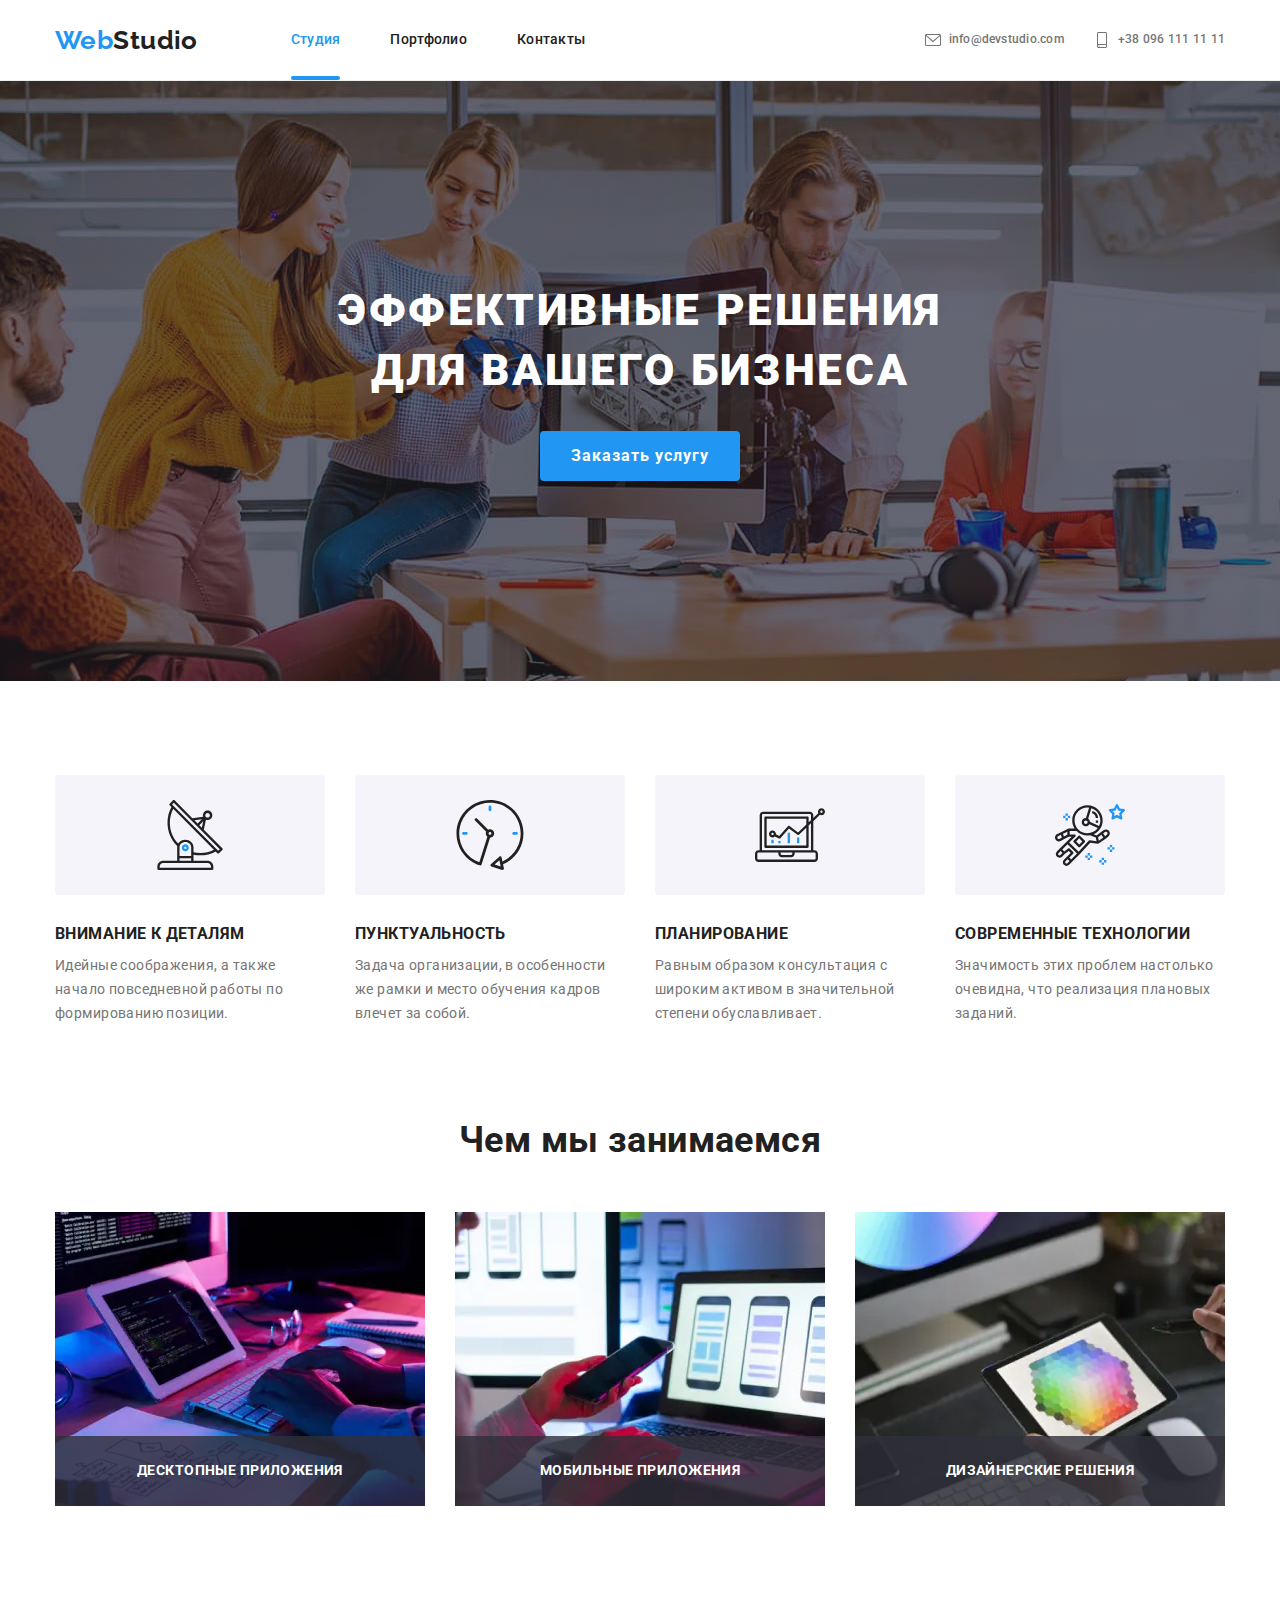
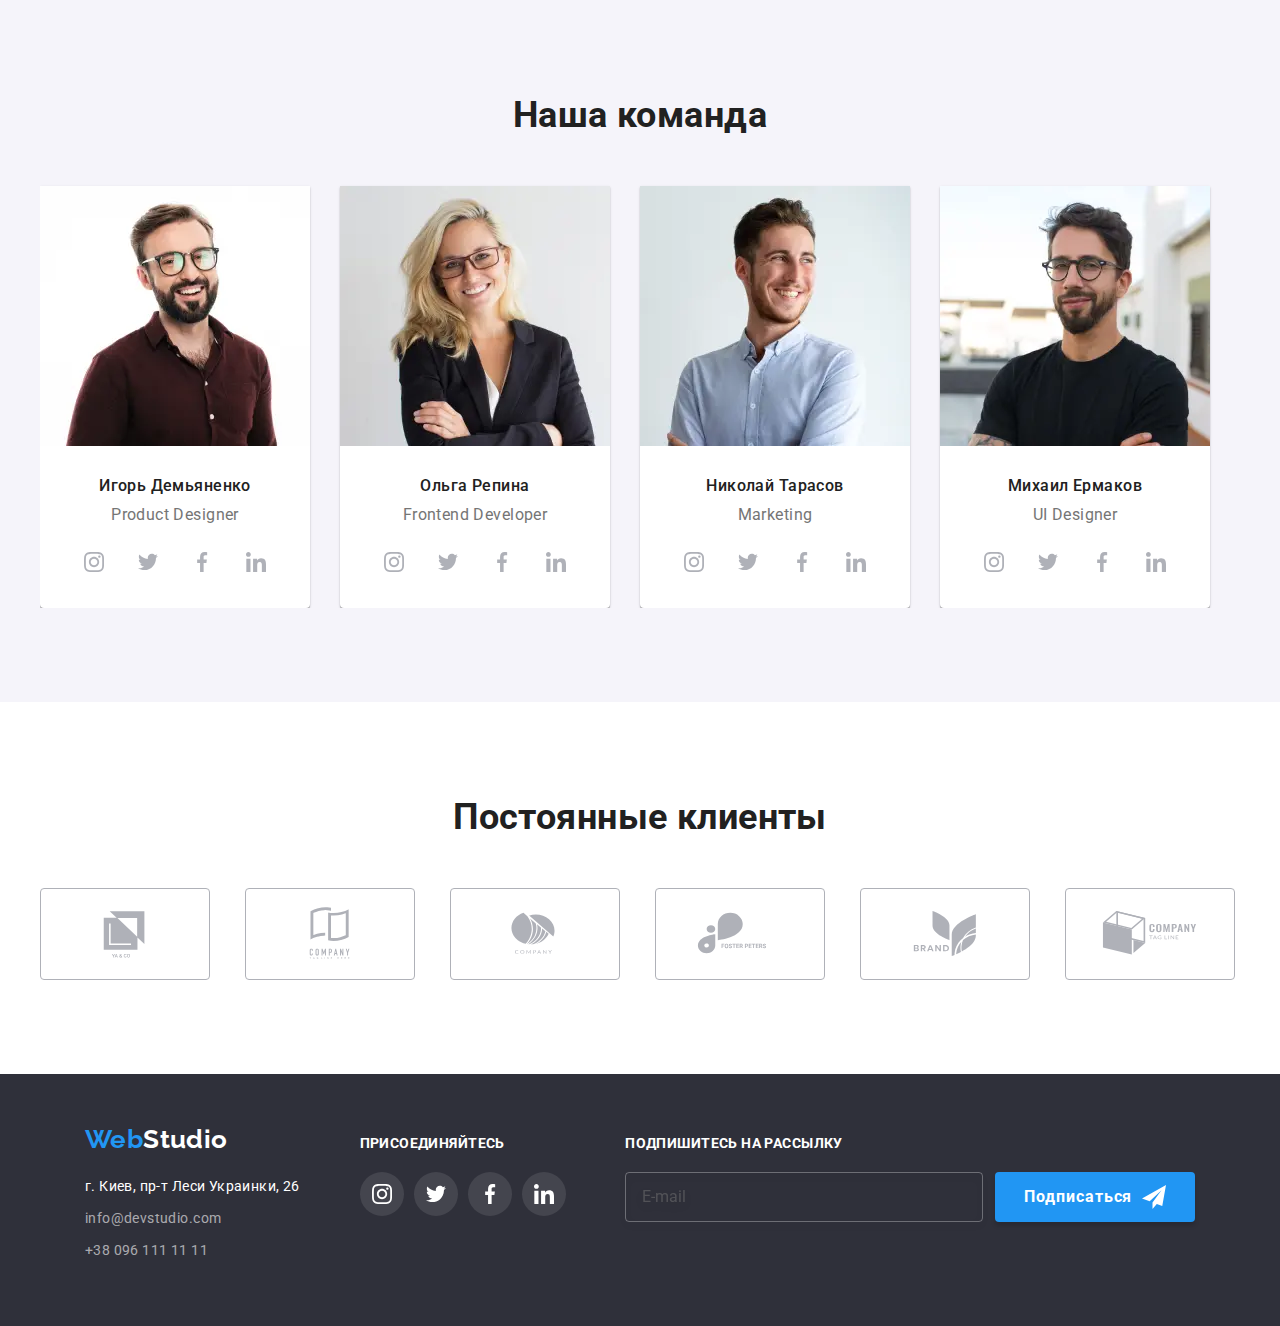
==== commit a527e004: "исправлены ошибки" ====
--- a/index.html
+++ b/index.html
@@ -106,14 +106,14 @@
 
 <main>
 <!-- Hero -->
-<section class="section__container hero">
+<section class="hero">
     <h1 class="hero__title">Эффективные решения для вашего бизнеса</h1>
     <button type="button" class="button-primary button-primary--hero" data-modal-open>Заказать услугу</button>
 </section>
 
 <!-- Our advantages -->
-<section class="section">
-    <div class="section__container">
+<section class="section section--no-paddings">
+    <div class="section__container section__container--no-padding">
         <h2 class="section__title section__title--hide">Наши преимущества</h2>
         <ul class="advantage">
             <li class="advantage__item">
@@ -208,8 +208,8 @@
 </section>
 
 <!-- Our team -->
-<section class="section section--dimm">
-    <div class="section__container">
+<section class="section section--no-paddings section--dimm">
+    <div class="section__container section__container--no-padding">
         <h2 class="section__title">Наша команда</h2>
         <ul class="member">
             <li class="member__item">
@@ -445,8 +445,8 @@
 </section>
 
 <!-- Our Clients -->
-<section class="section">
-    <div class="section__container">
+<section class="section section--no-paddings">
+    <div class="section__container section__container--no-padding">
         <h2 class="section__title">Постоянные клиенты</h2>
         <ul class="client">
             <li class="client__item">
--- a/css/main.min.css
+++ b/css/main.min.css
@@ -1,2 +1,2 @@
-.mob-menu__nav__link,.mob-menu__tel__link,.mob-menu__mail__link,.mob-menu__socials__link,.ftr-contact__link,.socials__link,.client__link,.form__checkbox__contract-link,.portfolio__link{text-decoration:none}.ftr-contact,.advantage,.member,.socials,.client,.filter,.portfolio{padding:0;margin:0;list-style:none}.location,.appeal,.advantage__text,.member__position,.portfolio__filter,.overlay__text{margin:0;padding:0}.header-logo,.footer-logo{font-family:Raleway;font-size:26px;line-height:1.19;font-weight:700;text-decoration:none}.button-primary--footer,.button-primary--hero,.button-primary{display:-webkit-box;display:-ms-flexbox;display:flex;-webkit-box-align:center;-ms-flex-align:center;align-items:center;-webkit-box-pack:center;-ms-flex-pack:center;justify-content:center;width:200px;height:50px;border-radius:4px;border:none;font-weight:700;font-size:16px;line-height:1.88;letter-spacing:0.06em;color:#fff;-webkit-box-shadow:0px 4px 4px rgba(0,0,0,0.15);box-shadow:0px 4px 4px rgba(0,0,0,0.15);background-color:#2196f3;cursor:pointer}*,*::before,*::after{-webkit-box-sizing:border-box;box-sizing:border-box}body{background-color:#fff;color:#757575;font-family:Roboto,sans-serif;letter-spacing:0.03em;font-size:14px;line-height:1.71}.section{padding:60px 15px}@media screen and (min-width: 1200px){.section{padding:94px 15px}}.section__container{padding:0 15px;margin:0 auto;overflow-x:hidden}@media screen and (min-width: 480px){.section__container{width:480px}}@media screen and (min-width: 768px){.section__container{width:768px}}@media screen and (min-width: 1200px){.section__container{width:1200px}}.section__title{margin-top:0;font-weight:bold;line-height:1.17;text-align:center;color:#212121}@media screen and (min-width: 480px){.section__title{margin-bottom:30px;font-size:28px}}@media screen and (min-width: 1200px){.section__title{margin-bottom:50px;font-size:36px}}.mob-menu{z-index:2;position:absolute;top:0;left:0;opacity:0;visibility:hidden;pointer-events:none;width:100%;height:100%;overflow:auto;overflow-x:hidden;-webkit-box-sizing:border-box;box-sizing:border-box}.mob-menu.is-open{opacity:1;visibility:visible;pointer-events:auto;background-color:#fff}.mob-menu__container{position:relative;padding-top:48px;padding-bottom:48px;padding-left:40px}.mob-menu__close-btn{position:absolute;top:10px;right:15px;display:-webkit-box;display:-ms-flexbox;display:flex;-webkit-box-align:center;-ms-flex-align:center;align-items:center;-webkit-box-pack:center;-ms-flex-pack:center;justify-content:center;padding:0;border:0;-webkit-box-sizing:border-box;box-sizing:border-box;background-color:transparent;line-height:0}.mob-menu__close-icon{display:block;fill:#212121}.mob-menu__close-btn:active .mob-menu__close-icon{fill:#2196f3}.mob-menu__nav{padding:0;margin:0 0 302px 0;list-style:none}.mob-menu__nav__item{margin-bottom:32px}.mob-menu__nav__link{font-weight:500;letter-spacing:0.02em;font-size:40px;line-height:1.18;color:#212121}.mob-menu__nav__link--current{color:#2196f3}.mob-menu__tel{margin-bottom:32px}.mob-menu__tel__link{font-weight:500;font-size:34px;line-height:1.18;letter-spacing:0.02em;color:#2196f3}.mob-menu__mail{margin-bottom:64px}.mob-menu__mail__link{font-weight:500;font-size:24px;line-height:1.18;letter-spacing:0.02em;color:#757575}.mob-menu__socials{display:-webkit-box;display:-ms-flexbox;display:flex;padding:0;margin:0;list-style:none}.mob-menu__socials__item:not(:last-child){padding-right:10px}.mob-menu__socials__item+.mob-menu__socials__item{padding-left:10px;border-left:1px solid rgba(33,33,33,0.2)}.mob-menu__socials__link{font-weight:500;font-size:18px;line-height:1.22;letter-spacing:0.02em;color:#2196f3}.page-header{border-bottom:1px solid #eee}.site-nav{display:none}.contact{display:none}.header-container{display:-webkit-box;display:-ms-flexbox;display:flex;-webkit-box-pack:justify;-ms-flex-pack:justify;justify-content:space-between;-webkit-box-align:center;-ms-flex-align:center;align-items:center;height:60px;padding:0 15px}.header-logo{font-size:24px;color:#212121}.header-logo-colorized{color:#2196f3}.menu-btn{display:-webkit-box;display:-ms-flexbox;display:flex;-webkit-box-align:center;-ms-flex-align:center;align-items:center;-webkit-box-pack:center;-ms-flex-pack:center;justify-content:center;padding:0;border:0;-webkit-box-sizing:border-box;box-sizing:border-box;background-color:transparent;line-height:0}.menu-btn__icon{display:block;fill:#212121}.menu-btn:active .menu-btn__icon{fill:#2196f3}@media screen and (min-width: 768px){.menu-btn{display:none}.nav-group{display:-webkit-box;display:-ms-flexbox;display:flex;-webkit-box-align:center;-ms-flex-align:center;align-items:center;height:60px}.site-nav{display:-webkit-box;display:-ms-flexbox;display:flex;list-style:none;height:60px;margin:0 0 0 88px;padding:0}.site-nav__item{position:relative}.site-nav__item+.site-nav__item{margin-left:50px}.site-nav__link{display:block;padding:22px 0;color:#212121;font-weight:500;font-size:14px;line-height:1.14;letter-spacing:0.02em;text-decoration:none;-webkit-transition:color 250ms cubic-bezier(0.4, 0, 0.2, 1);transition:color 250ms cubic-bezier(0.4, 0, 0.2, 1)}.site-nav__link--current{color:#2196f3}.site-nav__link--current::after{content:'';position:absolute;bottom:0;left:0;width:100%;height:4px;border-radius:2px;background-color:#2196f3}.contact{display:-webkit-box;display:-ms-flexbox;display:flex;-webkit-box-orient:vertical;-webkit-box-direction:normal;-ms-flex-direction:column;flex-direction:column;margin:0;padding:0;list-style:none}.contact__item:first-child{margin-bottom:10px}.contact__link{text-decoration:none;display:-webkit-box;display:-ms-flexbox;display:flex;color:#757575;font-weight:500;font-size:12px;line-height:1.17;letter-spacing:0.02em;-webkit-transition:color 250ms cubic-bezier(0.4, 0, 0.2, 1);transition:color 250ms cubic-bezier(0.4, 0, 0.2, 1)}.contact__icon{width:16px;height:16px;margin-right:8px;fill:currentColor}}@media screen and (min-width: 1200px){.header-container{-webkit-box-pack:start;-ms-flex-pack:start;justify-content:start;height:80px}.header-logo{font-size:26px;padding:24px 0}.nav-group{height:80px}.site-nav{-webkit-box-align:center;-ms-flex-align:center;align-items:center;margin-left:93px;padding:32px 0}.site-nav__link{padding:32px 0}.site-nav__link:hover,.site-nav__link:focus{color:#2196f3}.contact{-webkit-box-orient:horizontal;-webkit-box-direction:normal;-ms-flex-direction:row;flex-direction:row;margin-left:auto;padding:32px 0}.contact__link:hover,.contact__link:focus{color:#2196f3}.contact__item:first-child{margin-bottom:0px}.contact__item:last-child{margin-left:30px}}.page-footer{background-color:#2f303a}.ftr-address-wrapper{display:block;text-align:center;margin-bottom:60px}.footer-logo{display:block;margin-bottom:20px;font-size:24px;color:#fff}.footer-logo-colorized{color:#2196f3}.location{margin-bottom:8px;font-style:normal;line-height:1.71;color:#fff}.ftr-contact__item:first-child{margin-bottom:8px}.ftr-contact__link{font-style:normal;line-height:1.71;color:rgba(255,255,255,0.6)}.ftr-contact__link:active{color:#fff}.ftr-socials-wrapper{display:block;text-align:center;margin-bottom:60px}.appeal{margin-bottom:20px;line-height:1.17;font-weight:700;text-transform:uppercase;color:#fff}.subscription{display:-webkit-box;display:-ms-flexbox;display:flex;-webkit-box-orient:vertical;-webkit-box-direction:normal;-ms-flex-direction:column;flex-direction:column;text-align:center}.subscription__title{margin-bottom:20px;line-height:1.17;font-weight:700;text-transform:uppercase;color:#fff}.signup{display:block;text-align:center}.signup__mail{width:450px;height:50px;padding-left:16px;margin-bottom:20px;font-size:16px;line-height:1.25;color:rgba(255,255,255,0.6);background-color:transparent;border:1px solid rgba(255,255,255,0.3);-webkit-box-sizing:border-box;box-sizing:border-box;-webkit-filter:drop-shadow(0px 4px 4px rgba(0,0,0,0.15));filter:drop-shadow(0px 4px 4px rgba(0,0,0,0.15));border-radius:4px}.signup__icon{display:inline-block;width:24px;height:24px;margin-left:10px;background-color:transparent}.button-primary--footer{margin:0 auto}@media screen and (min-width: 768px){.footer-container{display:-webkit-box;display:-ms-flexbox;display:flex;-ms-flex-wrap:wrap;flex-wrap:wrap;-ms-flex-pack:distribute;justify-content:space-around}}@media screen and (min-width: 1200px){.page-footer{display:-webkit-box;display:-ms-flexbox;display:flex;-webkit-box-align:center;-ms-flex-align:center;align-items:center;height:252px}.footer-container{display:-webkit-box;display:-ms-flexbox;display:flex;-webkit-box-align:baseline;-ms-flex-align:baseline;align-items:baseline;padding:0 15px}.ftr-address-wrapper{display:-webkit-box;display:-ms-flexbox;display:flex;-webkit-box-orient:vertical;-webkit-box-direction:normal;-ms-flex-direction:column;flex-direction:column}.footer-logo{font-size:26px}.ftr-address-wrapper{text-align:left;margin-bottom:0}.appeal{text-align:left}.subscription{display:-webkit-box;display:-ms-flexbox;display:flex;-webkit-box-orient:vertical;-webkit-box-direction:normal;-ms-flex-direction:column;flex-direction:column;text-align:left}.button-primary--footer{margin-left:12px}.signup{display:-webkit-box;display:-ms-flexbox;display:flex}.signup__mail{width:358px;margin-bottom:0}}.hero{display:-webkit-box;display:-ms-flexbox;display:flex;-webkit-box-orient:vertical;-webkit-box-direction:normal;-ms-flex-direction:column;flex-direction:column;-webkit-box-align:center;-ms-flex-align:center;align-items:center;-webkit-box-pack:center;-ms-flex-pack:center;justify-content:center;max-width:480px;height:400px;background-color:#c4c4c4;background-size:contain;background-image:-webkit-gradient(linear, left top, left bottom, from(rgba(47,48,58,0.4)), to(rgba(47,48,58,0.4))),url(../images/mob/Hero_480px.jpg);background-image:linear-gradient(rgba(47,48,58,0.4), rgba(47,48,58,0.4)),url(../images/mob/Hero_480px.jpg)}@media screen and (min-device-pixel-ratio: 2), screen and (-webkit-min-device-pixel-ratio: 2), screen and (min-resolution: 192dpi), screen and (min-resolution: 2dppx){.hero{background-image:url(../images/mob/Hero@2x_480px.jpg)}}.hero__title{margin:0 0 30px 0;max-width:360px;font-weight:900;font-size:26px;line-height:1.62;text-align:center;letter-spacing:0.06em;text-transform:uppercase;color:#fff}@media screen and (min-width: 768px){.hero{max-width:768px;height:400px;background-image:-webkit-gradient(linear, left top, left bottom, from(rgba(47,48,58,0.4)), to(rgba(47,48,58,0.4))),url(../images/tab/Hero_768px.jpg);background-image:linear-gradient(rgba(47,48,58,0.4), rgba(47,48,58,0.4)),url(../images/tab/Hero_768px.jpg)}}@media screen and (min-width: 768px) and (min-device-pixel-ratio: 2), screen and (min-width: 768px) and (-webkit-min-device-pixel-ratio: 2), screen and (min-width: 768px) and (min-resolution: 192dpi), screen and (min-width: 768px) and (min-resolution: 2dppx){.hero{background-image:url(../images/tab/Hero@2x_768px.jpg)}}@media screen and (min-width: 1200px){.hero{max-width:1600px;height:600px;background-repeat:no-repeat;background-size:1600px auto;background-position:center;background-color:#c4c4c4;background-image:-webkit-gradient(linear, left top, left bottom, from(rgba(47,48,58,0.4)), to(rgba(47,48,58,0.4))),url(../images/desk/Hero_1200px.jpg);background-image:linear-gradient(rgba(47,48,58,0.4), rgba(47,48,58,0.4)),url(../images/desk/Hero_1200px.jpg)}}@media screen and (min-width: 1200px) and (min-device-pixel-ratio: 2), screen and (min-width: 1200px) and (-webkit-min-device-pixel-ratio: 2), screen and (min-width: 1200px) and (min-resolution: 192dpi), screen and (min-width: 1200px) and (min-resolution: 2dppx){.hero{background-image:url(../images/desk/Hero@2x_1200px.jpg)}}@media screen and (min-width: 1200px){.hero .hero__title{max-width:696px;font-size:44px;line-height:1.36}}.button-primary--hero{-webkit-transition:background-color 250ms cubic-bezier(0.4, 0, 0.2, 1);transition:background-color 250ms cubic-bezier(0.4, 0, 0.2, 1)}.button-primary--hero:hover,.button-primary--hero:focus{background-color:#188ce8}.advantage__title{margin-top:0;margin-bottom:10px;text-align:center;font-weight:bold;line-height:1.14;text-transform:uppercase;color:#212121}.advantage__item{margin-bottom:30px}.advantage__item:last-child{margin-bottom:0%}.icon-wrapper{display:-webkit-box;display:-ms-flexbox;display:flex;-webkit-box-align:center;-ms-flex-align:center;align-items:center;-webkit-box-pack:center;-ms-flex-pack:center;justify-content:center;margin-bottom:30px;max-width:450px;height:120px;border-radius:4px;background-color:#f5f4fa}.section__title--hide{display:none}@media screen and (min-width: 768px){.advantage{display:-webkit-box;display:-ms-flexbox;display:flex;-ms-flex-wrap:wrap;flex-wrap:wrap}.advantage__item{max-width:354px}.advantage__item:nth-child(2n){margin-left:30px}.advantage__item:nth-last-child(-n+2){margin-bottom:0}.advantage__title{text-align:left}}@media screen and (min-width: 1200px){.advantage{-ms-flex-wrap:nowrap;flex-wrap:nowrap}.advantage__item{max-width:270px;margin-bottom:0}.advantage__item+.advantage__item{margin-left:30px}}.section--none-top{display:none}@media screen and (min-width: 1200px){.section--none-top{display:block;padding-top:0}.feature{display:-webkit-box;display:-ms-flexbox;display:flex;list-style:none;margin:0;padding:0%;-webkit-box-pack:center;-ms-flex-pack:center;justify-content:center}.feature__item{position:relative}.feature__item+.feature__item{margin-left:30px}.feature__image{display:block}.feature__text{margin:0;padding:0}.feature-wrapper{display:-webkit-box;display:-ms-flexbox;display:flex;-webkit-box-align:center;-ms-flex-align:center;align-items:center;-webkit-box-pack:center;-ms-flex-pack:center;justify-content:center;position:absolute;bottom:0;left:0;width:370px;height:70px;font-weight:700;line-height:1.17;text-transform:uppercase;color:#fff;background-color:rgba(47,48,58,0.8)}}.section--dimm{background-color:#f5f4fa}.member{margin:-15px;-webkit-box-sizing:border-box;box-sizing:border-box}.member__image{display:block;width:100%}.member__name{font-weight:500;font-size:16px;line-height:1.19;text-align:center;margin-top:0;margin-bottom:10px;color:#212121}.member__position{margin-bottom:16px;font-size:16px;line-height:1.19;text-align:center}.member__item{margin:15px;max-width:100%;-webkit-box-shadow:0px 1px 3px rgba(0,0,0,0.12),0px 1px 1px rgba(0,0,0,0.14),0px 2px 1px rgba(0,0,0,0.2);box-shadow:0px 1px 3px rgba(0,0,0,0.12),0px 1px 1px rgba(0,0,0,0.14),0px 2px 1px rgba(0,0,0,0.2);border-radius:0px 0px 4px 4px;background-color:#fff}.member-wrapper{padding:30px 0 24px}.socials{display:-webkit-box;display:-ms-flexbox;display:flex;-webkit-box-pack:center;-ms-flex-pack:center;justify-content:center}.socials__item+.socials__item{margin-left:10px}.socials__link{display:-webkit-box;display:-ms-flexbox;display:flex;-webkit-box-align:center;-ms-flex-align:center;align-items:center;-webkit-box-pack:center;-ms-flex-pack:center;justify-content:center;width:44px;height:44px;border-radius:50px;background-color:rgba(255,255,255,0.1);-webkit-transition:background-color 250ms cubic-bezier(0.4, 0, 0.2, 1);transition:background-color 250ms cubic-bezier(0.4, 0, 0.2, 1)}.socials__item:active .socials__link{background-color:#2196f3}.socials__icon{display:inline-block;width:20px;height:20px;fill:#fff;-webkit-transition:fill 250ms cubic-bezier(0.4, 0, 0.2, 1);transition:fill 250ms cubic-bezier(0.4, 0, 0.2, 1)}.socials__icon--grey{fill:#afb1b8}.socials__item:active .socials__icon{fill:#fff}@media screen and (min-width: 768px){.member{display:-webkit-box;display:-ms-flexbox;display:flex;-ms-flex-wrap:wrap;flex-wrap:wrap}.member__item{width:354px}}@media screen and (min-width: 1200px){.member{-ms-flex-wrap:nowrap;flex-wrap:nowrap}.member__item{width:270px}.socials__item:hover .socials__link{background-color:#2196f3}.socials__item:hover .socials__icon{fill:#fff}}.client{display:-webkit-box;display:-ms-flexbox;display:flex;-ms-flex-wrap:wrap;flex-wrap:wrap;-webkit-box-sizing:border-box;box-sizing:border-box;margin:-15px}.client__item{margin:15px;width:210px}.client__link{display:-webkit-box;display:-ms-flexbox;display:flex;-webkit-box-align:center;-ms-flex-align:center;align-items:center;-webkit-box-pack:center;-ms-flex-pack:center;justify-content:center;width:100%;height:92px;border:1px solid #afb1b8;-webkit-box-sizing:border-box;box-sizing:border-box;border-radius:4px;-webkit-transition:border-color 250ms cubic-bezier(0.4, 0, 0.2, 1);transition:border-color 250ms cubic-bezier(0.4, 0, 0.2, 1)}.client__link:active{border-color:#2196f3}.client__icon{fill:#afb1b8;-webkit-transition:fill 250ms cubic-bezier(0.4, 0, 0.2, 1);transition:fill 250ms cubic-bezier(0.4, 0, 0.2, 1)}.client__link:active .client__icon{fill:#2196f3}@media screen and (min-width: 768px){.client{-webkit-box-align:center;-ms-flex-align:center;align-items:center;-webkit-box-pack:center;-ms-flex-pack:center;justify-content:center}.client__link{width:226px}}@media screen and (min-width: 1200px){.client{-ms-flex-wrap:nowrap;flex-wrap:nowrap}.client__link{width:170px}.client__link:hover{border-color:#2196f3}.client__link:hover .client__icon{fill:#2196f3}}input:focus-visible,textarea:focus-visible{outline:none}.backdrop{position:fixed;top:0;left:0;display:block;width:100%;height:100%;background-color:rgba(0,0,0,0.2);-webkit-transition:opacity 250ms cubic-bezier(0.4, 0, 0.2, 1),-webkit-transform 250ms cubic-bezier(0.4, 0, 0.2, 1);transition:opacity 250ms cubic-bezier(0.4, 0, 0.2, 1),-webkit-transform 250ms cubic-bezier(0.4, 0, 0.2, 1);transition:opacity 250ms cubic-bezier(0.4, 0, 0.2, 1),transform 250ms cubic-bezier(0.4, 0, 0.2, 1);transition:opacity 250ms cubic-bezier(0.4, 0, 0.2, 1),transform 250ms cubic-bezier(0.4, 0, 0.2, 1),-webkit-transform 250ms cubic-bezier(0.4, 0, 0.2, 1)}.backdrop--is-hidden{opacity:0;-webkit-transform:scale(0);transform:scale(0);pointer-events:none}.window{position:absolute;top:50%;left:50%;-webkit-transform:translate(-50%, -50%);transform:translate(-50%, -50%);width:100%;height:100%;width:450px;height:609px;padding:40px;background-color:#fff;-webkit-box-shadow:0px 1px 3px rgba(0,0,0,0.12),0px 1px 1px rgba(0,0,0,0.14),0px 2px 1px rgba(0,0,0,0.2);box-shadow:0px 1px 3px rgba(0,0,0,0.12),0px 1px 1px rgba(0,0,0,0.14),0px 2px 1px rgba(0,0,0,0.2);border-radius:4px}.window__title{margin:0;font-weight:bold;font-size:20px;line-height:1.5;text-align:center;color:#212121}.window__close-button{position:absolute;display:-webkit-box;display:-ms-flexbox;display:flex;-webkit-box-align:center;-ms-flex-align:center;align-items:center;-webkit-box-pack:center;-ms-flex-pack:center;justify-content:center;top:8px;right:8px;width:30px;height:30px;background-image:url(../images/close.svg);background-color:transparent;border:none;cursor:pointer;-webkit-transition:background-image 250ms cubic-bezier(0.4, 0, 0.2, 1);transition:background-image 250ms cubic-bezier(0.4, 0, 0.2, 1)}.window__close-button:hover,.window__close-button:focus{background-image:url(../images/close-active.svg)}.input-wrapper{position:relative}.form__field{display:-webkit-box;display:-ms-flexbox;display:flex;-webkit-box-orient:vertical;-webkit-box-direction:normal;-ms-flex-direction:column;flex-direction:column;margin-bottom:10px}.form__field__lable{margin-bottom:4px;font-size:12px;line-height:1.17;letter-spacing:0.01em;color:#757575}.form__field__input{width:100%;height:40px;padding-left:42px;border:1px solid rgba(33,33,33,0.2);border-radius:4px;-webkit-transition:border-color 250ms cubic-bezier(0.4, 0, 0.2, 1);transition:border-color 250ms cubic-bezier(0.4, 0, 0.2, 1)}.form__field__input:focus-within{outline:transparent;border-color:#2196f3}.form__field__icon{position:absolute;top:50%;left:12px;-webkit-transform:translateY(-50%);transform:translateY(-50%);width:18px;height:18px;fill:#212121;-webkit-transition:fill 250ms cubic-bezier(0.4, 0, 0.2, 1);transition:fill 250ms cubic-bezier(0.4, 0, 0.2, 1)}.form__field__input:focus+.form__field__icon{fill:#2196f3}::-webkit-input-placeholder{color:rgba(117,117,117,0.5)}:-ms-input-placeholder{color:rgba(117,117,117,0.5)}::-ms-input-placeholder{color:rgba(117,117,117,0.5)}::placeholder{color:rgba(117,117,117,0.5)}.form__comment{display:-webkit-box;display:-ms-flexbox;display:flex;-webkit-box-orient:vertical;-webkit-box-direction:normal;-ms-flex-direction:column;flex-direction:column}.form__comment__lable{margin-bottom:4px;font-size:12px;line-height:1.17;letter-spacing:0.01em}.form__comment__textarea{width:100%;height:120px;padding:12px 16px;resize:none;margin-bottom:20px;font-size:12px;line-height:1.17;letter-spacing:0.01em;border:1px solid rgba(33,33,33,0.2);border-radius:4px;-webkit-transition:border-color 250ms cubic-bezier(0.4, 0, 0.2, 1);transition:border-color 250ms cubic-bezier(0.4, 0, 0.2, 1)}.form__comment__textarea:focus{outline:transparent;border-color:#2196f3}.form__checkbox{display:block;text-align:center;margin-bottom:30px}.form__checkbox__lable{display:inline-block;font-size:12px;line-height:1.17}.form__checkbox__contract-link{font-size:12px;line-height:1.17;color:#2196f3}.form__checkbox__standart{-webkit-appearance:none;-moz-appearance:none;appearance:none;position:absolute}.form__checkbox__custom{display:inline-block;min-width:16px;height:15px;margin-right:7px;border:2px solid #212121;border-radius:4px;overflow:hidden;-webkit-transition:background-color 250ms cubic-bezier(0.4, 0, 0.2, 1),background-image 250ms cubic-bezier(0.4, 0, 0.2, 1),border-color 250ms cubic-bezier(0.4, 0, 0.2, 1);transition:background-color 250ms cubic-bezier(0.4, 0, 0.2, 1),background-image 250ms cubic-bezier(0.4, 0, 0.2, 1),border-color 250ms cubic-bezier(0.4, 0, 0.2, 1)}.form__checkbox__standart:checked+.form__checkbox__custom{border-color:transparent;background-color:#2196f3;background-image:url(../images/checkbox.svg);background-size:contain;background-position:center;background-repeat:no-repeat;background-origin:border-box}.button-primary--modal-wind{margin:0 auto}@media screen and (min-width: 1200px){.window{width:528px;height:581px}.form__checkbox__lable{font-size:14px}.form__checkbox__contract-link{font-size:14px}}.filter{display:-webkit-box;display:-ms-flexbox;display:flex;-ms-flex-wrap:wrap;flex-wrap:wrap;-webkit-box-pack:left;-ms-flex-pack:left;justify-content:left;margin-bottom:40px}.filter__item:not(:last-child){margin-right:8px}.filter__item:not(:nth-last-child(-n+2)){margin-bottom:15px}.button-secondary{display:inline-block;padding:6px 22px;border-radius:4px;border:none;color:#212121;background-color:#f5f4fa;font-family:inherit;font-weight:500;font-size:16px;line-height:1.63;text-align:center;letter-spacing:0.03em;cursor:pointer;-webkit-transition:background-color 250ms cubic-bezier(0.4, 0, 0.2, 1),color 250ms cubic-bezier(0.4, 0, 0.2, 1),-webkit-box-shadow 250ms cubic-bezier(0.4, 0, 0.2, 1);transition:background-color 250ms cubic-bezier(0.4, 0, 0.2, 1),color 250ms cubic-bezier(0.4, 0, 0.2, 1),-webkit-box-shadow 250ms cubic-bezier(0.4, 0, 0.2, 1);transition:background-color 250ms cubic-bezier(0.4, 0, 0.2, 1),color 250ms cubic-bezier(0.4, 0, 0.2, 1),box-shadow 250ms cubic-bezier(0.4, 0, 0.2, 1);transition:background-color 250ms cubic-bezier(0.4, 0, 0.2, 1),color 250ms cubic-bezier(0.4, 0, 0.2, 1),box-shadow 250ms cubic-bezier(0.4, 0, 0.2, 1),-webkit-box-shadow 250ms cubic-bezier(0.4, 0, 0.2, 1)}.button-secondary:hover,.button-secondary:focus,.button-secondary--current{color:#fff;background-color:#2196f3;-webkit-box-shadow:0px 3px 1px rgba(0,0,0,0.1),0px 1px 2px rgba(0,0,0,0.08),0px 2px 2px rgba(0,0,0,0.12);box-shadow:0px 3px 1px rgba(0,0,0,0.1),0px 1px 2px rgba(0,0,0,0.08),0px 2px 2px rgba(0,0,0,0.12)}@media screen and (min-width: 768px){.filter{-webkit-box-pack:center;-ms-flex-pack:center;justify-content:center;margin-bottom:30px}}@media screen and (min-width: 1200px){.filter{margin-bottom:50px}.filter__item:not(:nth-last-child(-n+2)){margin-bottom:0}}.image-thumb{max-width:450px;position:relative;overflow:hidden}.text-wrapper{display:block;-webkit-box-flex:1;-ms-flex-positive:1;flex-grow:1;width:450px;padding:20px 24px;border:1px solid #eee;border-top:none}.portfolio{-webkit-box-sizing:border-box;box-sizing:border-box}.portfolio__item{margin:0 auto 30px;max-width:450px}.portfolio__item:last-child{margin-bottom:0}.portfolio__link{display:-webkit-box;display:-ms-flexbox;display:flex;-webkit-box-orient:vertical;-webkit-box-direction:normal;-ms-flex-direction:column;flex-direction:column;height:100%;width:100%}.portfolio__link:hover,.portfolio__link:focus{-webkit-box-shadow:0px 1px 1px rgba(0,0,0,0.12),0px 4px 4px rgba(0,0,0,0.06),1px 4px 6px rgba(0,0,0,0.16);box-shadow:0px 1px 1px rgba(0,0,0,0.12),0px 4px 4px rgba(0,0,0,0.06),1px 4px 6px rgba(0,0,0,0.16)}.portfolio__image{display:block;width:100%}.portfolio__title{margin-bottom:4px;margin-top:0;color:#212121;font-weight:700;font-size:18px;line-height:2;letter-spacing:0.06em}.portfolio__filter{color:#757575;font-size:16px;line-height:1.88}.overlay{position:absolute;bottom:0;left:0;-webkit-box-align:center;-ms-flex-align:center;align-items:center;-webkit-transform:translateY(100%);transform:translateY(100%);padding:63px 24px;width:100%;height:100%;background-color:rgba(33,150,243,0.9);-webkit-transition:-webkit-transform 250ms cubic-bezier(0.4, 0, 0.2, 1),-webkit-box-shadow 250ms cubic-bezier(0.4, 0, 0.2, 1);transition:-webkit-transform 250ms cubic-bezier(0.4, 0, 0.2, 1),-webkit-box-shadow 250ms cubic-bezier(0.4, 0, 0.2, 1);transition:transform 250ms cubic-bezier(0.4, 0, 0.2, 1),box-shadow 250ms cubic-bezier(0.4, 0, 0.2, 1);transition:transform 250ms cubic-bezier(0.4, 0, 0.2, 1),box-shadow 250ms cubic-bezier(0.4, 0, 0.2, 1),-webkit-transform 250ms cubic-bezier(0.4, 0, 0.2, 1),-webkit-box-shadow 250ms cubic-bezier(0.4, 0, 0.2, 1)}.overlay__text{font-size:18px;line-height:1.56;color:#fff}.portfolio__link:hover .overlay{-webkit-transform:translateY(0%);transform:translateY(0%)}@media screen and (min-width: 768px){.portfolio{display:-webkit-box;display:-ms-flexbox;display:flex;-ms-flex-wrap:wrap;flex-wrap:wrap}.portfolio__item{-webkit-box-flex:1;-ms-flex-positive:1;flex-grow:1;margin:0 0 30px 0;max-width:354px}.portfolio__item:nth-child(2n){margin-left:30px}.portfolio__link{width:354px}.text-wrapper{width:354px}}@media screen and (min-width: 1200px){.portfolio{-webkit-box-pack:center;-ms-flex-pack:center;justify-content:center}.portfolio__item{margin:0 30px 30px 0;max-width:370px}.portfolio__item:nth-child(2n){margin-left:0}.portfolio__item:nth-child(3n){margin-right:0}.portfolio__item:nth-last-child(-n+3){margin-bottom:0}.portfolio__link{width:370px}.text-wrapper{width:370px}}
+.mob-menu__nav__link,.mob-menu__tel__link,.mob-menu__mail__link,.mob-menu__socials__link,.ftr-contact__link,.socials__link,.client__link,.form__checkbox__contract-link,.portfolio__link{text-decoration:none}.ftr-contact,.advantage,.member,.socials,.client,.filter,.portfolio{padding:0;margin:0;list-style:none}.location,.appeal,.advantage__text,.member__position,.portfolio__filter,.overlay__text{margin:0;padding:0}.header-logo,.footer-logo{font-family:Raleway;font-size:26px;line-height:1.19;font-weight:700;text-decoration:none}.button-primary--footer,.button-primary--hero,.button-primary{display:-webkit-box;display:-ms-flexbox;display:flex;-webkit-box-align:center;-ms-flex-align:center;align-items:center;-webkit-box-pack:center;-ms-flex-pack:center;justify-content:center;width:200px;height:50px;border-radius:4px;border:none;font-weight:700;font-size:16px;line-height:1.88;letter-spacing:0.06em;color:#fff;-webkit-box-shadow:0px 4px 4px rgba(0,0,0,0.15);box-shadow:0px 4px 4px rgba(0,0,0,0.15);background-color:#2196f3;cursor:pointer}*,*::before,*::after{-webkit-box-sizing:border-box;box-sizing:border-box}body{background-color:#fff;color:#757575;font-family:Roboto,sans-serif;letter-spacing:0.03em;font-size:14px;line-height:1.71}.section{padding:60px 15px}@media screen and (min-width: 1200px){.section{padding:94px 15px}}.section__container{padding:0;margin:0 auto;overflow-x:hidden;overflow-y:hidden}@media screen and (min-width: 480px){.section__container{width:480px}}@media screen and (min-width: 768px){.section__container{width:768px}}@media screen and (min-width: 1200px){.section__container{width:1200px}}.section--no-paddings{padding-left:0;padding-right:0}.section__container--no-padding{padding:0}.section__title{margin-top:0;font-weight:bold;line-height:1.17;text-align:center;color:#212121}@media screen and (min-width: 480px){.section__title{margin-bottom:30px;font-size:28px}}@media screen and (min-width: 1200px){.section__title{margin-bottom:50px;font-size:36px}}.mob-menu{z-index:2;position:absolute;top:0;left:0;opacity:0;visibility:hidden;pointer-events:none;width:100%;height:100%;overflow:auto;overflow-x:hidden;-webkit-box-sizing:border-box;box-sizing:border-box}.mob-menu.is-open{opacity:1;visibility:visible;pointer-events:auto;background-color:#fff}.mob-menu__container{position:relative;padding-top:48px;padding-bottom:48px;padding-left:40px}.mob-menu__close-btn{position:absolute;top:10px;right:15px;display:-webkit-box;display:-ms-flexbox;display:flex;-webkit-box-align:center;-ms-flex-align:center;align-items:center;-webkit-box-pack:center;-ms-flex-pack:center;justify-content:center;padding:0;border:0;-webkit-box-sizing:border-box;box-sizing:border-box;background-color:transparent;line-height:0}.mob-menu__close-icon{display:block;fill:#212121}.mob-menu__close-btn:active .mob-menu__close-icon{fill:#2196f3}.mob-menu__nav{padding:0;margin:0 0 302px 0;list-style:none}.mob-menu__nav__item{margin-bottom:32px}.mob-menu__nav__link{font-weight:500;letter-spacing:0.02em;font-size:40px;line-height:1.18;color:#212121}.mob-menu__nav__link--current{color:#2196f3}.mob-menu__tel{margin-bottom:32px}.mob-menu__tel__link{font-weight:500;font-size:34px;line-height:1.18;letter-spacing:0.02em;color:#2196f3}.mob-menu__mail{margin-bottom:64px}.mob-menu__mail__link{font-weight:500;font-size:24px;line-height:1.18;letter-spacing:0.02em;color:#757575}.mob-menu__socials{display:-webkit-box;display:-ms-flexbox;display:flex;padding:0;margin:0;list-style:none}.mob-menu__socials__item:not(:last-child){padding-right:10px}.mob-menu__socials__item+.mob-menu__socials__item{padding-left:10px;border-left:1px solid rgba(33,33,33,0.2)}.mob-menu__socials__link{font-weight:500;font-size:18px;line-height:1.22;letter-spacing:0.02em;color:#2196f3}.page-header{border-bottom:1px solid #eee}.site-nav{display:none}.contact{display:none}.header-container{display:-webkit-box;display:-ms-flexbox;display:flex;-webkit-box-pack:justify;-ms-flex-pack:justify;justify-content:space-between;-webkit-box-align:center;-ms-flex-align:center;align-items:center;height:60px;padding:0 15px}.header-logo{font-size:24px;color:#212121}.header-logo-colorized{color:#2196f3}.menu-btn{display:-webkit-box;display:-ms-flexbox;display:flex;-webkit-box-align:center;-ms-flex-align:center;align-items:center;-webkit-box-pack:center;-ms-flex-pack:center;justify-content:center;padding:0;border:0;-webkit-box-sizing:border-box;box-sizing:border-box;background-color:transparent;line-height:0}.menu-btn__icon{display:block;fill:#212121}.menu-btn:active .menu-btn__icon{fill:#2196f3}@media screen and (min-width: 768px){.menu-btn{display:none}.nav-group{display:-webkit-box;display:-ms-flexbox;display:flex;-webkit-box-align:center;-ms-flex-align:center;align-items:center;height:60px}.site-nav{display:-webkit-box;display:-ms-flexbox;display:flex;list-style:none;margin:0 0 0 88px;padding:0}.site-nav__item{position:relative}.site-nav__item+.site-nav__item{margin-left:50px}.site-nav__link{display:block;padding:22px 0;color:#212121;font-weight:500;font-size:14px;line-height:1.14;letter-spacing:0.02em;text-decoration:none;-webkit-transition:color 250ms cubic-bezier(0.4, 0, 0.2, 1);transition:color 250ms cubic-bezier(0.4, 0, 0.2, 1)}.site-nav__link--current{color:#2196f3}.site-nav__link--current::after{content:'';position:absolute;bottom:0;left:0;width:100%;height:4px;border-radius:2px;background-color:#2196f3}.contact{display:-webkit-box;display:-ms-flexbox;display:flex;-webkit-box-orient:vertical;-webkit-box-direction:normal;-ms-flex-direction:column;flex-direction:column;margin:0;padding:0;list-style:none}.contact__item:first-child{margin-bottom:10px}.contact__link{text-decoration:none;display:-webkit-box;display:-ms-flexbox;display:flex;color:#757575;font-weight:500;font-size:12px;line-height:1.17;letter-spacing:0.02em;-webkit-transition:color 250ms cubic-bezier(0.4, 0, 0.2, 1);transition:color 250ms cubic-bezier(0.4, 0, 0.2, 1)}.contact__icon{width:16px;height:16px;margin-right:8px;fill:currentColor}}@media screen and (min-width: 1200px){.header-container{-webkit-box-pack:start;-ms-flex-pack:start;justify-content:start;height:80px}.header-logo{font-size:26px;padding:24px 0}.nav-group{height:80px}.site-nav{-webkit-box-align:center;-ms-flex-align:center;align-items:center;margin-left:93px}.site-nav__link{padding:32px 0}.site-nav__link:hover,.site-nav__link:focus{color:#2196f3}.contact{-webkit-box-orient:horizontal;-webkit-box-direction:normal;-ms-flex-direction:row;flex-direction:row;margin-left:auto}.contact__link{padding:32px 0}.contact__link:hover,.contact__link:focus{color:#2196f3}.contact__item:first-child{margin-bottom:0px}.contact__item:last-child{margin-left:30px}}.page-footer{background-color:#2f303a}.ftr-address-wrapper{display:block;text-align:center;margin-bottom:60px}.footer-logo{display:block;margin-bottom:20px;font-size:24px;color:#fff}.footer-logo-colorized{color:#2196f3}.location{margin-bottom:8px;font-style:normal;line-height:1.71;color:#fff}.ftr-contact__item:first-child{margin-bottom:8px}.ftr-contact__link{font-style:normal;line-height:1.71;color:rgba(255,255,255,0.6)}.ftr-contact__link:active{color:#fff}.ftr-socials-wrapper{display:block;text-align:center;margin-bottom:60px}.appeal{margin-bottom:20px;line-height:1.17;font-weight:700;text-transform:uppercase;color:#fff}.subscription{display:-webkit-box;display:-ms-flexbox;display:flex;-webkit-box-orient:vertical;-webkit-box-direction:normal;-ms-flex-direction:column;flex-direction:column;text-align:center}.subscription__title{margin-bottom:20px;line-height:1.17;font-weight:700;text-transform:uppercase;color:#fff}.signup{display:block;text-align:center}.signup__mail{width:450px;height:50px;padding-left:16px;margin-bottom:20px;font-size:16px;line-height:1.25;color:rgba(255,255,255,0.6);background-color:transparent;border:1px solid rgba(255,255,255,0.3);-webkit-box-sizing:border-box;box-sizing:border-box;-webkit-filter:drop-shadow(0px 4px 4px rgba(0,0,0,0.15));filter:drop-shadow(0px 4px 4px rgba(0,0,0,0.15));border-radius:4px}.signup__icon{display:inline-block;width:24px;height:24px;margin-left:10px;background-color:transparent}.button-primary--footer{margin:0 auto}@media screen and (min-width: 768px){.footer-container{display:-webkit-box;display:-ms-flexbox;display:flex;-ms-flex-wrap:wrap;flex-wrap:wrap;-ms-flex-pack:distribute;justify-content:space-around}}@media screen and (min-width: 1200px){.page-footer{display:-webkit-box;display:-ms-flexbox;display:flex;-webkit-box-align:center;-ms-flex-align:center;align-items:center;height:252px}.footer-container{display:-webkit-box;display:-ms-flexbox;display:flex;-webkit-box-align:baseline;-ms-flex-align:baseline;align-items:baseline;padding:0 15px}.ftr-address-wrapper{display:-webkit-box;display:-ms-flexbox;display:flex;-webkit-box-orient:vertical;-webkit-box-direction:normal;-ms-flex-direction:column;flex-direction:column}.footer-logo{font-size:26px}.ftr-address-wrapper{text-align:left;margin-bottom:0}.appeal{text-align:left}.subscription{display:-webkit-box;display:-ms-flexbox;display:flex;-webkit-box-orient:vertical;-webkit-box-direction:normal;-ms-flex-direction:column;flex-direction:column;text-align:left}.button-primary--footer{margin-left:12px}.signup{display:-webkit-box;display:-ms-flexbox;display:flex}.signup__mail{width:358px;margin-bottom:0}}.hero{display:-webkit-box;display:-ms-flexbox;display:flex;-webkit-box-orient:vertical;-webkit-box-direction:normal;-ms-flex-direction:column;flex-direction:column;-webkit-box-align:center;-ms-flex-align:center;align-items:center;-webkit-box-pack:center;-ms-flex-pack:center;justify-content:center;max-width:480px;height:400px;background-repeat:no-repeat;background-color:#c4c4c4;background-size:480px auto;background-position:center;background-image:-webkit-gradient(linear, left top, left bottom, from(rgba(47,48,58,0.4)), to(rgba(47,48,58,0.4))),url(../images/mob/Hero_480px.jpg);background-image:linear-gradient(rgba(47,48,58,0.4), rgba(47,48,58,0.4)),url(../images/mob/Hero_480px.jpg)}@media screen and (min-device-pixel-ratio: 2), screen and (-webkit-min-device-pixel-ratio: 2), screen and (min-resolution: 192dpi), screen and (min-resolution: 2dppx){.hero{background-image:url(../images/mob/Hero@2x_480px.jpg)}}.hero__title{margin:0 0 30px 0;max-width:360px;font-weight:900;font-size:26px;line-height:1.62;text-align:center;letter-spacing:0.06em;text-transform:uppercase;color:#fff}@media screen and (min-width: 768px) and (max-width: 1199px){.hero{max-width:768px;height:400px;background-size:768px auto;background-image:-webkit-gradient(linear, left top, left bottom, from(rgba(47,48,58,0.4)), to(rgba(47,48,58,0.4))),url(../images/tab/Hero_768px.jpg);background-image:linear-gradient(rgba(47,48,58,0.4), rgba(47,48,58,0.4)),url(../images/tab/Hero_768px.jpg)}}@media screen and (min-width: 768px) and (max-width: 1199px) and (min-device-pixel-ratio: 2), screen and (min-width: 768px) and (max-width: 1199px) and (-webkit-min-device-pixel-ratio: 2), screen and (min-width: 768px) and (max-width: 1199px) and (min-resolution: 192dpi), screen and (min-width: 768px) and (max-width: 1199px) and (min-resolution: 2dppx){.hero{background-image:-webkit-gradient(linear, left top, left bottom, from(rgba(47,48,58,0.4)), to(rgba(47,48,58,0.4))),url(../images/tab/Hero@2x_768px.jpg);background-image:linear-gradient(rgba(47,48,58,0.4), rgba(47,48,58,0.4)),url(../images/tab/Hero@2x_768px.jpg)}}@media screen and (min-width: 1200px){.hero{max-width:1600px;height:600px;background-size:1600px auto;background-position:center;background-image:-webkit-gradient(linear, left top, left bottom, from(rgba(47,48,58,0.4)), to(rgba(47,48,58,0.4))),url(../images/desk/Hero_1200px.jpg);background-image:linear-gradient(rgba(47,48,58,0.4), rgba(47,48,58,0.4)),url(../images/desk/Hero_1200px.jpg)}}@media screen and (min-width: 1200px) and (min-device-pixel-ratio: 2), screen and (min-width: 1200px) and (-webkit-min-device-pixel-ratio: 2), screen and (min-width: 1200px) and (min-resolution: 192dpi), screen and (min-width: 1200px) and (min-resolution: 2dppx){.hero{background-image:-webkit-gradient(linear, left top, left bottom, from(rgba(47,48,58,0.4)), to(rgba(47,48,58,0.4))),url(../images/desk/Hero@2x_1200px.jpg);background-image:linear-gradient(rgba(47,48,58,0.4), rgba(47,48,58,0.4)),url(../images/desk/Hero@2x_1200px.jpg)}}@media screen and (min-width: 1200px){.hero .hero__title{max-width:696px;font-size:44px;line-height:1.36}}.button-primary--hero{-webkit-transition:background-color 250ms cubic-bezier(0.4, 0, 0.2, 1);transition:background-color 250ms cubic-bezier(0.4, 0, 0.2, 1)}.button-primary--hero:hover,.button-primary--hero:focus{background-color:#188ce8}.advantage{margin:-15px}.advantage__title{margin-top:0;margin-bottom:10px;text-align:center;font-weight:bold;line-height:1.14;text-transform:uppercase;color:#212121}.advantage__item{margin:15px}.icon-wrapper{display:-webkit-box;display:-ms-flexbox;display:flex;-webkit-box-align:center;-ms-flex-align:center;align-items:center;-webkit-box-pack:center;-ms-flex-pack:center;justify-content:center;margin-bottom:30px;max-width:450px;height:120px;border-radius:4px;background-color:#f5f4fa}.section__title--hide{display:none}@media screen and (min-width: 768px){.advantage{display:-webkit-box;display:-ms-flexbox;display:flex;-webkit-box-align:center;-ms-flex-align:center;align-items:center;-webkit-box-pack:center;-ms-flex-pack:center;justify-content:center;-ms-flex-wrap:wrap;flex-wrap:wrap}.advantage__item{max-width:354px}.advantage__title{text-align:left}}@media screen and (min-width: 1200px){.advantage{-ms-flex-wrap:nowrap;flex-wrap:nowrap}.advantage__item{max-width:270px}}.section--none-top{display:none}@media screen and (min-width: 1200px){.section--none-top{display:block;padding-top:0}.feature{display:-webkit-box;display:-ms-flexbox;display:flex;list-style:none;margin:0;padding:0%;-webkit-box-pack:center;-ms-flex-pack:center;justify-content:center}.feature__item{position:relative}.feature__item+.feature__item{margin-left:30px}.feature__image{display:block}.feature__text{margin:0;padding:0}.feature-wrapper{display:-webkit-box;display:-ms-flexbox;display:flex;-webkit-box-align:center;-ms-flex-align:center;align-items:center;-webkit-box-pack:center;-ms-flex-pack:center;justify-content:center;position:absolute;bottom:0;left:0;width:370px;height:70px;font-weight:700;line-height:1.17;text-transform:uppercase;color:#fff;background-color:rgba(47,48,58,0.8)}}.section--dimm{background-color:#f5f4fa}.member{margin:-15px;-webkit-box-sizing:border-box;box-sizing:border-box}.member__image{display:block;width:100%}.member__name{font-weight:500;font-size:16px;line-height:1.19;text-align:center;margin-top:0;margin-bottom:10px;color:#212121}.member__position{margin-bottom:16px;font-size:16px;line-height:1.19;text-align:center}.member__item{margin:15px;max-width:100%;-webkit-box-shadow:0px 1px 3px rgba(0,0,0,0.12),0px 1px 1px rgba(0,0,0,0.14),0px 2px 1px rgba(0,0,0,0.2);box-shadow:0px 1px 3px rgba(0,0,0,0.12),0px 1px 1px rgba(0,0,0,0.14),0px 2px 1px rgba(0,0,0,0.2);border-radius:0px 0px 4px 4px;background-color:#fff}.member-wrapper{padding:30px 0 24px}.socials{display:-webkit-box;display:-ms-flexbox;display:flex;-webkit-box-pack:center;-ms-flex-pack:center;justify-content:center}.socials__item+.socials__item{margin-left:10px}.socials__link{display:-webkit-box;display:-ms-flexbox;display:flex;-webkit-box-align:center;-ms-flex-align:center;align-items:center;-webkit-box-pack:center;-ms-flex-pack:center;justify-content:center;width:44px;height:44px;border-radius:50px;background-color:rgba(255,255,255,0.1);-webkit-transition:background-color 250ms cubic-bezier(0.4, 0, 0.2, 1);transition:background-color 250ms cubic-bezier(0.4, 0, 0.2, 1)}.socials__item:active .socials__link{background-color:#2196f3}.socials__icon{display:inline-block;width:20px;height:20px;fill:#fff;-webkit-transition:fill 250ms cubic-bezier(0.4, 0, 0.2, 1);transition:fill 250ms cubic-bezier(0.4, 0, 0.2, 1)}.socials__icon--grey{fill:#afb1b8}.socials__item:active .socials__icon{fill:#fff}@media screen and (min-width: 768px){.member{display:-webkit-box;display:-ms-flexbox;display:flex;-ms-flex-wrap:wrap;flex-wrap:wrap}.member__item{width:354px}}@media screen and (min-width: 1200px){.member{-ms-flex-wrap:nowrap;flex-wrap:nowrap}.member__item{width:270px}.socials__item:hover .socials__link{background-color:#2196f3}.socials__item:hover .socials__icon{fill:#fff}}.client{display:-webkit-box;display:-ms-flexbox;display:flex;-ms-flex-wrap:wrap;flex-wrap:wrap;-webkit-box-sizing:border-box;box-sizing:border-box;margin:-15px}.client__item{margin:15px;width:210px}.client__link{display:-webkit-box;display:-ms-flexbox;display:flex;-webkit-box-align:center;-ms-flex-align:center;align-items:center;-webkit-box-pack:center;-ms-flex-pack:center;justify-content:center;width:100%;height:92px;border:1px solid #afb1b8;-webkit-box-sizing:border-box;box-sizing:border-box;border-radius:4px;-webkit-transition:border-color 250ms cubic-bezier(0.4, 0, 0.2, 1);transition:border-color 250ms cubic-bezier(0.4, 0, 0.2, 1)}.client__link:active{border-color:#2196f3}.client__icon{fill:#afb1b8;-webkit-transition:fill 250ms cubic-bezier(0.4, 0, 0.2, 1);transition:fill 250ms cubic-bezier(0.4, 0, 0.2, 1)}.client__link:active .client__icon{fill:#2196f3}@media screen and (min-width: 768px){.client{-webkit-box-align:center;-ms-flex-align:center;align-items:center;-webkit-box-pack:center;-ms-flex-pack:center;justify-content:center}.client__link{width:226px}}@media screen and (min-width: 1200px){.client{-ms-flex-wrap:nowrap;flex-wrap:nowrap}.client__link{width:170px}.client__link:hover{border-color:#2196f3}.client__link:hover .client__icon{fill:#2196f3}}input:focus-visible,textarea:focus-visible{outline:none}.backdrop{position:fixed;top:0;left:0;display:block;width:100%;height:100%;background-color:rgba(0,0,0,0.2);-webkit-transition:opacity 250ms cubic-bezier(0.4, 0, 0.2, 1),-webkit-transform 250ms cubic-bezier(0.4, 0, 0.2, 1);transition:opacity 250ms cubic-bezier(0.4, 0, 0.2, 1),-webkit-transform 250ms cubic-bezier(0.4, 0, 0.2, 1);transition:opacity 250ms cubic-bezier(0.4, 0, 0.2, 1),transform 250ms cubic-bezier(0.4, 0, 0.2, 1);transition:opacity 250ms cubic-bezier(0.4, 0, 0.2, 1),transform 250ms cubic-bezier(0.4, 0, 0.2, 1),-webkit-transform 250ms cubic-bezier(0.4, 0, 0.2, 1)}.backdrop--is-hidden{opacity:0;-webkit-transform:scale(0);transform:scale(0);pointer-events:none}.window{position:absolute;top:50%;left:50%;-webkit-transform:translate(-50%, -50%);transform:translate(-50%, -50%);width:100%;height:100%;width:450px;height:609px;padding:40px;background-color:#fff;-webkit-box-shadow:0px 1px 3px rgba(0,0,0,0.12),0px 1px 1px rgba(0,0,0,0.14),0px 2px 1px rgba(0,0,0,0.2);box-shadow:0px 1px 3px rgba(0,0,0,0.12),0px 1px 1px rgba(0,0,0,0.14),0px 2px 1px rgba(0,0,0,0.2);border-radius:4px}.window__title{margin:0;font-weight:bold;font-size:20px;line-height:1.5;text-align:center;color:#212121}.window__close-button{position:absolute;display:-webkit-box;display:-ms-flexbox;display:flex;-webkit-box-align:center;-ms-flex-align:center;align-items:center;-webkit-box-pack:center;-ms-flex-pack:center;justify-content:center;top:8px;right:8px;width:30px;height:30px;background-image:url(../images/close.svg);background-color:transparent;border:none;cursor:pointer;-webkit-transition:background-image 250ms cubic-bezier(0.4, 0, 0.2, 1);transition:background-image 250ms cubic-bezier(0.4, 0, 0.2, 1)}.window__close-button:hover,.window__close-button:focus{background-image:url(../images/close-active.svg)}.input-wrapper{position:relative}.form__field{display:-webkit-box;display:-ms-flexbox;display:flex;-webkit-box-orient:vertical;-webkit-box-direction:normal;-ms-flex-direction:column;flex-direction:column;margin-bottom:10px}.form__field__lable{margin-bottom:4px;font-size:12px;line-height:1.17;letter-spacing:0.01em;color:#757575}.form__field__input{width:100%;height:40px;padding-left:42px;border:1px solid rgba(33,33,33,0.2);border-radius:4px;-webkit-transition:border-color 250ms cubic-bezier(0.4, 0, 0.2, 1);transition:border-color 250ms cubic-bezier(0.4, 0, 0.2, 1)}.form__field__input:focus-within{outline:transparent;border-color:#2196f3}.form__field__icon{position:absolute;top:50%;left:12px;-webkit-transform:translateY(-50%);transform:translateY(-50%);width:18px;height:18px;fill:#212121;-webkit-transition:fill 250ms cubic-bezier(0.4, 0, 0.2, 1);transition:fill 250ms cubic-bezier(0.4, 0, 0.2, 1)}.form__field__input:focus+.form__field__icon{fill:#2196f3}::-webkit-input-placeholder{color:rgba(117,117,117,0.5)}:-ms-input-placeholder{color:rgba(117,117,117,0.5)}::-ms-input-placeholder{color:rgba(117,117,117,0.5)}::placeholder{color:rgba(117,117,117,0.5)}.form__comment{display:-webkit-box;display:-ms-flexbox;display:flex;-webkit-box-orient:vertical;-webkit-box-direction:normal;-ms-flex-direction:column;flex-direction:column}.form__comment__lable{margin-bottom:4px;font-size:12px;line-height:1.17;letter-spacing:0.01em}.form__comment__textarea{width:100%;height:120px;padding:12px 16px;resize:none;margin-bottom:20px;font-size:12px;line-height:1.17;letter-spacing:0.01em;border:1px solid rgba(33,33,33,0.2);border-radius:4px;-webkit-transition:border-color 250ms cubic-bezier(0.4, 0, 0.2, 1);transition:border-color 250ms cubic-bezier(0.4, 0, 0.2, 1)}.form__comment__textarea:focus{outline:transparent;border-color:#2196f3}.form__checkbox{display:block;text-align:center;margin-bottom:30px}.form__checkbox__lable{display:inline-block;font-size:12px;line-height:1.17}.form__checkbox__contract-link{font-size:12px;line-height:1.17;color:#2196f3}.form__checkbox__standart{-webkit-appearance:none;-moz-appearance:none;appearance:none;position:absolute}.form__checkbox__custom{display:inline-block;min-width:16px;height:15px;margin-right:7px;border:2px solid #212121;border-radius:4px;overflow:hidden;-webkit-transition:background-color 250ms cubic-bezier(0.4, 0, 0.2, 1),background-image 250ms cubic-bezier(0.4, 0, 0.2, 1),border-color 250ms cubic-bezier(0.4, 0, 0.2, 1);transition:background-color 250ms cubic-bezier(0.4, 0, 0.2, 1),background-image 250ms cubic-bezier(0.4, 0, 0.2, 1),border-color 250ms cubic-bezier(0.4, 0, 0.2, 1)}.form__checkbox__standart:checked+.form__checkbox__custom{border-color:transparent;background-color:#2196f3;background-image:url(../images/checkbox.svg);background-size:contain;background-position:center;background-repeat:no-repeat;background-origin:border-box}.button-primary--modal-wind{margin:0 auto}@media screen and (min-width: 1200px){.window{width:528px;height:581px}.form__checkbox__lable{font-size:14px}.form__checkbox__contract-link{font-size:14px}}.filter{display:-webkit-box;display:-ms-flexbox;display:flex;-ms-flex-wrap:wrap;flex-wrap:wrap;-webkit-box-pack:left;-ms-flex-pack:left;justify-content:left;margin-bottom:40px}.filter__item:not(:last-child){margin-right:8px}.filter__item:not(:nth-last-child(-n+2)){margin-bottom:15px}.button-secondary{display:inline-block;padding:6px 22px;border-radius:4px;border:none;color:#212121;background-color:#f5f4fa;font-family:inherit;font-weight:500;font-size:16px;line-height:1.63;text-align:center;letter-spacing:0.03em;cursor:pointer;-webkit-transition:background-color 250ms cubic-bezier(0.4, 0, 0.2, 1),color 250ms cubic-bezier(0.4, 0, 0.2, 1),-webkit-box-shadow 250ms cubic-bezier(0.4, 0, 0.2, 1);transition:background-color 250ms cubic-bezier(0.4, 0, 0.2, 1),color 250ms cubic-bezier(0.4, 0, 0.2, 1),-webkit-box-shadow 250ms cubic-bezier(0.4, 0, 0.2, 1);transition:background-color 250ms cubic-bezier(0.4, 0, 0.2, 1),color 250ms cubic-bezier(0.4, 0, 0.2, 1),box-shadow 250ms cubic-bezier(0.4, 0, 0.2, 1);transition:background-color 250ms cubic-bezier(0.4, 0, 0.2, 1),color 250ms cubic-bezier(0.4, 0, 0.2, 1),box-shadow 250ms cubic-bezier(0.4, 0, 0.2, 1),-webkit-box-shadow 250ms cubic-bezier(0.4, 0, 0.2, 1)}.button-secondary:hover,.button-secondary:focus,.button-secondary--current{color:#fff;background-color:#2196f3;-webkit-box-shadow:0px 3px 1px rgba(0,0,0,0.1),0px 1px 2px rgba(0,0,0,0.08),0px 2px 2px rgba(0,0,0,0.12);box-shadow:0px 3px 1px rgba(0,0,0,0.1),0px 1px 2px rgba(0,0,0,0.08),0px 2px 2px rgba(0,0,0,0.12)}@media screen and (min-width: 768px){.filter{-webkit-box-pack:center;-ms-flex-pack:center;justify-content:center;margin-bottom:30px}}@media screen and (min-width: 1200px){.filter{margin-bottom:50px}.filter__item:not(:nth-last-child(-n+2)){margin-bottom:0}}.image-thumb{max-width:450px;position:relative;overflow:hidden}.text-wrapper{display:block;-webkit-box-flex:1;-ms-flex-positive:1;flex-grow:1;width:100%;padding:20px 24px;border:1px solid #eee;border-top:none}.portfolio{-webkit-box-sizing:border-box;box-sizing:border-box}.portfolio__item{margin:0 auto 30px;max-width:450px}.portfolio__item:last-child{margin-bottom:0}.portfolio__link{display:-webkit-box;display:-ms-flexbox;display:flex;-webkit-box-orient:vertical;-webkit-box-direction:normal;-ms-flex-direction:column;flex-direction:column;height:100%;width:100%}.portfolio__link:hover,.portfolio__link:focus{-webkit-box-shadow:0px 1px 1px rgba(0,0,0,0.12),0px 4px 4px rgba(0,0,0,0.06),1px 4px 6px rgba(0,0,0,0.16);box-shadow:0px 1px 1px rgba(0,0,0,0.12),0px 4px 4px rgba(0,0,0,0.06),1px 4px 6px rgba(0,0,0,0.16)}.portfolio__image{display:block;max-width:100%;height:auto}.portfolio__title{margin-bottom:4px;margin-top:0;color:#212121;font-weight:700;font-size:18px;line-height:2;letter-spacing:0.06em}.portfolio__filter{color:#757575;font-size:16px;line-height:1.88}.overlay{position:absolute;bottom:0;left:0;-webkit-box-align:center;-ms-flex-align:center;align-items:center;-webkit-transform:translateY(100%);transform:translateY(100%);padding:63px 24px;width:100%;height:100%;background-color:rgba(33,150,243,0.9);-webkit-transition:-webkit-transform 250ms cubic-bezier(0.4, 0, 0.2, 1),-webkit-box-shadow 250ms cubic-bezier(0.4, 0, 0.2, 1);transition:-webkit-transform 250ms cubic-bezier(0.4, 0, 0.2, 1),-webkit-box-shadow 250ms cubic-bezier(0.4, 0, 0.2, 1);transition:transform 250ms cubic-bezier(0.4, 0, 0.2, 1),box-shadow 250ms cubic-bezier(0.4, 0, 0.2, 1);transition:transform 250ms cubic-bezier(0.4, 0, 0.2, 1),box-shadow 250ms cubic-bezier(0.4, 0, 0.2, 1),-webkit-transform 250ms cubic-bezier(0.4, 0, 0.2, 1),-webkit-box-shadow 250ms cubic-bezier(0.4, 0, 0.2, 1)}.overlay__text{font-size:18px;line-height:1.56;color:#fff}.portfolio__link:hover .overlay{-webkit-transform:translateY(0%);transform:translateY(0%)}@media screen and (min-width: 768px){.portfolio{display:-webkit-box;display:-ms-flexbox;display:flex;-ms-flex-wrap:wrap;flex-wrap:wrap}.portfolio__item{-webkit-box-flex:1;-ms-flex-positive:1;flex-grow:1;margin:0 0 30px 0;max-width:354px}.portfolio__item:nth-child(2n){margin-left:30px}.portfolio__link{width:354px}}@media screen and (min-width: 1200px){.portfolio{-webkit-box-pack:center;-ms-flex-pack:center;justify-content:center}.portfolio__item{margin:0 30px 30px 0;max-width:370px}.portfolio__item:nth-child(2n){margin-left:0}.portfolio__item:nth-child(3n){margin-right:0}.portfolio__item:nth-last-child(-n+3){margin-bottom:0}.portfolio__link{width:370px}}
 /*# sourceMappingURL=main.min.css.map */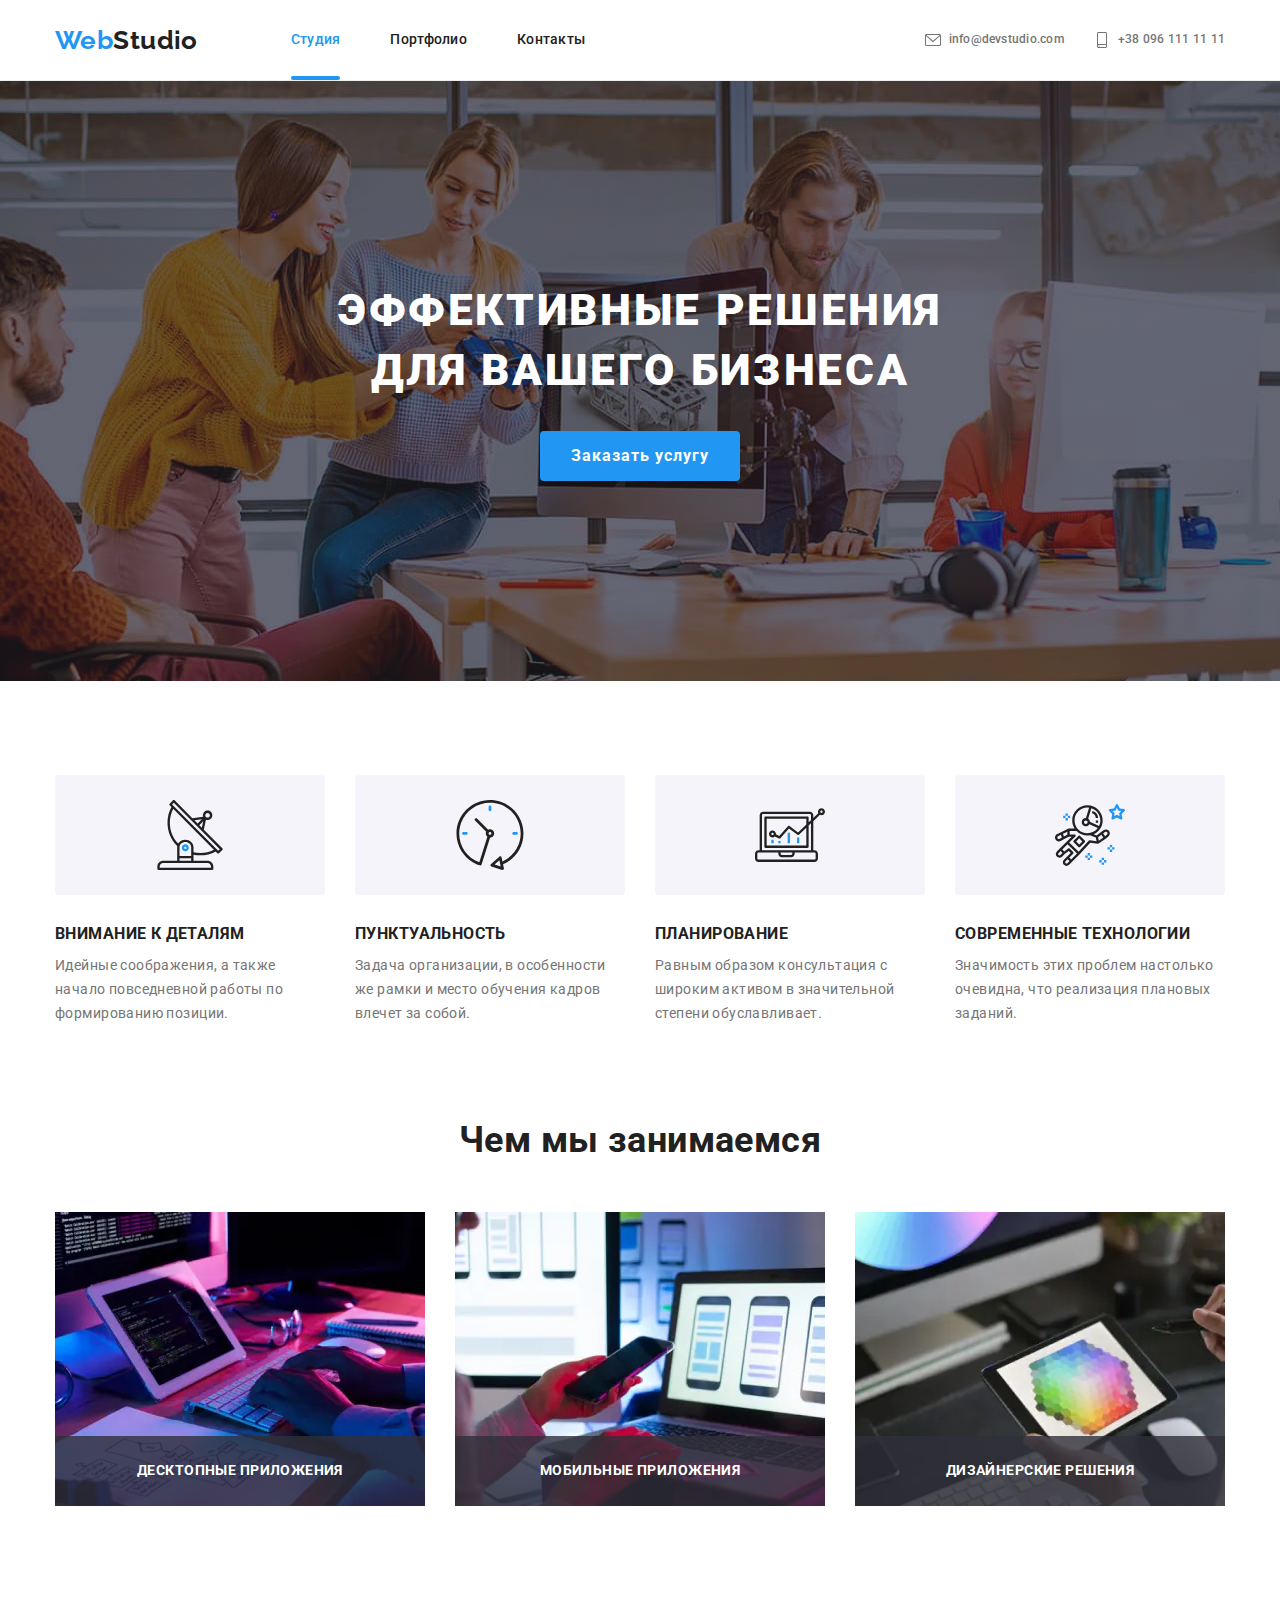
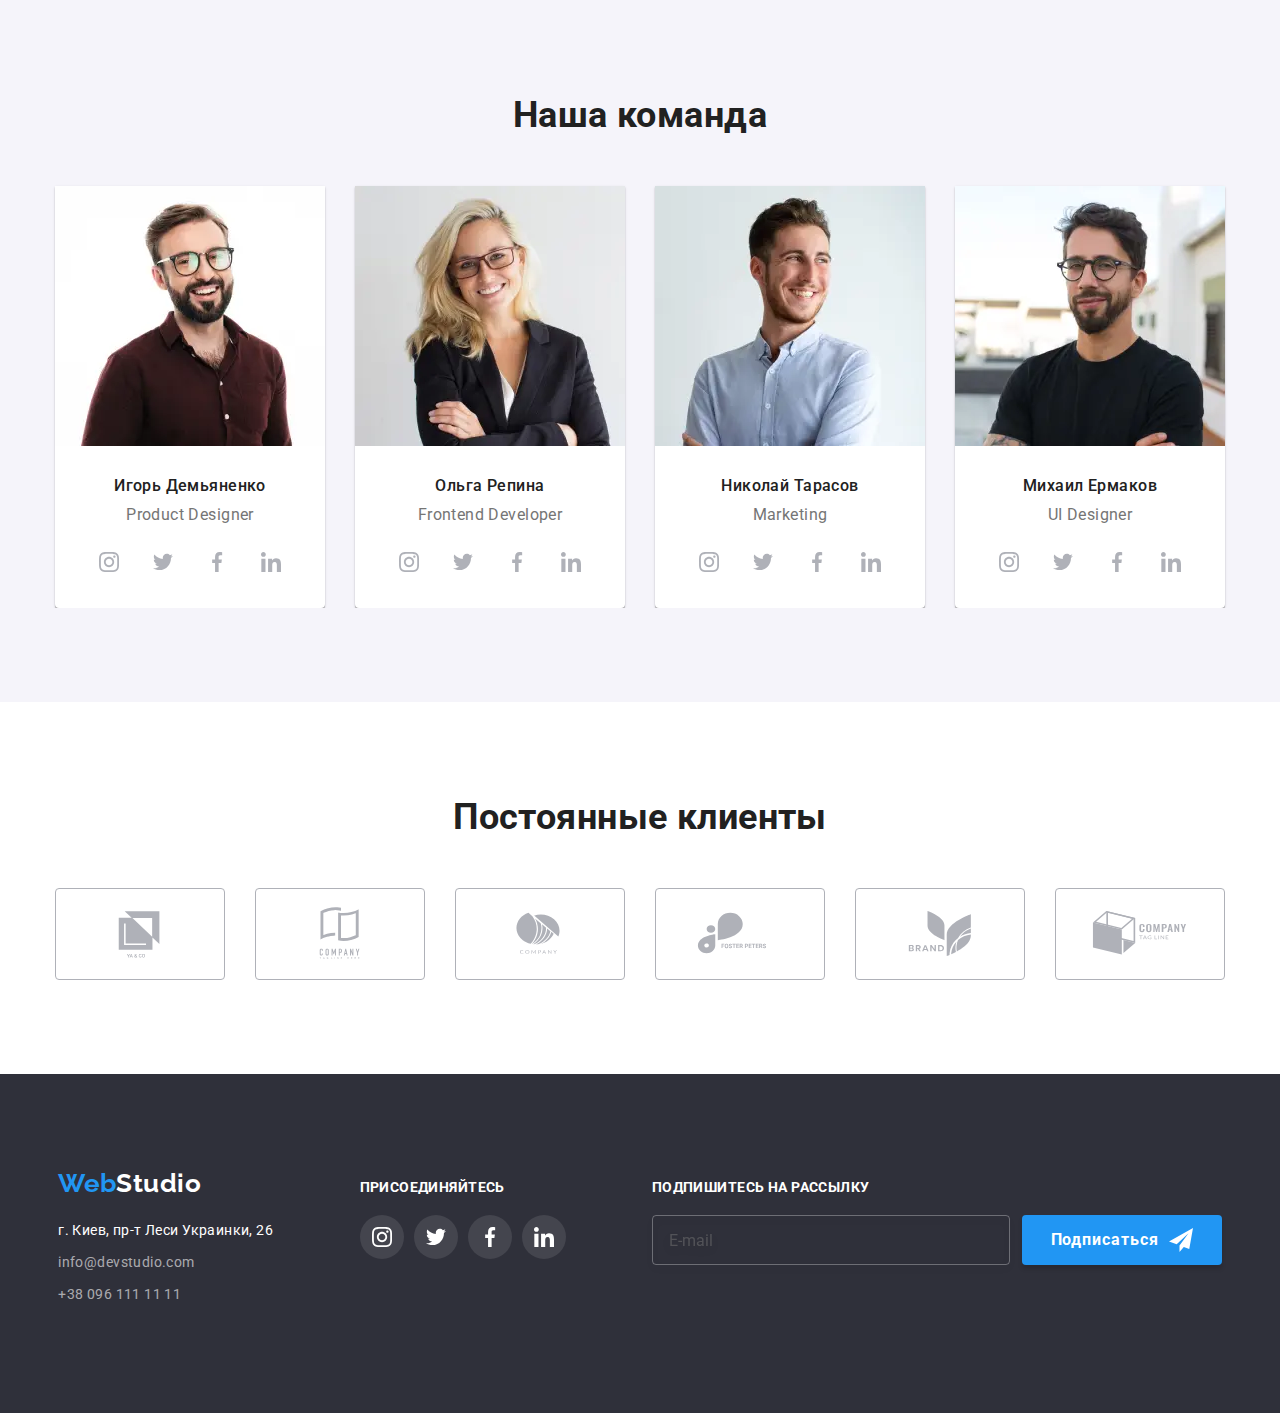
==== commit ac0ede11: "исправление ошибок" ====
--- a/index.html
+++ b/index.html
@@ -113,7 +113,7 @@
 
 <!-- Our advantages -->
 <section class="section section--no-paddings">
-    <div class="section__container section__container--no-padding">
+    <div class="section__container">
         <h2 class="section__title section__title--hide">Наши преимущества</h2>
         <ul class="advantage">
             <li class="advantage__item">
@@ -121,16 +121,15 @@
                   <svg class="advantage__icon" width="70" height="70">
                     <use href="./images/sprite.svg#antenna"></use>
                   </svg>
-                </div>
+                </div>          
                 <h3 class="advantage__title">Внимание к деталям</h3>
                 <p class="advantage__text">Идейные соображения, а также начало повседневной работы по формированию позиции.</p>
-            </li>
             <li class="advantage__item">
                 <div class="icon-wrapper">
                   <svg class="advantage__icon" width="70" height="70">
                     <use href="./images/sprite.svg#clock"></use>
                   </svg>
-                </div>
+                </div>     
                 <h3 class="advantage__title">Пунктуальность</h3>
                 <p class="advantage__text">Задача организации, в особенности же рамки и место обучения кадров влечет за собой.</p>
             </li>
@@ -139,7 +138,7 @@
                   <svg class="advantage__icon" width="70" height="70">
                     <use href="./images/sprite.svg#diagram"></use>
                   </svg>
-                </div>
+                </div>     
                 <h3 class="advantage__title">Планирование</h3>
                 <p class="advantage__text">Равным образом консультация с широким активом в значительной степени обуславливает.</p>
             </li>
@@ -148,7 +147,7 @@
                   <svg class="advantage__icon" width="70" height="70">
                     <use href="./images/sprite.svg#astronaut"></use>
                   </svg>
-                </div>
+                </div>     
                 <h3 class="advantage__title">Современные технологии</h3>
                 <p class="advantage__text">Значимость этих проблем настолько очевидна, что реализация плановых заданий.</p>
             </li>
@@ -209,7 +208,7 @@
 
 <!-- Our team -->
 <section class="section section--no-paddings section--dimm">
-    <div class="section__container section__container--no-padding">
+    <div class="section__container">
         <h2 class="section__title">Наша команда</h2>
         <ul class="member">
             <li class="member__item">
@@ -497,8 +496,8 @@
 </main>
 
 <!-- Footer -->
-<footer class="page-footer">
-    <div class="section__container footer-container">      
+<footer class="section page-footer">
+    <div class="footer-container">      
         <div class="ftr-address-wrapper">
             <a href="#" class="footer-logo">
                 <span class="footer-logo-colorized">Web</span>Studio
--- a/css/main.min.css
+++ b/css/main.min.css
@@ -1,2 +1,2 @@
-.mob-menu__nav__link,.mob-menu__tel__link,.mob-menu__mail__link,.mob-menu__socials__link,.ftr-contact__link,.socials__link,.client__link,.form__checkbox__contract-link,.portfolio__link{text-decoration:none}.ftr-contact,.advantage,.member,.socials,.client,.filter,.portfolio{padding:0;margin:0;list-style:none}.location,.appeal,.advantage__text,.member__position,.portfolio__filter,.overlay__text{margin:0;padding:0}.header-logo,.footer-logo{font-family:Raleway;font-size:26px;line-height:1.19;font-weight:700;text-decoration:none}.button-primary--footer,.button-primary--hero,.button-primary{display:-webkit-box;display:-ms-flexbox;display:flex;-webkit-box-align:center;-ms-flex-align:center;align-items:center;-webkit-box-pack:center;-ms-flex-pack:center;justify-content:center;width:200px;height:50px;border-radius:4px;border:none;font-weight:700;font-size:16px;line-height:1.88;letter-spacing:0.06em;color:#fff;-webkit-box-shadow:0px 4px 4px rgba(0,0,0,0.15);box-shadow:0px 4px 4px rgba(0,0,0,0.15);background-color:#2196f3;cursor:pointer}*,*::before,*::after{-webkit-box-sizing:border-box;box-sizing:border-box}body{background-color:#fff;color:#757575;font-family:Roboto,sans-serif;letter-spacing:0.03em;font-size:14px;line-height:1.71}.section{padding:60px 15px}@media screen and (min-width: 1200px){.section{padding:94px 15px}}.section__container{padding:0;margin:0 auto;overflow-x:hidden;overflow-y:hidden}@media screen and (min-width: 480px){.section__container{width:480px}}@media screen and (min-width: 768px){.section__container{width:768px}}@media screen and (min-width: 1200px){.section__container{width:1200px}}.section--no-paddings{padding-left:0;padding-right:0}.section__container--no-padding{padding:0}.section__title{margin-top:0;font-weight:bold;line-height:1.17;text-align:center;color:#212121}@media screen and (min-width: 480px){.section__title{margin-bottom:30px;font-size:28px}}@media screen and (min-width: 1200px){.section__title{margin-bottom:50px;font-size:36px}}.mob-menu{z-index:2;position:absolute;top:0;left:0;opacity:0;visibility:hidden;pointer-events:none;width:100%;height:100%;overflow:auto;overflow-x:hidden;-webkit-box-sizing:border-box;box-sizing:border-box}.mob-menu.is-open{opacity:1;visibility:visible;pointer-events:auto;background-color:#fff}.mob-menu__container{position:relative;padding-top:48px;padding-bottom:48px;padding-left:40px}.mob-menu__close-btn{position:absolute;top:10px;right:15px;display:-webkit-box;display:-ms-flexbox;display:flex;-webkit-box-align:center;-ms-flex-align:center;align-items:center;-webkit-box-pack:center;-ms-flex-pack:center;justify-content:center;padding:0;border:0;-webkit-box-sizing:border-box;box-sizing:border-box;background-color:transparent;line-height:0}.mob-menu__close-icon{display:block;fill:#212121}.mob-menu__close-btn:active .mob-menu__close-icon{fill:#2196f3}.mob-menu__nav{padding:0;margin:0 0 302px 0;list-style:none}.mob-menu__nav__item{margin-bottom:32px}.mob-menu__nav__link{font-weight:500;letter-spacing:0.02em;font-size:40px;line-height:1.18;color:#212121}.mob-menu__nav__link--current{color:#2196f3}.mob-menu__tel{margin-bottom:32px}.mob-menu__tel__link{font-weight:500;font-size:34px;line-height:1.18;letter-spacing:0.02em;color:#2196f3}.mob-menu__mail{margin-bottom:64px}.mob-menu__mail__link{font-weight:500;font-size:24px;line-height:1.18;letter-spacing:0.02em;color:#757575}.mob-menu__socials{display:-webkit-box;display:-ms-flexbox;display:flex;padding:0;margin:0;list-style:none}.mob-menu__socials__item:not(:last-child){padding-right:10px}.mob-menu__socials__item+.mob-menu__socials__item{padding-left:10px;border-left:1px solid rgba(33,33,33,0.2)}.mob-menu__socials__link{font-weight:500;font-size:18px;line-height:1.22;letter-spacing:0.02em;color:#2196f3}.page-header{border-bottom:1px solid #eee}.site-nav{display:none}.contact{display:none}.header-container{display:-webkit-box;display:-ms-flexbox;display:flex;-webkit-box-pack:justify;-ms-flex-pack:justify;justify-content:space-between;-webkit-box-align:center;-ms-flex-align:center;align-items:center;height:60px;padding:0 15px}.header-logo{font-size:24px;color:#212121}.header-logo-colorized{color:#2196f3}.menu-btn{display:-webkit-box;display:-ms-flexbox;display:flex;-webkit-box-align:center;-ms-flex-align:center;align-items:center;-webkit-box-pack:center;-ms-flex-pack:center;justify-content:center;padding:0;border:0;-webkit-box-sizing:border-box;box-sizing:border-box;background-color:transparent;line-height:0}.menu-btn__icon{display:block;fill:#212121}.menu-btn:active .menu-btn__icon{fill:#2196f3}@media screen and (min-width: 768px){.menu-btn{display:none}.nav-group{display:-webkit-box;display:-ms-flexbox;display:flex;-webkit-box-align:center;-ms-flex-align:center;align-items:center;height:60px}.site-nav{display:-webkit-box;display:-ms-flexbox;display:flex;list-style:none;margin:0 0 0 88px;padding:0}.site-nav__item{position:relative}.site-nav__item+.site-nav__item{margin-left:50px}.site-nav__link{display:block;padding:22px 0;color:#212121;font-weight:500;font-size:14px;line-height:1.14;letter-spacing:0.02em;text-decoration:none;-webkit-transition:color 250ms cubic-bezier(0.4, 0, 0.2, 1);transition:color 250ms cubic-bezier(0.4, 0, 0.2, 1)}.site-nav__link--current{color:#2196f3}.site-nav__link--current::after{content:'';position:absolute;bottom:0;left:0;width:100%;height:4px;border-radius:2px;background-color:#2196f3}.contact{display:-webkit-box;display:-ms-flexbox;display:flex;-webkit-box-orient:vertical;-webkit-box-direction:normal;-ms-flex-direction:column;flex-direction:column;margin:0;padding:0;list-style:none}.contact__item:first-child{margin-bottom:10px}.contact__link{text-decoration:none;display:-webkit-box;display:-ms-flexbox;display:flex;color:#757575;font-weight:500;font-size:12px;line-height:1.17;letter-spacing:0.02em;-webkit-transition:color 250ms cubic-bezier(0.4, 0, 0.2, 1);transition:color 250ms cubic-bezier(0.4, 0, 0.2, 1)}.contact__icon{width:16px;height:16px;margin-right:8px;fill:currentColor}}@media screen and (min-width: 1200px){.header-container{-webkit-box-pack:start;-ms-flex-pack:start;justify-content:start;height:80px}.header-logo{font-size:26px;padding:24px 0}.nav-group{height:80px}.site-nav{-webkit-box-align:center;-ms-flex-align:center;align-items:center;margin-left:93px}.site-nav__link{padding:32px 0}.site-nav__link:hover,.site-nav__link:focus{color:#2196f3}.contact{-webkit-box-orient:horizontal;-webkit-box-direction:normal;-ms-flex-direction:row;flex-direction:row;margin-left:auto}.contact__link{padding:32px 0}.contact__link:hover,.contact__link:focus{color:#2196f3}.contact__item:first-child{margin-bottom:0px}.contact__item:last-child{margin-left:30px}}.page-footer{background-color:#2f303a}.ftr-address-wrapper{display:block;text-align:center;margin-bottom:60px}.footer-logo{display:block;margin-bottom:20px;font-size:24px;color:#fff}.footer-logo-colorized{color:#2196f3}.location{margin-bottom:8px;font-style:normal;line-height:1.71;color:#fff}.ftr-contact__item:first-child{margin-bottom:8px}.ftr-contact__link{font-style:normal;line-height:1.71;color:rgba(255,255,255,0.6)}.ftr-contact__link:active{color:#fff}.ftr-socials-wrapper{display:block;text-align:center;margin-bottom:60px}.appeal{margin-bottom:20px;line-height:1.17;font-weight:700;text-transform:uppercase;color:#fff}.subscription{display:-webkit-box;display:-ms-flexbox;display:flex;-webkit-box-orient:vertical;-webkit-box-direction:normal;-ms-flex-direction:column;flex-direction:column;text-align:center}.subscription__title{margin-bottom:20px;line-height:1.17;font-weight:700;text-transform:uppercase;color:#fff}.signup{display:block;text-align:center}.signup__mail{width:450px;height:50px;padding-left:16px;margin-bottom:20px;font-size:16px;line-height:1.25;color:rgba(255,255,255,0.6);background-color:transparent;border:1px solid rgba(255,255,255,0.3);-webkit-box-sizing:border-box;box-sizing:border-box;-webkit-filter:drop-shadow(0px 4px 4px rgba(0,0,0,0.15));filter:drop-shadow(0px 4px 4px rgba(0,0,0,0.15));border-radius:4px}.signup__icon{display:inline-block;width:24px;height:24px;margin-left:10px;background-color:transparent}.button-primary--footer{margin:0 auto}@media screen and (min-width: 768px){.footer-container{display:-webkit-box;display:-ms-flexbox;display:flex;-ms-flex-wrap:wrap;flex-wrap:wrap;-ms-flex-pack:distribute;justify-content:space-around}}@media screen and (min-width: 1200px){.page-footer{display:-webkit-box;display:-ms-flexbox;display:flex;-webkit-box-align:center;-ms-flex-align:center;align-items:center;height:252px}.footer-container{display:-webkit-box;display:-ms-flexbox;display:flex;-webkit-box-align:baseline;-ms-flex-align:baseline;align-items:baseline;padding:0 15px}.ftr-address-wrapper{display:-webkit-box;display:-ms-flexbox;display:flex;-webkit-box-orient:vertical;-webkit-box-direction:normal;-ms-flex-direction:column;flex-direction:column}.footer-logo{font-size:26px}.ftr-address-wrapper{text-align:left;margin-bottom:0}.appeal{text-align:left}.subscription{display:-webkit-box;display:-ms-flexbox;display:flex;-webkit-box-orient:vertical;-webkit-box-direction:normal;-ms-flex-direction:column;flex-direction:column;text-align:left}.button-primary--footer{margin-left:12px}.signup{display:-webkit-box;display:-ms-flexbox;display:flex}.signup__mail{width:358px;margin-bottom:0}}.hero{display:-webkit-box;display:-ms-flexbox;display:flex;-webkit-box-orient:vertical;-webkit-box-direction:normal;-ms-flex-direction:column;flex-direction:column;-webkit-box-align:center;-ms-flex-align:center;align-items:center;-webkit-box-pack:center;-ms-flex-pack:center;justify-content:center;max-width:480px;height:400px;background-repeat:no-repeat;background-color:#c4c4c4;background-size:480px auto;background-position:center;background-image:-webkit-gradient(linear, left top, left bottom, from(rgba(47,48,58,0.4)), to(rgba(47,48,58,0.4))),url(../images/mob/Hero_480px.jpg);background-image:linear-gradient(rgba(47,48,58,0.4), rgba(47,48,58,0.4)),url(../images/mob/Hero_480px.jpg)}@media screen and (min-device-pixel-ratio: 2), screen and (-webkit-min-device-pixel-ratio: 2), screen and (min-resolution: 192dpi), screen and (min-resolution: 2dppx){.hero{background-image:url(../images/mob/Hero@2x_480px.jpg)}}.hero__title{margin:0 0 30px 0;max-width:360px;font-weight:900;font-size:26px;line-height:1.62;text-align:center;letter-spacing:0.06em;text-transform:uppercase;color:#fff}@media screen and (min-width: 768px) and (max-width: 1199px){.hero{max-width:768px;height:400px;background-size:768px auto;background-image:-webkit-gradient(linear, left top, left bottom, from(rgba(47,48,58,0.4)), to(rgba(47,48,58,0.4))),url(../images/tab/Hero_768px.jpg);background-image:linear-gradient(rgba(47,48,58,0.4), rgba(47,48,58,0.4)),url(../images/tab/Hero_768px.jpg)}}@media screen and (min-width: 768px) and (max-width: 1199px) and (min-device-pixel-ratio: 2), screen and (min-width: 768px) and (max-width: 1199px) and (-webkit-min-device-pixel-ratio: 2), screen and (min-width: 768px) and (max-width: 1199px) and (min-resolution: 192dpi), screen and (min-width: 768px) and (max-width: 1199px) and (min-resolution: 2dppx){.hero{background-image:-webkit-gradient(linear, left top, left bottom, from(rgba(47,48,58,0.4)), to(rgba(47,48,58,0.4))),url(../images/tab/Hero@2x_768px.jpg);background-image:linear-gradient(rgba(47,48,58,0.4), rgba(47,48,58,0.4)),url(../images/tab/Hero@2x_768px.jpg)}}@media screen and (min-width: 1200px){.hero{max-width:1600px;height:600px;background-size:1600px auto;background-position:center;background-image:-webkit-gradient(linear, left top, left bottom, from(rgba(47,48,58,0.4)), to(rgba(47,48,58,0.4))),url(../images/desk/Hero_1200px.jpg);background-image:linear-gradient(rgba(47,48,58,0.4), rgba(47,48,58,0.4)),url(../images/desk/Hero_1200px.jpg)}}@media screen and (min-width: 1200px) and (min-device-pixel-ratio: 2), screen and (min-width: 1200px) and (-webkit-min-device-pixel-ratio: 2), screen and (min-width: 1200px) and (min-resolution: 192dpi), screen and (min-width: 1200px) and (min-resolution: 2dppx){.hero{background-image:-webkit-gradient(linear, left top, left bottom, from(rgba(47,48,58,0.4)), to(rgba(47,48,58,0.4))),url(../images/desk/Hero@2x_1200px.jpg);background-image:linear-gradient(rgba(47,48,58,0.4), rgba(47,48,58,0.4)),url(../images/desk/Hero@2x_1200px.jpg)}}@media screen and (min-width: 1200px){.hero .hero__title{max-width:696px;font-size:44px;line-height:1.36}}.button-primary--hero{-webkit-transition:background-color 250ms cubic-bezier(0.4, 0, 0.2, 1);transition:background-color 250ms cubic-bezier(0.4, 0, 0.2, 1)}.button-primary--hero:hover,.button-primary--hero:focus{background-color:#188ce8}.advantage{margin:-15px}.advantage__title{margin-top:0;margin-bottom:10px;text-align:center;font-weight:bold;line-height:1.14;text-transform:uppercase;color:#212121}.advantage__item{margin:15px}.icon-wrapper{display:-webkit-box;display:-ms-flexbox;display:flex;-webkit-box-align:center;-ms-flex-align:center;align-items:center;-webkit-box-pack:center;-ms-flex-pack:center;justify-content:center;margin-bottom:30px;max-width:450px;height:120px;border-radius:4px;background-color:#f5f4fa}.section__title--hide{display:none}@media screen and (min-width: 768px){.advantage{display:-webkit-box;display:-ms-flexbox;display:flex;-webkit-box-align:center;-ms-flex-align:center;align-items:center;-webkit-box-pack:center;-ms-flex-pack:center;justify-content:center;-ms-flex-wrap:wrap;flex-wrap:wrap}.advantage__item{max-width:354px}.advantage__title{text-align:left}}@media screen and (min-width: 1200px){.advantage{-ms-flex-wrap:nowrap;flex-wrap:nowrap}.advantage__item{max-width:270px}}.section--none-top{display:none}@media screen and (min-width: 1200px){.section--none-top{display:block;padding-top:0}.feature{display:-webkit-box;display:-ms-flexbox;display:flex;list-style:none;margin:0;padding:0%;-webkit-box-pack:center;-ms-flex-pack:center;justify-content:center}.feature__item{position:relative}.feature__item+.feature__item{margin-left:30px}.feature__image{display:block}.feature__text{margin:0;padding:0}.feature-wrapper{display:-webkit-box;display:-ms-flexbox;display:flex;-webkit-box-align:center;-ms-flex-align:center;align-items:center;-webkit-box-pack:center;-ms-flex-pack:center;justify-content:center;position:absolute;bottom:0;left:0;width:370px;height:70px;font-weight:700;line-height:1.17;text-transform:uppercase;color:#fff;background-color:rgba(47,48,58,0.8)}}.section--dimm{background-color:#f5f4fa}.member{margin:-15px;-webkit-box-sizing:border-box;box-sizing:border-box}.member__image{display:block;width:100%}.member__name{font-weight:500;font-size:16px;line-height:1.19;text-align:center;margin-top:0;margin-bottom:10px;color:#212121}.member__position{margin-bottom:16px;font-size:16px;line-height:1.19;text-align:center}.member__item{margin:15px;max-width:100%;-webkit-box-shadow:0px 1px 3px rgba(0,0,0,0.12),0px 1px 1px rgba(0,0,0,0.14),0px 2px 1px rgba(0,0,0,0.2);box-shadow:0px 1px 3px rgba(0,0,0,0.12),0px 1px 1px rgba(0,0,0,0.14),0px 2px 1px rgba(0,0,0,0.2);border-radius:0px 0px 4px 4px;background-color:#fff}.member-wrapper{padding:30px 0 24px}.socials{display:-webkit-box;display:-ms-flexbox;display:flex;-webkit-box-pack:center;-ms-flex-pack:center;justify-content:center}.socials__item+.socials__item{margin-left:10px}.socials__link{display:-webkit-box;display:-ms-flexbox;display:flex;-webkit-box-align:center;-ms-flex-align:center;align-items:center;-webkit-box-pack:center;-ms-flex-pack:center;justify-content:center;width:44px;height:44px;border-radius:50px;background-color:rgba(255,255,255,0.1);-webkit-transition:background-color 250ms cubic-bezier(0.4, 0, 0.2, 1);transition:background-color 250ms cubic-bezier(0.4, 0, 0.2, 1)}.socials__item:active .socials__link{background-color:#2196f3}.socials__icon{display:inline-block;width:20px;height:20px;fill:#fff;-webkit-transition:fill 250ms cubic-bezier(0.4, 0, 0.2, 1);transition:fill 250ms cubic-bezier(0.4, 0, 0.2, 1)}.socials__icon--grey{fill:#afb1b8}.socials__item:active .socials__icon{fill:#fff}@media screen and (min-width: 768px){.member{display:-webkit-box;display:-ms-flexbox;display:flex;-ms-flex-wrap:wrap;flex-wrap:wrap}.member__item{width:354px}}@media screen and (min-width: 1200px){.member{-ms-flex-wrap:nowrap;flex-wrap:nowrap}.member__item{width:270px}.socials__item:hover .socials__link{background-color:#2196f3}.socials__item:hover .socials__icon{fill:#fff}}.client{display:-webkit-box;display:-ms-flexbox;display:flex;-ms-flex-wrap:wrap;flex-wrap:wrap;-webkit-box-sizing:border-box;box-sizing:border-box;margin:-15px}.client__item{margin:15px;width:210px}.client__link{display:-webkit-box;display:-ms-flexbox;display:flex;-webkit-box-align:center;-ms-flex-align:center;align-items:center;-webkit-box-pack:center;-ms-flex-pack:center;justify-content:center;width:100%;height:92px;border:1px solid #afb1b8;-webkit-box-sizing:border-box;box-sizing:border-box;border-radius:4px;-webkit-transition:border-color 250ms cubic-bezier(0.4, 0, 0.2, 1);transition:border-color 250ms cubic-bezier(0.4, 0, 0.2, 1)}.client__link:active{border-color:#2196f3}.client__icon{fill:#afb1b8;-webkit-transition:fill 250ms cubic-bezier(0.4, 0, 0.2, 1);transition:fill 250ms cubic-bezier(0.4, 0, 0.2, 1)}.client__link:active .client__icon{fill:#2196f3}@media screen and (min-width: 768px){.client{-webkit-box-align:center;-ms-flex-align:center;align-items:center;-webkit-box-pack:center;-ms-flex-pack:center;justify-content:center}.client__link{width:226px}}@media screen and (min-width: 1200px){.client{-ms-flex-wrap:nowrap;flex-wrap:nowrap}.client__link{width:170px}.client__link:hover{border-color:#2196f3}.client__link:hover .client__icon{fill:#2196f3}}input:focus-visible,textarea:focus-visible{outline:none}.backdrop{position:fixed;top:0;left:0;display:block;width:100%;height:100%;background-color:rgba(0,0,0,0.2);-webkit-transition:opacity 250ms cubic-bezier(0.4, 0, 0.2, 1),-webkit-transform 250ms cubic-bezier(0.4, 0, 0.2, 1);transition:opacity 250ms cubic-bezier(0.4, 0, 0.2, 1),-webkit-transform 250ms cubic-bezier(0.4, 0, 0.2, 1);transition:opacity 250ms cubic-bezier(0.4, 0, 0.2, 1),transform 250ms cubic-bezier(0.4, 0, 0.2, 1);transition:opacity 250ms cubic-bezier(0.4, 0, 0.2, 1),transform 250ms cubic-bezier(0.4, 0, 0.2, 1),-webkit-transform 250ms cubic-bezier(0.4, 0, 0.2, 1)}.backdrop--is-hidden{opacity:0;-webkit-transform:scale(0);transform:scale(0);pointer-events:none}.window{position:absolute;top:50%;left:50%;-webkit-transform:translate(-50%, -50%);transform:translate(-50%, -50%);width:100%;height:100%;width:450px;height:609px;padding:40px;background-color:#fff;-webkit-box-shadow:0px 1px 3px rgba(0,0,0,0.12),0px 1px 1px rgba(0,0,0,0.14),0px 2px 1px rgba(0,0,0,0.2);box-shadow:0px 1px 3px rgba(0,0,0,0.12),0px 1px 1px rgba(0,0,0,0.14),0px 2px 1px rgba(0,0,0,0.2);border-radius:4px}.window__title{margin:0;font-weight:bold;font-size:20px;line-height:1.5;text-align:center;color:#212121}.window__close-button{position:absolute;display:-webkit-box;display:-ms-flexbox;display:flex;-webkit-box-align:center;-ms-flex-align:center;align-items:center;-webkit-box-pack:center;-ms-flex-pack:center;justify-content:center;top:8px;right:8px;width:30px;height:30px;background-image:url(../images/close.svg);background-color:transparent;border:none;cursor:pointer;-webkit-transition:background-image 250ms cubic-bezier(0.4, 0, 0.2, 1);transition:background-image 250ms cubic-bezier(0.4, 0, 0.2, 1)}.window__close-button:hover,.window__close-button:focus{background-image:url(../images/close-active.svg)}.input-wrapper{position:relative}.form__field{display:-webkit-box;display:-ms-flexbox;display:flex;-webkit-box-orient:vertical;-webkit-box-direction:normal;-ms-flex-direction:column;flex-direction:column;margin-bottom:10px}.form__field__lable{margin-bottom:4px;font-size:12px;line-height:1.17;letter-spacing:0.01em;color:#757575}.form__field__input{width:100%;height:40px;padding-left:42px;border:1px solid rgba(33,33,33,0.2);border-radius:4px;-webkit-transition:border-color 250ms cubic-bezier(0.4, 0, 0.2, 1);transition:border-color 250ms cubic-bezier(0.4, 0, 0.2, 1)}.form__field__input:focus-within{outline:transparent;border-color:#2196f3}.form__field__icon{position:absolute;top:50%;left:12px;-webkit-transform:translateY(-50%);transform:translateY(-50%);width:18px;height:18px;fill:#212121;-webkit-transition:fill 250ms cubic-bezier(0.4, 0, 0.2, 1);transition:fill 250ms cubic-bezier(0.4, 0, 0.2, 1)}.form__field__input:focus+.form__field__icon{fill:#2196f3}::-webkit-input-placeholder{color:rgba(117,117,117,0.5)}:-ms-input-placeholder{color:rgba(117,117,117,0.5)}::-ms-input-placeholder{color:rgba(117,117,117,0.5)}::placeholder{color:rgba(117,117,117,0.5)}.form__comment{display:-webkit-box;display:-ms-flexbox;display:flex;-webkit-box-orient:vertical;-webkit-box-direction:normal;-ms-flex-direction:column;flex-direction:column}.form__comment__lable{margin-bottom:4px;font-size:12px;line-height:1.17;letter-spacing:0.01em}.form__comment__textarea{width:100%;height:120px;padding:12px 16px;resize:none;margin-bottom:20px;font-size:12px;line-height:1.17;letter-spacing:0.01em;border:1px solid rgba(33,33,33,0.2);border-radius:4px;-webkit-transition:border-color 250ms cubic-bezier(0.4, 0, 0.2, 1);transition:border-color 250ms cubic-bezier(0.4, 0, 0.2, 1)}.form__comment__textarea:focus{outline:transparent;border-color:#2196f3}.form__checkbox{display:block;text-align:center;margin-bottom:30px}.form__checkbox__lable{display:inline-block;font-size:12px;line-height:1.17}.form__checkbox__contract-link{font-size:12px;line-height:1.17;color:#2196f3}.form__checkbox__standart{-webkit-appearance:none;-moz-appearance:none;appearance:none;position:absolute}.form__checkbox__custom{display:inline-block;min-width:16px;height:15px;margin-right:7px;border:2px solid #212121;border-radius:4px;overflow:hidden;-webkit-transition:background-color 250ms cubic-bezier(0.4, 0, 0.2, 1),background-image 250ms cubic-bezier(0.4, 0, 0.2, 1),border-color 250ms cubic-bezier(0.4, 0, 0.2, 1);transition:background-color 250ms cubic-bezier(0.4, 0, 0.2, 1),background-image 250ms cubic-bezier(0.4, 0, 0.2, 1),border-color 250ms cubic-bezier(0.4, 0, 0.2, 1)}.form__checkbox__standart:checked+.form__checkbox__custom{border-color:transparent;background-color:#2196f3;background-image:url(../images/checkbox.svg);background-size:contain;background-position:center;background-repeat:no-repeat;background-origin:border-box}.button-primary--modal-wind{margin:0 auto}@media screen and (min-width: 1200px){.window{width:528px;height:581px}.form__checkbox__lable{font-size:14px}.form__checkbox__contract-link{font-size:14px}}.filter{display:-webkit-box;display:-ms-flexbox;display:flex;-ms-flex-wrap:wrap;flex-wrap:wrap;-webkit-box-pack:left;-ms-flex-pack:left;justify-content:left;margin-bottom:40px}.filter__item:not(:last-child){margin-right:8px}.filter__item:not(:nth-last-child(-n+2)){margin-bottom:15px}.button-secondary{display:inline-block;padding:6px 22px;border-radius:4px;border:none;color:#212121;background-color:#f5f4fa;font-family:inherit;font-weight:500;font-size:16px;line-height:1.63;text-align:center;letter-spacing:0.03em;cursor:pointer;-webkit-transition:background-color 250ms cubic-bezier(0.4, 0, 0.2, 1),color 250ms cubic-bezier(0.4, 0, 0.2, 1),-webkit-box-shadow 250ms cubic-bezier(0.4, 0, 0.2, 1);transition:background-color 250ms cubic-bezier(0.4, 0, 0.2, 1),color 250ms cubic-bezier(0.4, 0, 0.2, 1),-webkit-box-shadow 250ms cubic-bezier(0.4, 0, 0.2, 1);transition:background-color 250ms cubic-bezier(0.4, 0, 0.2, 1),color 250ms cubic-bezier(0.4, 0, 0.2, 1),box-shadow 250ms cubic-bezier(0.4, 0, 0.2, 1);transition:background-color 250ms cubic-bezier(0.4, 0, 0.2, 1),color 250ms cubic-bezier(0.4, 0, 0.2, 1),box-shadow 250ms cubic-bezier(0.4, 0, 0.2, 1),-webkit-box-shadow 250ms cubic-bezier(0.4, 0, 0.2, 1)}.button-secondary:hover,.button-secondary:focus,.button-secondary--current{color:#fff;background-color:#2196f3;-webkit-box-shadow:0px 3px 1px rgba(0,0,0,0.1),0px 1px 2px rgba(0,0,0,0.08),0px 2px 2px rgba(0,0,0,0.12);box-shadow:0px 3px 1px rgba(0,0,0,0.1),0px 1px 2px rgba(0,0,0,0.08),0px 2px 2px rgba(0,0,0,0.12)}@media screen and (min-width: 768px){.filter{-webkit-box-pack:center;-ms-flex-pack:center;justify-content:center;margin-bottom:30px}}@media screen and (min-width: 1200px){.filter{margin-bottom:50px}.filter__item:not(:nth-last-child(-n+2)){margin-bottom:0}}.image-thumb{max-width:450px;position:relative;overflow:hidden}.text-wrapper{display:block;-webkit-box-flex:1;-ms-flex-positive:1;flex-grow:1;width:100%;padding:20px 24px;border:1px solid #eee;border-top:none}.portfolio{-webkit-box-sizing:border-box;box-sizing:border-box}.portfolio__item{margin:0 auto 30px;max-width:450px}.portfolio__item:last-child{margin-bottom:0}.portfolio__link{display:-webkit-box;display:-ms-flexbox;display:flex;-webkit-box-orient:vertical;-webkit-box-direction:normal;-ms-flex-direction:column;flex-direction:column;height:100%;width:100%}.portfolio__link:hover,.portfolio__link:focus{-webkit-box-shadow:0px 1px 1px rgba(0,0,0,0.12),0px 4px 4px rgba(0,0,0,0.06),1px 4px 6px rgba(0,0,0,0.16);box-shadow:0px 1px 1px rgba(0,0,0,0.12),0px 4px 4px rgba(0,0,0,0.06),1px 4px 6px rgba(0,0,0,0.16)}.portfolio__image{display:block;max-width:100%;height:auto}.portfolio__title{margin-bottom:4px;margin-top:0;color:#212121;font-weight:700;font-size:18px;line-height:2;letter-spacing:0.06em}.portfolio__filter{color:#757575;font-size:16px;line-height:1.88}.overlay{position:absolute;bottom:0;left:0;-webkit-box-align:center;-ms-flex-align:center;align-items:center;-webkit-transform:translateY(100%);transform:translateY(100%);padding:63px 24px;width:100%;height:100%;background-color:rgba(33,150,243,0.9);-webkit-transition:-webkit-transform 250ms cubic-bezier(0.4, 0, 0.2, 1),-webkit-box-shadow 250ms cubic-bezier(0.4, 0, 0.2, 1);transition:-webkit-transform 250ms cubic-bezier(0.4, 0, 0.2, 1),-webkit-box-shadow 250ms cubic-bezier(0.4, 0, 0.2, 1);transition:transform 250ms cubic-bezier(0.4, 0, 0.2, 1),box-shadow 250ms cubic-bezier(0.4, 0, 0.2, 1);transition:transform 250ms cubic-bezier(0.4, 0, 0.2, 1),box-shadow 250ms cubic-bezier(0.4, 0, 0.2, 1),-webkit-transform 250ms cubic-bezier(0.4, 0, 0.2, 1),-webkit-box-shadow 250ms cubic-bezier(0.4, 0, 0.2, 1)}.overlay__text{font-size:18px;line-height:1.56;color:#fff}.portfolio__link:hover .overlay{-webkit-transform:translateY(0%);transform:translateY(0%)}@media screen and (min-width: 768px){.portfolio{display:-webkit-box;display:-ms-flexbox;display:flex;-ms-flex-wrap:wrap;flex-wrap:wrap}.portfolio__item{-webkit-box-flex:1;-ms-flex-positive:1;flex-grow:1;margin:0 0 30px 0;max-width:354px}.portfolio__item:nth-child(2n){margin-left:30px}.portfolio__link{width:354px}}@media screen and (min-width: 1200px){.portfolio{-webkit-box-pack:center;-ms-flex-pack:center;justify-content:center}.portfolio__item{margin:0 30px 30px 0;max-width:370px}.portfolio__item:nth-child(2n){margin-left:0}.portfolio__item:nth-child(3n){margin-right:0}.portfolio__item:nth-last-child(-n+3){margin-bottom:0}.portfolio__link{width:370px}}
+.mob-menu__nav__link,.mob-menu__tel__link,.mob-menu__mail__link,.mob-menu__socials__link,.ftr-contact__link,.socials__link,.client__link,.form__checkbox__contract-link,.portfolio__link{text-decoration:none}.ftr-contact,.advantage,.member,.socials,.client,.filter,.portfolio{padding:0;margin:0;list-style:none}.location,.appeal,.advantage__text,.member__position,.portfolio__filter,.overlay__text{margin:0;padding:0}.header-logo,.footer-logo{font-family:Raleway;font-size:26px;line-height:1.19;font-weight:700;text-decoration:none}.button-primary--footer,.button-primary--hero,.button-primary{display:-webkit-box;display:-ms-flexbox;display:flex;-webkit-box-align:center;-ms-flex-align:center;align-items:center;-webkit-box-pack:center;-ms-flex-pack:center;justify-content:center;width:200px;height:50px;border-radius:4px;border:none;font-weight:700;font-size:16px;line-height:1.88;letter-spacing:0.06em;color:#fff;-webkit-box-shadow:0px 4px 4px rgba(0,0,0,0.15);box-shadow:0px 4px 4px rgba(0,0,0,0.15);background-color:#2196f3;cursor:pointer}*,*::before,*::after{-webkit-box-sizing:border-box;box-sizing:border-box}body{background-color:#fff;color:#757575;font-family:Roboto,sans-serif;letter-spacing:0.03em;font-size:14px;line-height:1.71}.section{padding:60px 15px}@media screen and (min-width: 1200px){.section{padding:94px 15px}}.section__container{padding:0 15px;margin:0 auto;overflow-x:hidden;overflow-y:hidden}@media screen and (min-width: 480px){.section__container{width:480px;padding:0}}@media screen and (min-width: 768px){.section__container{width:768px}}@media screen and (min-width: 1200px){.section__container{width:1200px}}.section--no-paddings{padding-left:0;padding-right:0}.section__container--no-padding{padding:0}.section__title{margin-top:0;font-weight:bold;line-height:1.17;text-align:center;color:#212121}@media screen and (min-width: 480px){.section__title{margin-bottom:30px;font-size:28px}}@media screen and (min-width: 1200px){.section__title{margin-bottom:50px;font-size:36px}}.mob-menu{z-index:2;position:absolute;top:0;left:0;opacity:0;visibility:hidden;pointer-events:none;width:100%;height:100%;overflow:hidden;-webkit-box-sizing:border-box;box-sizing:border-box;-webkit-transition:opacity 250ms cubic-bezier(0.4, 0, 0.2, 1);transition:opacity 250ms cubic-bezier(0.4, 0, 0.2, 1)}.mob-menu.is-open{opacity:1;visibility:visible;pointer-events:auto;background-color:#fff}.mob-menu__container{position:relative;height:100%;padding-top:48px;padding-bottom:48px;padding-left:40px}.mob-menu__close-btn{position:absolute;top:10px;right:15px;display:-webkit-box;display:-ms-flexbox;display:flex;-webkit-box-align:center;-ms-flex-align:center;align-items:center;-webkit-box-pack:center;-ms-flex-pack:center;justify-content:center;padding:0;border:0;-webkit-box-sizing:border-box;box-sizing:border-box;background-color:transparent;line-height:0}.mob-menu__close-icon{display:block;fill:#212121}.mob-menu__close-btn:active .mob-menu__close-icon{fill:#2196f3}.mob-menu__nav{padding:0;margin:0;list-style:none}.mob-menu__nav__item{margin-bottom:32px}.mob-menu__nav__item:last-child{margin-bottom:0}.mob-menu__nav__link{font-weight:500;letter-spacing:0.02em;font-size:40px;line-height:1.18;color:#212121}.mob-menu__nav__link--current{color:#2196f3}.mob-menu__tel{margin-bottom:32px}.mob-menu__tel__link{font-weight:500;font-size:34px;line-height:1.18;letter-spacing:0.02em;color:#2196f3}.mob-menu__mail{margin-bottom:64px}.mob-menu__mail__link{font-weight:500;font-size:24px;line-height:1.18;letter-spacing:0.02em;color:#757575}.mob-menu__socials{display:-webkit-box;display:-ms-flexbox;display:flex;-ms-flex-wrap:wrap;flex-wrap:wrap;padding:0;margin:0;list-style:none}.mob-menu__socials__item:not(:last-child){padding-right:10px}.mob-menu__socials__item+.mob-menu__socials__item{padding-left:10px;border-left:1px solid rgba(33,33,33,0.2)}.mob-menu__socials__link{font-weight:500;font-size:18px;line-height:1.22;letter-spacing:0.02em;color:#2196f3}.mob-menu__wrapper{display:-webkit-box;display:-ms-flexbox;display:flex;-webkit-box-orient:vertical;-webkit-box-direction:normal;-ms-flex-direction:column;flex-direction:column;-webkit-box-pack:justify;-ms-flex-pack:justify;justify-content:space-between;height:100%}.page-header{border-bottom:1px solid #eee}.site-nav{display:none}.contact{display:none}.header-container{display:-webkit-box;display:-ms-flexbox;display:flex;-webkit-box-pack:justify;-ms-flex-pack:justify;justify-content:space-between;-webkit-box-align:center;-ms-flex-align:center;align-items:center;height:60px;padding:0 15px}.header-logo{font-size:24px;color:#212121}.header-logo-colorized{color:#2196f3}.menu-btn{display:-webkit-box;display:-ms-flexbox;display:flex;-webkit-box-align:center;-ms-flex-align:center;align-items:center;-webkit-box-pack:center;-ms-flex-pack:center;justify-content:center;padding:0;border:0;-webkit-box-sizing:border-box;box-sizing:border-box;background-color:transparent;line-height:0}.menu-btn__icon{display:block;fill:#212121}.menu-btn:active .menu-btn__icon{fill:#2196f3}@media screen and (min-width: 768px){.menu-btn{display:none}.nav-group{display:-webkit-box;display:-ms-flexbox;display:flex;-webkit-box-align:center;-ms-flex-align:center;align-items:center;height:60px}.site-nav{display:-webkit-box;display:-ms-flexbox;display:flex;list-style:none;margin:0 0 0 88px;padding:0}.site-nav__item{position:relative}.site-nav__item+.site-nav__item{margin-left:50px}.site-nav__link{display:block;padding:22px 0;color:#212121;font-weight:500;font-size:14px;line-height:1.14;letter-spacing:0.02em;text-decoration:none;-webkit-transition:color 250ms cubic-bezier(0.4, 0, 0.2, 1);transition:color 250ms cubic-bezier(0.4, 0, 0.2, 1)}.site-nav__link--current{color:#2196f3}.site-nav__link--current::after{content:'';position:absolute;bottom:0;left:0;width:100%;height:4px;border-radius:2px;background-color:#2196f3}.contact{display:-webkit-box;display:-ms-flexbox;display:flex;-webkit-box-orient:vertical;-webkit-box-direction:normal;-ms-flex-direction:column;flex-direction:column;margin:0;padding:0;list-style:none}.contact__item:first-child{margin-bottom:10px}.contact__link{text-decoration:none;display:-webkit-box;display:-ms-flexbox;display:flex;color:#757575;font-weight:500;font-size:12px;line-height:1.17;letter-spacing:0.02em;-webkit-transition:color 250ms cubic-bezier(0.4, 0, 0.2, 1);transition:color 250ms cubic-bezier(0.4, 0, 0.2, 1)}.contact__icon{width:16px;height:16px;margin-right:8px;fill:currentColor}}@media screen and (min-width: 1200px){.header-container{-webkit-box-pack:start;-ms-flex-pack:start;justify-content:start;height:80px}.header-logo{font-size:26px;padding:24px 0}.nav-group{height:80px}.site-nav{-webkit-box-align:center;-ms-flex-align:center;align-items:center;margin-left:93px}.site-nav__link{padding:32px 0}.site-nav__link:hover,.site-nav__link:focus{color:#2196f3}.contact{-webkit-box-orient:horizontal;-webkit-box-direction:normal;-ms-flex-direction:row;flex-direction:row;margin-left:auto}.contact__link{padding:32px 0}.contact__link:hover,.contact__link:focus{color:#2196f3}.contact__item:first-child{margin-bottom:0px}.contact__item:last-child{margin-left:30px}}.page-footer{background-color:#2f303a}.ftr-address-wrapper{display:block;text-align:center;margin-bottom:60px}.footer-logo{display:block;margin-bottom:20px;font-size:24px;color:#fff}.footer-logo-colorized{color:#2196f3}.location{margin-bottom:8px;font-style:normal;line-height:1.71;color:#fff}.ftr-contact__item:first-child{margin-bottom:8px}.ftr-contact__link{font-style:normal;line-height:1.71;color:rgba(255,255,255,0.6)}.ftr-contact__link:active{color:#fff}.ftr-socials-wrapper{display:block;text-align:center;margin-bottom:60px}.appeal{margin-bottom:20px;line-height:1.17;font-weight:700;text-transform:uppercase;color:#fff}.subscription{display:-webkit-box;display:-ms-flexbox;display:flex;-webkit-box-orient:vertical;-webkit-box-direction:normal;-ms-flex-direction:column;flex-direction:column;text-align:center}.subscription__title{margin-bottom:20px;line-height:1.17;font-weight:700;text-transform:uppercase;color:#fff}.signup{display:block;text-align:center}.signup__mail{width:100%;height:50px;padding-left:16px;margin-bottom:20px;font-size:16px;line-height:1.25;color:rgba(255,255,255,0.6);background-color:transparent;border:1px solid rgba(255,255,255,0.3);-webkit-box-sizing:border-box;box-sizing:border-box;-webkit-filter:drop-shadow(0px 4px 4px rgba(0,0,0,0.15));filter:drop-shadow(0px 4px 4px rgba(0,0,0,0.15));border-radius:4px}.signup__icon{display:inline-block;width:24px;height:24px;margin-left:10px;background-color:transparent}.button-primary--footer{margin:0 auto}@media screen and (min-width: 768px){.footer-container{display:-webkit-box;display:-ms-flexbox;display:flex;-ms-flex-wrap:wrap;flex-wrap:wrap;-ms-flex-pack:distribute;justify-content:space-around}.signup__mail{width:450px}}@media screen and (min-width: 1200px){.footer-container{display:-webkit-box;display:-ms-flexbox;display:flex;-webkit-box-align:baseline;-ms-flex-align:baseline;align-items:baseline;-ms-flex-pack:distribute;justify-content:space-around;height:100%}.ftr-address-wrapper{display:-webkit-box;display:-ms-flexbox;display:flex;-webkit-box-orient:vertical;-webkit-box-direction:normal;-ms-flex-direction:column;flex-direction:column}.footer-logo{font-size:26px}.ftr-address-wrapper{text-align:left;margin-bottom:0}.appeal{text-align:left}.subscription{display:-webkit-box;display:-ms-flexbox;display:flex;-webkit-box-orient:vertical;-webkit-box-direction:normal;-ms-flex-direction:column;flex-direction:column;text-align:left;-ms-flex-wrap:nowrap;flex-wrap:nowrap}.button-primary--footer{margin-left:12px}.signup{display:-webkit-box;display:-ms-flexbox;display:flex}.signup__mail{width:358px;margin-bottom:0}}.hero{display:-webkit-box;display:-ms-flexbox;display:flex;-webkit-box-orient:vertical;-webkit-box-direction:normal;-ms-flex-direction:column;flex-direction:column;-webkit-box-align:center;-ms-flex-align:center;align-items:center;-webkit-box-pack:center;-ms-flex-pack:center;justify-content:center;max-width:480px;height:400px;margin:0 auto;background-repeat:no-repeat;background-color:#c4c4c4;background-size:480px auto;background-position:center;background-image:-webkit-gradient(linear, left top, left bottom, from(rgba(47,48,58,0.4)), to(rgba(47,48,58,0.4))),url(../images/mob/Hero_480px.jpg);background-image:linear-gradient(rgba(47,48,58,0.4), rgba(47,48,58,0.4)),url(../images/mob/Hero_480px.jpg)}@media screen and (min-device-pixel-ratio: 2), screen and (-webkit-min-device-pixel-ratio: 2), screen and (min-resolution: 192dpi), screen and (min-resolution: 2dppx){.hero{background-image:-webkit-gradient(linear, left top, left bottom, from(rgba(47,48,58,0.4)), to(rgba(47,48,58,0.4))),url(../images/mob/Hero@2x_480px.jpg);background-image:linear-gradient(rgba(47,48,58,0.4), rgba(47,48,58,0.4)),url(../images/mob/Hero@2x_480px.jpg)}}.hero__title{margin:0 0 30px 0;max-width:360px;font-weight:900;font-size:26px;line-height:1.62;text-align:center;letter-spacing:0.06em;text-transform:uppercase;color:#fff}@media screen and (min-width: 768px) and (max-width: 1199px){.hero{max-width:768px;height:400px;background-size:768px auto;background-image:-webkit-gradient(linear, left top, left bottom, from(rgba(47,48,58,0.4)), to(rgba(47,48,58,0.4))),url(../images/tab/Hero_768px.jpg);background-image:linear-gradient(rgba(47,48,58,0.4), rgba(47,48,58,0.4)),url(../images/tab/Hero_768px.jpg)}}@media screen and (min-width: 768px) and (max-width: 1199px) and (min-device-pixel-ratio: 2), screen and (min-width: 768px) and (max-width: 1199px) and (-webkit-min-device-pixel-ratio: 2), screen and (min-width: 768px) and (max-width: 1199px) and (min-resolution: 192dpi), screen and (min-width: 768px) and (max-width: 1199px) and (min-resolution: 2dppx){.hero{background-image:-webkit-gradient(linear, left top, left bottom, from(rgba(47,48,58,0.4)), to(rgba(47,48,58,0.4))),url(../images/tab/Hero@2x_768px.jpg);background-image:linear-gradient(rgba(47,48,58,0.4), rgba(47,48,58,0.4)),url(../images/tab/Hero@2x_768px.jpg)}}@media screen and (min-width: 1200px){.hero{max-width:1600px;height:600px;background-size:1600px auto;background-position:center;background-image:-webkit-gradient(linear, left top, left bottom, from(rgba(47,48,58,0.4)), to(rgba(47,48,58,0.4))),url(../images/desk/Hero_1200px.jpg);background-image:linear-gradient(rgba(47,48,58,0.4), rgba(47,48,58,0.4)),url(../images/desk/Hero_1200px.jpg)}}@media screen and (min-width: 1200px) and (min-device-pixel-ratio: 2), screen and (min-width: 1200px) and (-webkit-min-device-pixel-ratio: 2), screen and (min-width: 1200px) and (min-resolution: 192dpi), screen and (min-width: 1200px) and (min-resolution: 2dppx){.hero{background-image:-webkit-gradient(linear, left top, left bottom, from(rgba(47,48,58,0.4)), to(rgba(47,48,58,0.4))),url(../images/desk/Hero@2x_1200px.jpg);background-image:linear-gradient(rgba(47,48,58,0.4), rgba(47,48,58,0.4)),url(../images/desk/Hero@2x_1200px.jpg)}}@media screen and (min-width: 1200px){.hero .hero__title{max-width:696px;font-size:44px;line-height:1.36}}.button-primary--hero{-webkit-transition:background-color 250ms cubic-bezier(0.4, 0, 0.2, 1);transition:background-color 250ms cubic-bezier(0.4, 0, 0.2, 1)}.button-primary--hero:hover,.button-primary--hero:focus{background-color:#188ce8}.advantage__title{margin-top:0;margin-bottom:10px;text-align:center;font-weight:bold;line-height:1.14;text-transform:uppercase;color:#212121}.advantage__item{margin-bottom:30px}.advantage__item:last-child{margin-bottom:0}.icon-wrapper{display:-webkit-box;display:-ms-flexbox;display:flex;-webkit-box-align:center;-ms-flex-align:center;align-items:center;-webkit-box-pack:center;-ms-flex-pack:center;justify-content:center;margin-bottom:30px;max-width:100%;height:120px;border-radius:4px;background-color:#f5f4fa}.section__title--hide{display:none}@media screen and (min-width: 768px){.advantage{display:-webkit-box;display:-ms-flexbox;display:flex;-webkit-box-align:center;-ms-flex-align:center;align-items:center;-webkit-box-pack:center;-ms-flex-pack:center;justify-content:center;-ms-flex-wrap:wrap;flex-wrap:wrap;margin:-15px}.advantage__item{max-width:354px;margin:15px}.advantage__item:last-child{margin-bottom:15px}.advantage__title{text-align:left}}@media screen and (min-width: 1200px){.advantage{-ms-flex-wrap:nowrap;flex-wrap:nowrap}.advantage__item{max-width:270px}}.section--none-top{display:none}@media screen and (min-width: 1200px){.section--none-top{display:block;padding-top:0}.feature{display:-webkit-box;display:-ms-flexbox;display:flex;list-style:none;margin:0;padding:0%;-webkit-box-pack:center;-ms-flex-pack:center;justify-content:center}.feature__item{position:relative}.feature__item+.feature__item{margin-left:30px}.feature__image{display:block}.feature__text{margin:0;padding:0}.feature-wrapper{display:-webkit-box;display:-ms-flexbox;display:flex;-webkit-box-align:center;-ms-flex-align:center;align-items:center;-webkit-box-pack:center;-ms-flex-pack:center;justify-content:center;position:absolute;bottom:0;left:0;width:370px;height:70px;font-weight:700;line-height:1.17;text-transform:uppercase;color:#fff;background-color:rgba(47,48,58,0.8)}}.section--dimm{background-color:#f5f4fa}.member{-webkit-box-sizing:border-box;box-sizing:border-box}.member__image{display:block;width:100%}.member__name{font-weight:500;font-size:16px;line-height:1.19;text-align:center;margin-top:0;margin-bottom:10px;color:#212121}.member__position{margin-bottom:16px;font-size:16px;line-height:1.19;text-align:center}.member__item{max-width:100%;height:auto;margin-bottom:30px;-webkit-box-shadow:0px 1px 3px rgba(0,0,0,0.12),0px 1px 1px rgba(0,0,0,0.14),0px 2px 1px rgba(0,0,0,0.2);box-shadow:0px 1px 3px rgba(0,0,0,0.12),0px 1px 1px rgba(0,0,0,0.14),0px 2px 1px rgba(0,0,0,0.2);border-radius:0px 0px 4px 4px;background-color:#fff}.member__item:last-child{margin-bottom:0}.member-wrapper{padding:30px 0 24px}.socials{display:-webkit-box;display:-ms-flexbox;display:flex;-webkit-box-pack:center;-ms-flex-pack:center;justify-content:center}.socials__item+.socials__item{margin-left:10px}.socials__link{display:-webkit-box;display:-ms-flexbox;display:flex;-webkit-box-align:center;-ms-flex-align:center;align-items:center;-webkit-box-pack:center;-ms-flex-pack:center;justify-content:center;width:44px;height:44px;border-radius:50px;background-color:rgba(255,255,255,0.1);-webkit-transition:background-color 250ms cubic-bezier(0.4, 0, 0.2, 1);transition:background-color 250ms cubic-bezier(0.4, 0, 0.2, 1)}.socials__item:active .socials__link{background-color:#2196f3}.socials__icon{display:inline-block;width:20px;height:20px;fill:#fff;-webkit-transition:fill 250ms cubic-bezier(0.4, 0, 0.2, 1);transition:fill 250ms cubic-bezier(0.4, 0, 0.2, 1)}.socials__icon--grey{fill:#afb1b8}.socials__item:active .socials__icon{fill:#fff}@media screen and (min-width: 768px){.member{display:-webkit-box;display:-ms-flexbox;display:flex;-webkit-box-align:center;-ms-flex-align:center;align-items:center;-webkit-box-pack:center;-ms-flex-pack:center;justify-content:center;-ms-flex-wrap:wrap;flex-wrap:wrap;margin:-15px}.member__item{margin:15px;width:354px}.member__item:last-child{margin-bottom:15px}}@media screen and (min-width: 1200px){.member{-ms-flex-wrap:nowrap;flex-wrap:nowrap}.member__item{width:270px}.socials__item:hover .socials__link{background-color:#2196f3}.socials__item:hover .socials__icon{fill:#fff}}.client{-webkit-box-sizing:border-box;box-sizing:border-box}.client__item{max-width:210px;margin:0 auto 30px}.client__item:last-child{margin-bottom:0}.client__link{display:-webkit-box;display:-ms-flexbox;display:flex;-webkit-box-align:center;-ms-flex-align:center;align-items:center;-webkit-box-pack:center;-ms-flex-pack:center;justify-content:center;width:100%;height:92px;border:1px solid #afb1b8;-webkit-box-sizing:border-box;box-sizing:border-box;border-radius:4px;-webkit-transition:border-color 250ms cubic-bezier(0.4, 0, 0.2, 1);transition:border-color 250ms cubic-bezier(0.4, 0, 0.2, 1)}.client__link:active{border-color:#2196f3}.client__icon{fill:#afb1b8;-webkit-transition:fill 250ms cubic-bezier(0.4, 0, 0.2, 1);transition:fill 250ms cubic-bezier(0.4, 0, 0.2, 1)}.client__link:active .client__icon{fill:#2196f3}@media screen and (min-width: 480px){.client{display:-webkit-box;display:-ms-flexbox;display:flex;-webkit-box-align:center;-ms-flex-align:center;align-items:center;-webkit-box-pack:center;-ms-flex-pack:center;justify-content:center;-ms-flex-wrap:wrap;flex-wrap:wrap;margin:-15px}.client__item{width:210px;margin:15px}.client__item:last-child{margin-bottom:15px}}@media screen and (min-width: 768px){.client__item{width:226px}}@media screen and (min-width: 1200px){.client{-ms-flex-wrap:nowrap;flex-wrap:nowrap}.client__item{width:170px}.client__link:hover{border-color:#2196f3}.client__link:hover .client__icon{fill:#2196f3}}input:focus-visible,textarea:focus-visible{outline:none}.backdrop{position:fixed;top:0;left:0;display:block;width:100%;height:100%;background-color:rgba(0,0,0,0.2);-webkit-transition:opacity 250ms cubic-bezier(0.4, 0, 0.2, 1),-webkit-transform 250ms cubic-bezier(0.4, 0, 0.2, 1);transition:opacity 250ms cubic-bezier(0.4, 0, 0.2, 1),-webkit-transform 250ms cubic-bezier(0.4, 0, 0.2, 1);transition:opacity 250ms cubic-bezier(0.4, 0, 0.2, 1),transform 250ms cubic-bezier(0.4, 0, 0.2, 1);transition:opacity 250ms cubic-bezier(0.4, 0, 0.2, 1),transform 250ms cubic-bezier(0.4, 0, 0.2, 1),-webkit-transform 250ms cubic-bezier(0.4, 0, 0.2, 1)}.backdrop--is-hidden{opacity:0;-webkit-transform:scale(0);transform:scale(0);pointer-events:none}.window{position:absolute;top:50%;left:50%;-webkit-transform:translate(-50%, -50%);transform:translate(-50%, -50%);width:100%;height:100%;width:450px;height:609px;padding:40px;background-color:#fff;-webkit-box-shadow:0px 1px 3px rgba(0,0,0,0.12),0px 1px 1px rgba(0,0,0,0.14),0px 2px 1px rgba(0,0,0,0.2);box-shadow:0px 1px 3px rgba(0,0,0,0.12),0px 1px 1px rgba(0,0,0,0.14),0px 2px 1px rgba(0,0,0,0.2);border-radius:4px}.window__title{margin:0;font-weight:bold;font-size:20px;line-height:1.5;text-align:center;color:#212121}.window__close-button{position:absolute;display:-webkit-box;display:-ms-flexbox;display:flex;-webkit-box-align:center;-ms-flex-align:center;align-items:center;-webkit-box-pack:center;-ms-flex-pack:center;justify-content:center;top:8px;right:8px;width:30px;height:30px;background-image:url(../images/close.svg);background-color:transparent;border:none;cursor:pointer;-webkit-transition:background-image 250ms cubic-bezier(0.4, 0, 0.2, 1);transition:background-image 250ms cubic-bezier(0.4, 0, 0.2, 1)}.window__close-button:hover,.window__close-button:focus{background-image:url(../images/close-active.svg)}.input-wrapper{position:relative}.form__field{display:-webkit-box;display:-ms-flexbox;display:flex;-webkit-box-orient:vertical;-webkit-box-direction:normal;-ms-flex-direction:column;flex-direction:column;margin-bottom:10px}.form__field__lable{margin-bottom:4px;font-size:12px;line-height:1.17;letter-spacing:0.01em;color:#757575}.form__field__input{width:100%;height:40px;padding-left:42px;border:1px solid rgba(33,33,33,0.2);border-radius:4px;-webkit-transition:border-color 250ms cubic-bezier(0.4, 0, 0.2, 1);transition:border-color 250ms cubic-bezier(0.4, 0, 0.2, 1)}.form__field__input:focus-within{outline:transparent;border-color:#2196f3}.form__field__icon{position:absolute;top:50%;left:12px;-webkit-transform:translateY(-50%);transform:translateY(-50%);width:18px;height:18px;fill:#212121;-webkit-transition:fill 250ms cubic-bezier(0.4, 0, 0.2, 1);transition:fill 250ms cubic-bezier(0.4, 0, 0.2, 1)}.form__field__input:focus+.form__field__icon{fill:#2196f3}::-webkit-input-placeholder{color:rgba(117,117,117,0.5)}:-ms-input-placeholder{color:rgba(117,117,117,0.5)}::-ms-input-placeholder{color:rgba(117,117,117,0.5)}::placeholder{color:rgba(117,117,117,0.5)}.form__comment{display:-webkit-box;display:-ms-flexbox;display:flex;-webkit-box-orient:vertical;-webkit-box-direction:normal;-ms-flex-direction:column;flex-direction:column}.form__comment__lable{margin-bottom:4px;font-size:12px;line-height:1.17;letter-spacing:0.01em}.form__comment__textarea{width:100%;height:120px;padding:12px 16px;resize:none;margin-bottom:20px;font-size:12px;line-height:1.17;letter-spacing:0.01em;border:1px solid rgba(33,33,33,0.2);border-radius:4px;-webkit-transition:border-color 250ms cubic-bezier(0.4, 0, 0.2, 1);transition:border-color 250ms cubic-bezier(0.4, 0, 0.2, 1)}.form__comment__textarea:focus{outline:transparent;border-color:#2196f3}.form__checkbox{display:block;text-align:center;margin-bottom:30px}.form__checkbox__lable{display:inline-block;font-size:12px;line-height:1.17}.form__checkbox__contract-link{font-size:12px;line-height:1.17;color:#2196f3}.form__checkbox__standart{-webkit-appearance:none;-moz-appearance:none;appearance:none;position:absolute}.form__checkbox__custom{display:inline-block;min-width:16px;height:15px;margin-right:7px;border:2px solid #212121;border-radius:4px;overflow:hidden;-webkit-transition:background-color 250ms cubic-bezier(0.4, 0, 0.2, 1),background-image 250ms cubic-bezier(0.4, 0, 0.2, 1),border-color 250ms cubic-bezier(0.4, 0, 0.2, 1);transition:background-color 250ms cubic-bezier(0.4, 0, 0.2, 1),background-image 250ms cubic-bezier(0.4, 0, 0.2, 1),border-color 250ms cubic-bezier(0.4, 0, 0.2, 1)}.form__checkbox__standart:checked+.form__checkbox__custom{border-color:transparent;background-color:#2196f3;background-image:url(../images/checkbox.svg);background-size:contain;background-position:center;background-repeat:no-repeat;background-origin:border-box}.button-primary--modal-wind{margin:0 auto}@media screen and (min-width: 1200px){.window{width:528px;height:581px}.form__checkbox__lable{font-size:14px}.form__checkbox__contract-link{font-size:14px}}.filter{display:-webkit-box;display:-ms-flexbox;display:flex;-ms-flex-wrap:wrap;flex-wrap:wrap;-webkit-box-pack:left;-ms-flex-pack:left;justify-content:left;margin-bottom:40px}.filter__item:not(:last-child){margin-right:8px}.filter__item:not(:nth-last-child(-n+2)){margin-bottom:15px}.button-secondary{display:inline-block;padding:6px 22px;border-radius:4px;border:none;color:#212121;background-color:#f5f4fa;font-family:inherit;font-weight:500;font-size:16px;line-height:1.63;text-align:center;letter-spacing:0.03em;cursor:pointer;-webkit-transition:background-color 250ms cubic-bezier(0.4, 0, 0.2, 1),color 250ms cubic-bezier(0.4, 0, 0.2, 1),-webkit-box-shadow 250ms cubic-bezier(0.4, 0, 0.2, 1);transition:background-color 250ms cubic-bezier(0.4, 0, 0.2, 1),color 250ms cubic-bezier(0.4, 0, 0.2, 1),-webkit-box-shadow 250ms cubic-bezier(0.4, 0, 0.2, 1);transition:background-color 250ms cubic-bezier(0.4, 0, 0.2, 1),color 250ms cubic-bezier(0.4, 0, 0.2, 1),box-shadow 250ms cubic-bezier(0.4, 0, 0.2, 1);transition:background-color 250ms cubic-bezier(0.4, 0, 0.2, 1),color 250ms cubic-bezier(0.4, 0, 0.2, 1),box-shadow 250ms cubic-bezier(0.4, 0, 0.2, 1),-webkit-box-shadow 250ms cubic-bezier(0.4, 0, 0.2, 1)}.button-secondary:hover,.button-secondary:focus,.button-secondary--current{color:#fff;background-color:#2196f3;-webkit-box-shadow:0px 3px 1px rgba(0,0,0,0.1),0px 1px 2px rgba(0,0,0,0.08),0px 2px 2px rgba(0,0,0,0.12);box-shadow:0px 3px 1px rgba(0,0,0,0.1),0px 1px 2px rgba(0,0,0,0.08),0px 2px 2px rgba(0,0,0,0.12)}@media screen and (min-width: 768px){.filter{-webkit-box-pack:center;-ms-flex-pack:center;justify-content:center;margin-bottom:30px}}@media screen and (min-width: 1200px){.filter{margin-bottom:50px}.filter__item:not(:nth-last-child(-n+2)){margin-bottom:0}}.image-thumb{max-width:450px;position:relative;overflow:hidden}.text-wrapper{display:block;-webkit-box-flex:1;-ms-flex-positive:1;flex-grow:1;width:100%;padding:20px 24px;border:1px solid #eee;border-top:none}.portfolio{-webkit-box-sizing:border-box;box-sizing:border-box}.portfolio__item{margin:0 auto 30px;max-width:450px}.portfolio__item:last-child{margin-bottom:0}.portfolio__link{display:-webkit-box;display:-ms-flexbox;display:flex;-webkit-box-orient:vertical;-webkit-box-direction:normal;-ms-flex-direction:column;flex-direction:column;height:100%;width:100%}.portfolio__link:hover,.portfolio__link:focus{-webkit-box-shadow:0px 1px 1px rgba(0,0,0,0.12),0px 4px 4px rgba(0,0,0,0.06),1px 4px 6px rgba(0,0,0,0.16);box-shadow:0px 1px 1px rgba(0,0,0,0.12),0px 4px 4px rgba(0,0,0,0.06),1px 4px 6px rgba(0,0,0,0.16)}.portfolio__image{display:block;max-width:100%;height:auto}.portfolio__title{margin-bottom:4px;margin-top:0;color:#212121;font-weight:700;font-size:18px;line-height:2;letter-spacing:0.06em}.portfolio__filter{color:#757575;font-size:16px;line-height:1.88}.overlay{position:absolute;bottom:0;left:0;-webkit-box-align:center;-ms-flex-align:center;align-items:center;-webkit-transform:translateY(100%);transform:translateY(100%);padding:63px 24px;width:100%;height:100%;background-color:rgba(33,150,243,0.9);-webkit-transition:-webkit-transform 250ms cubic-bezier(0.4, 0, 0.2, 1),-webkit-box-shadow 250ms cubic-bezier(0.4, 0, 0.2, 1);transition:-webkit-transform 250ms cubic-bezier(0.4, 0, 0.2, 1),-webkit-box-shadow 250ms cubic-bezier(0.4, 0, 0.2, 1);transition:transform 250ms cubic-bezier(0.4, 0, 0.2, 1),box-shadow 250ms cubic-bezier(0.4, 0, 0.2, 1);transition:transform 250ms cubic-bezier(0.4, 0, 0.2, 1),box-shadow 250ms cubic-bezier(0.4, 0, 0.2, 1),-webkit-transform 250ms cubic-bezier(0.4, 0, 0.2, 1),-webkit-box-shadow 250ms cubic-bezier(0.4, 0, 0.2, 1)}.overlay__text{font-size:18px;line-height:1.56;color:#fff}.portfolio__link:hover .overlay{-webkit-transform:translateY(0%);transform:translateY(0%)}@media screen and (min-width: 768px){.portfolio{display:-webkit-box;display:-ms-flexbox;display:flex;-ms-flex-wrap:wrap;flex-wrap:wrap}.portfolio__item{-webkit-box-flex:1;-ms-flex-positive:1;flex-grow:1;margin:0 0 30px 0;max-width:354px}.portfolio__item:nth-child(2n){margin-left:30px}.portfolio__link{width:354px}}@media screen and (min-width: 1200px){.portfolio{-webkit-box-pack:center;-ms-flex-pack:center;justify-content:center}.portfolio__item{margin:0 30px 30px 0;max-width:370px}.portfolio__item:nth-child(2n){margin-left:0}.portfolio__item:nth-child(3n){margin-right:0}.portfolio__item:nth-last-child(-n+3){margin-bottom:0}.portfolio__link{width:370px}}
 /*# sourceMappingURL=main.min.css.map */